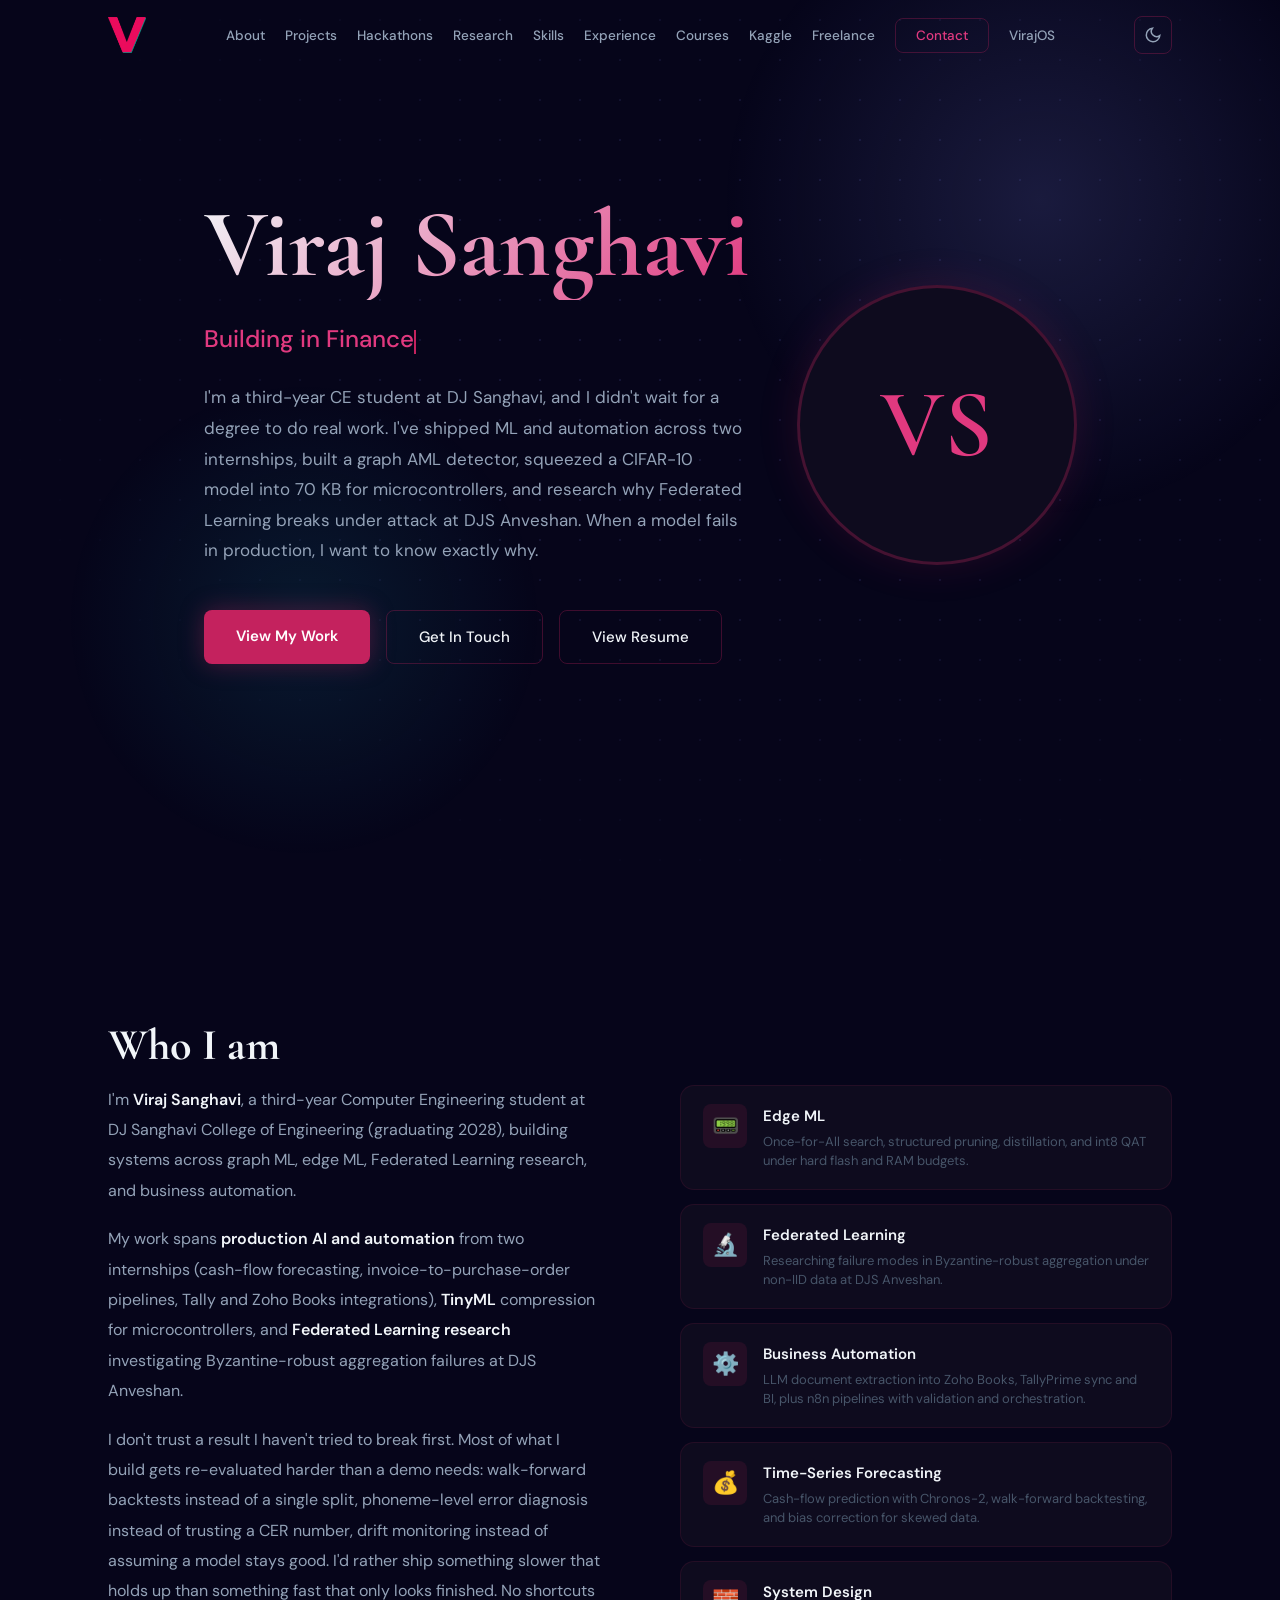
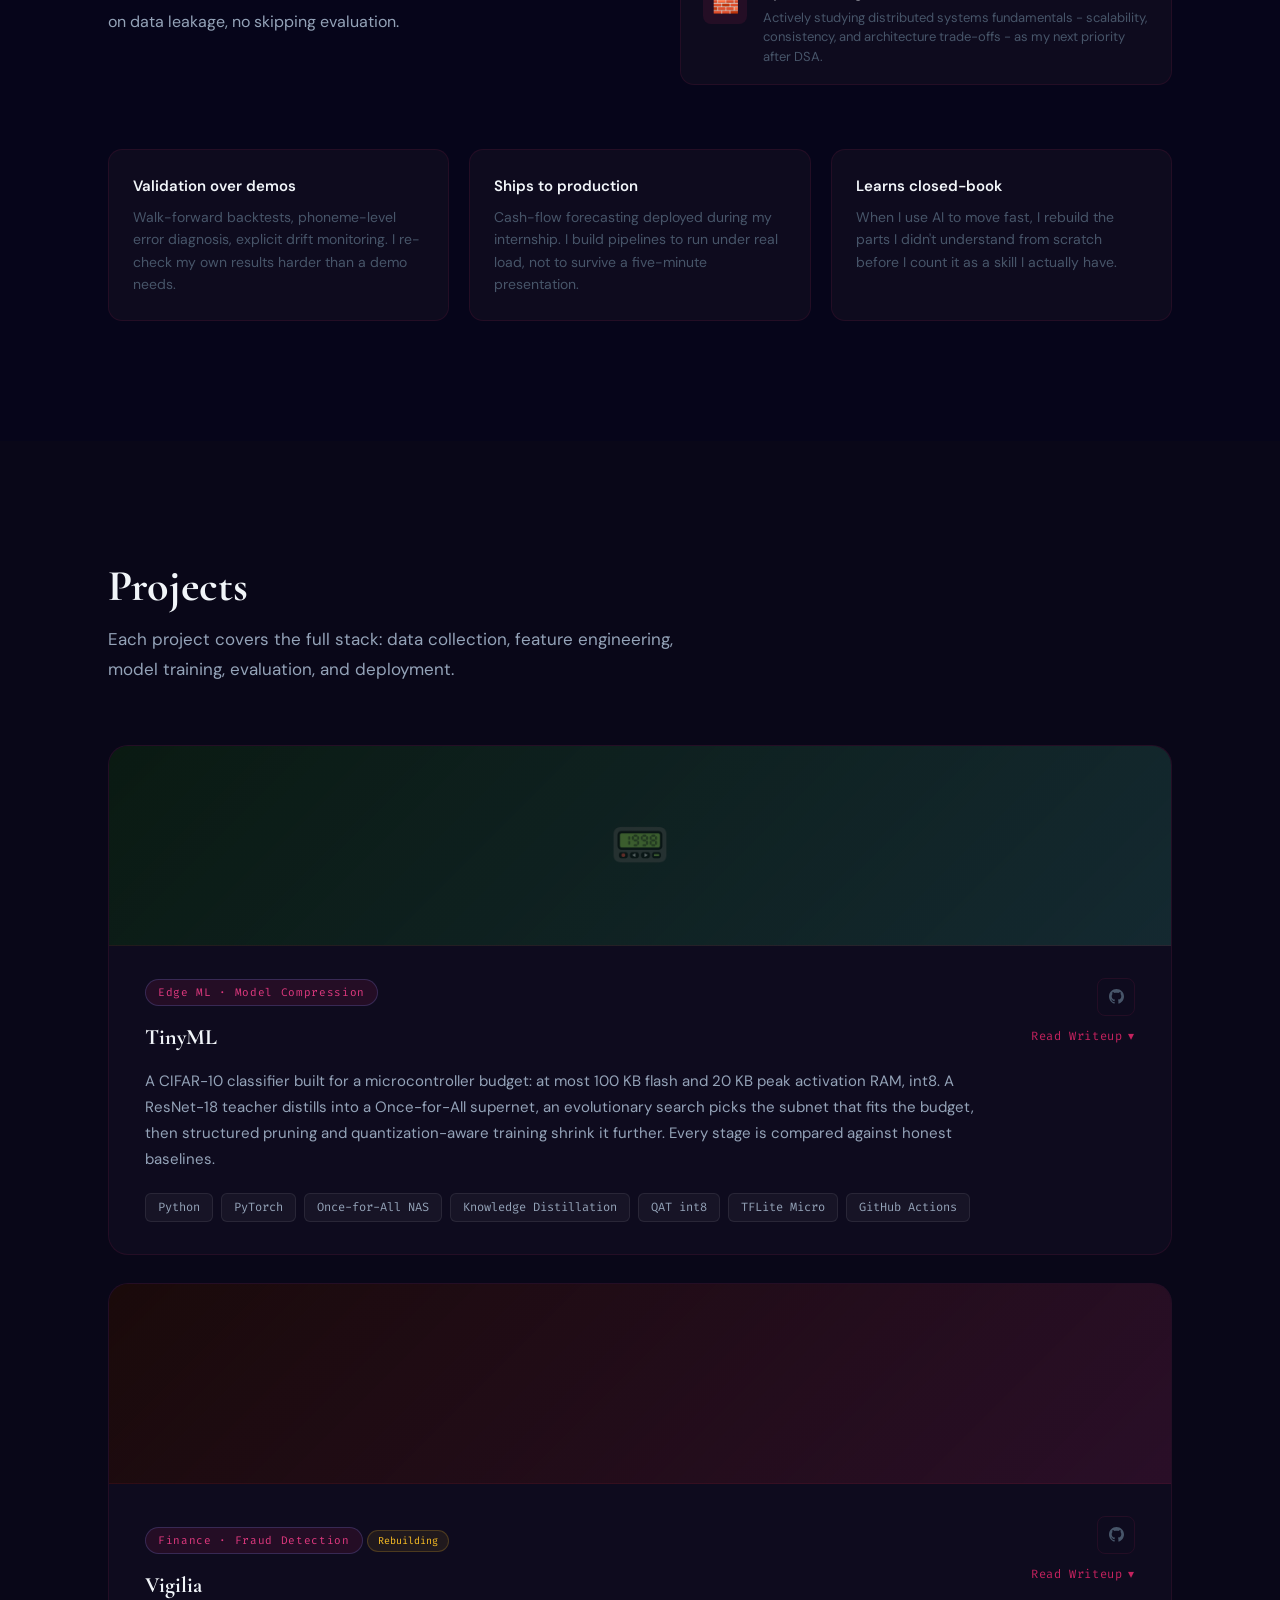
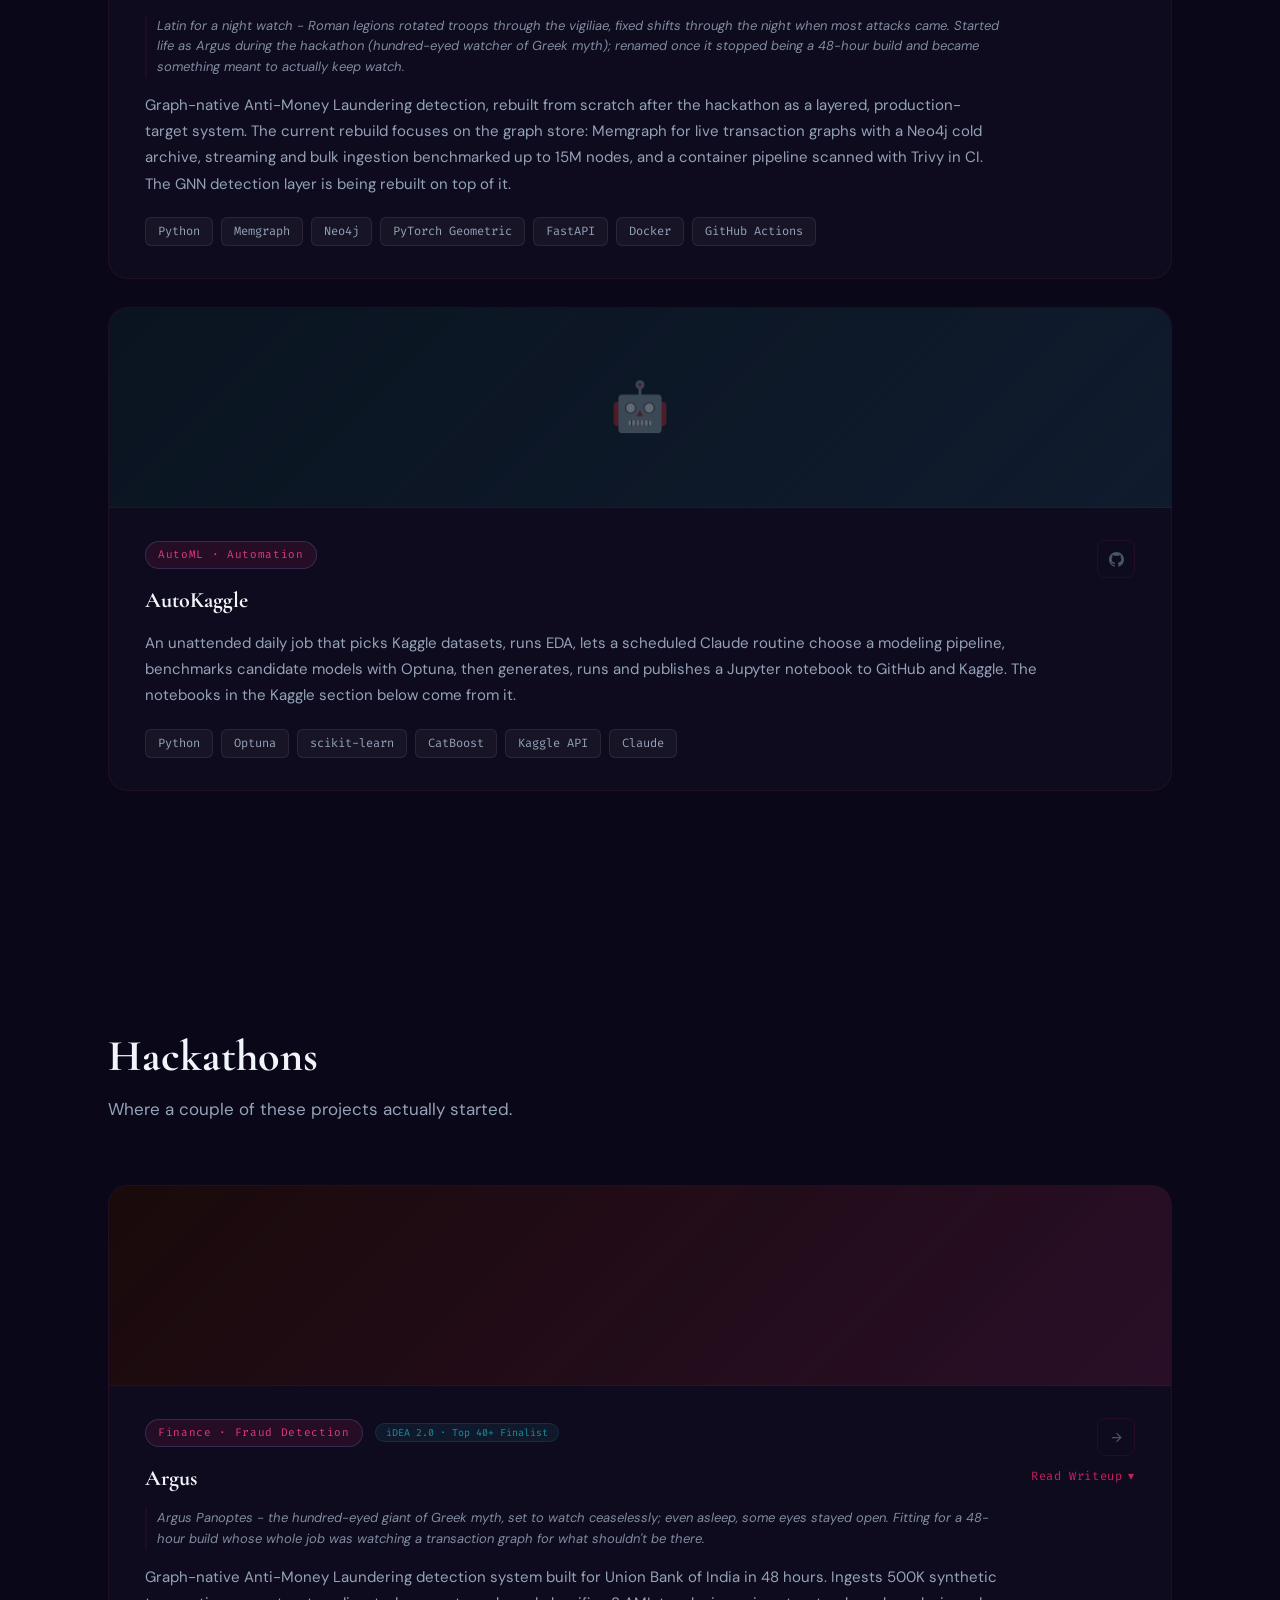
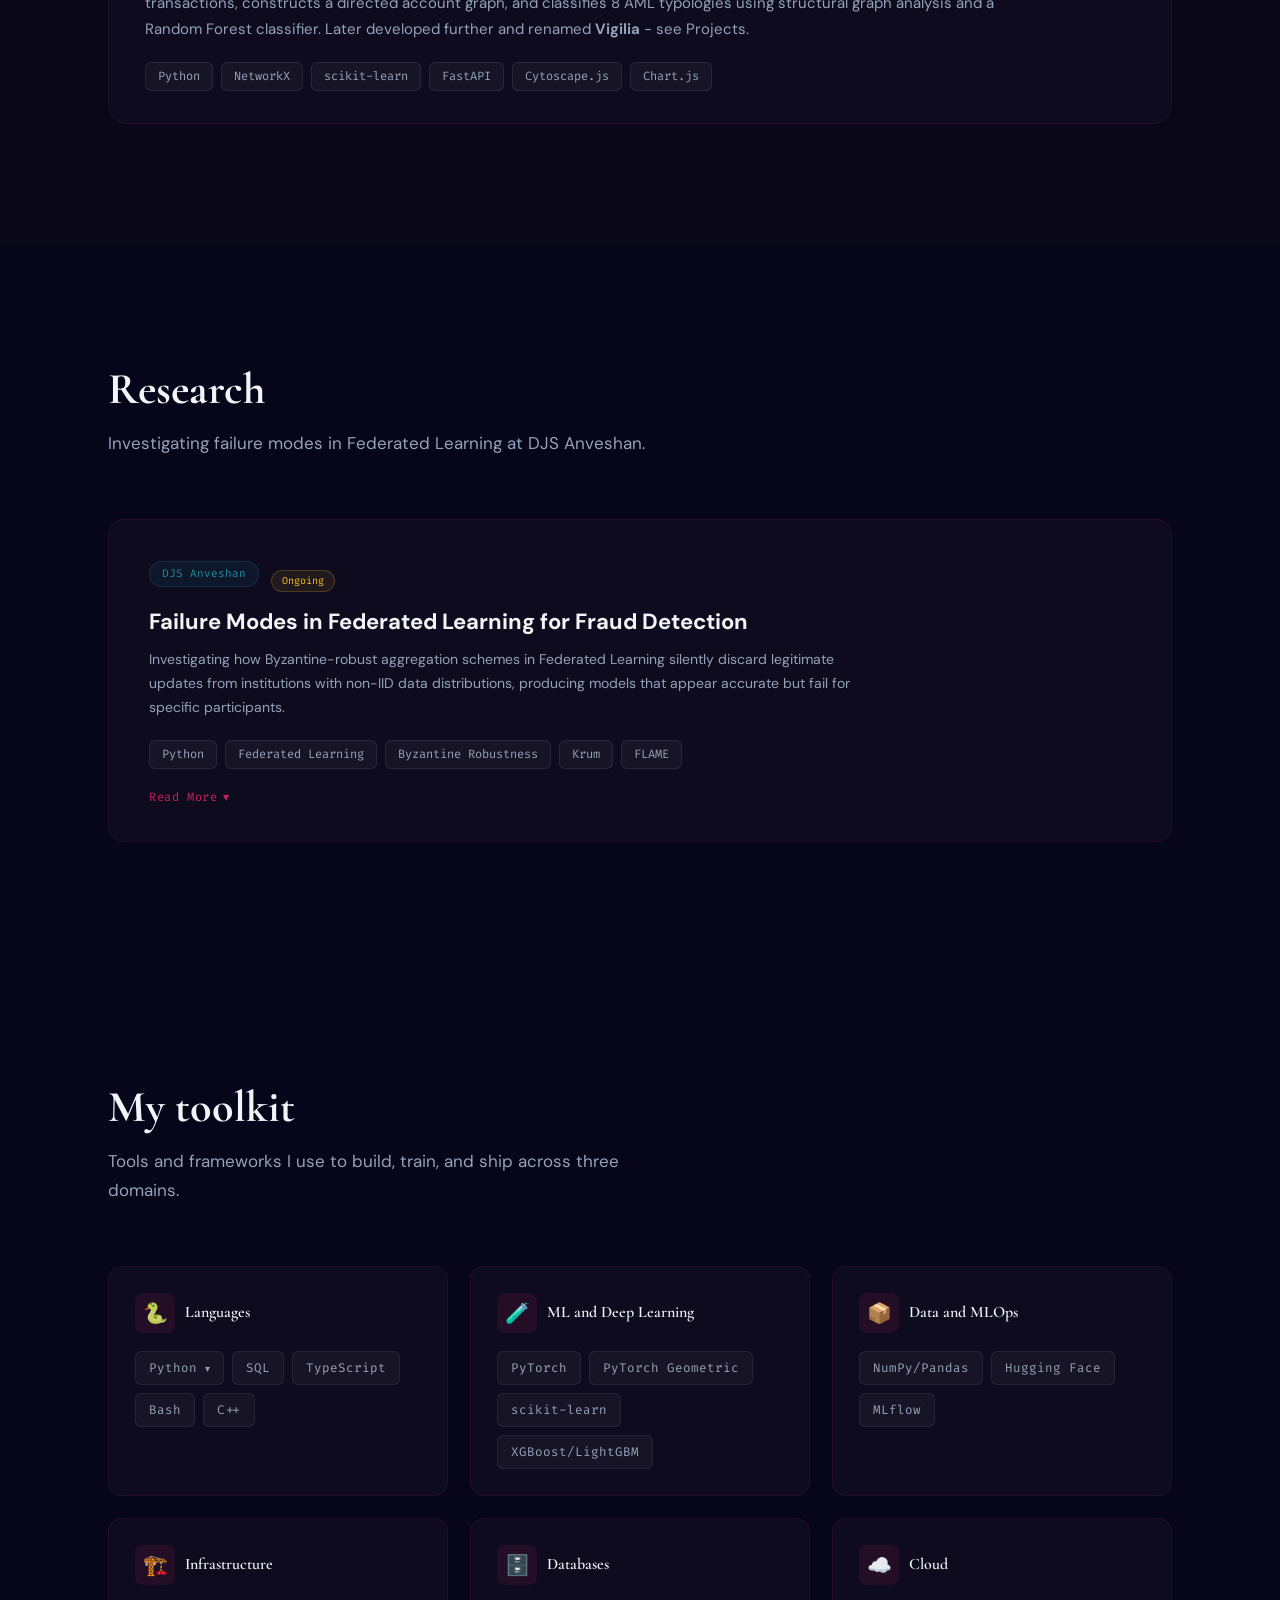
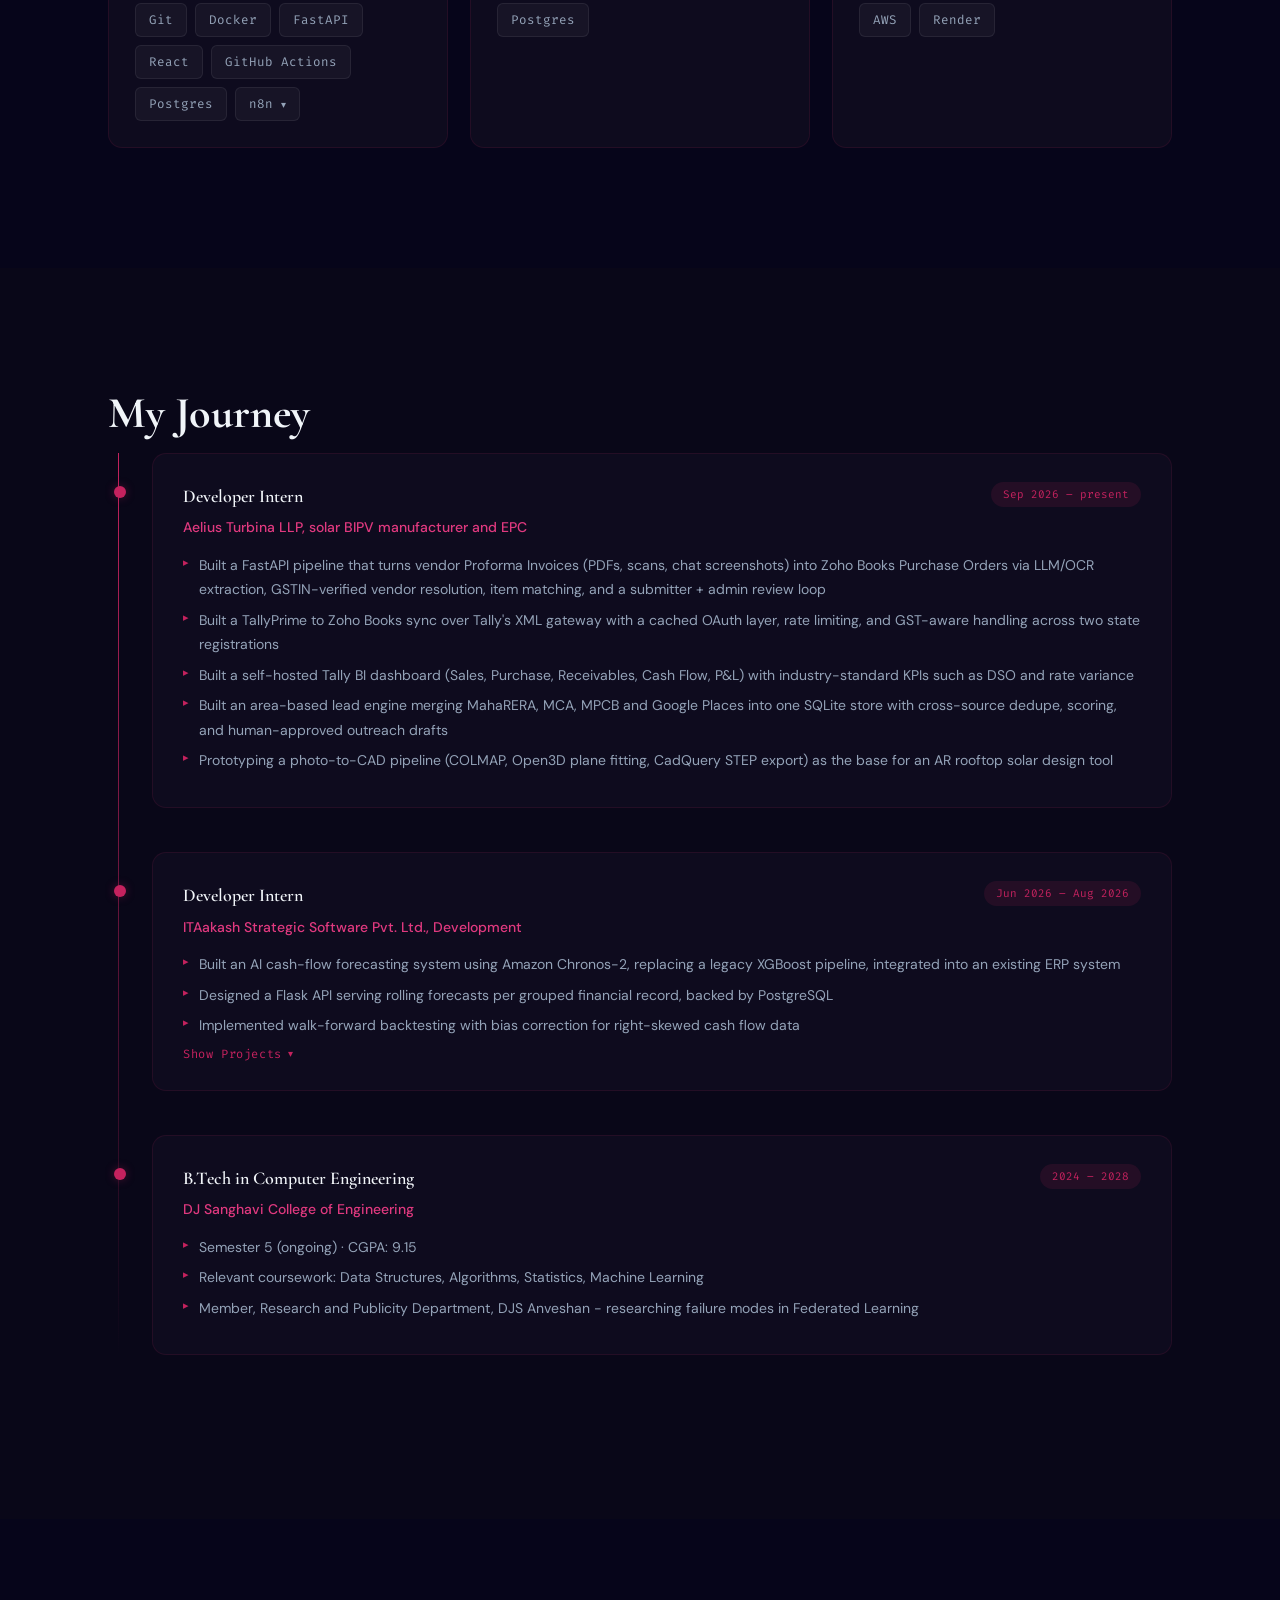
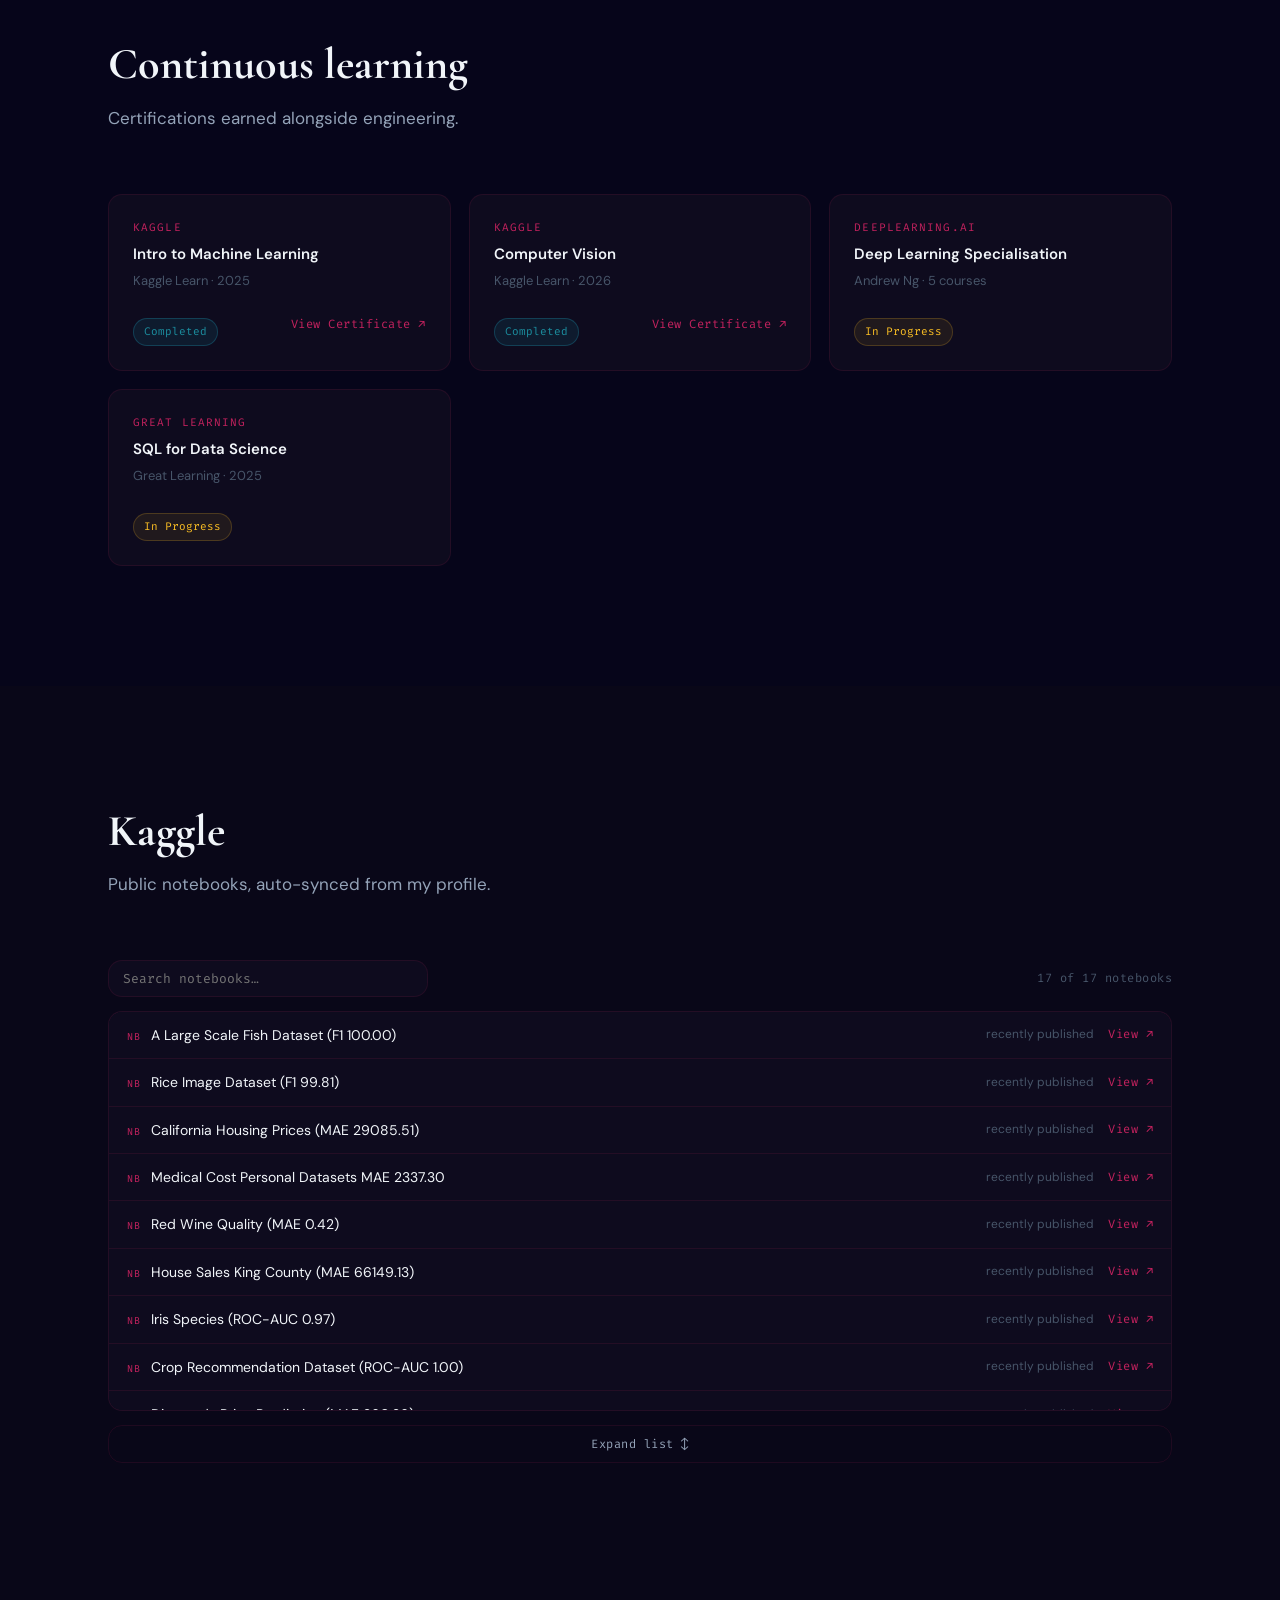
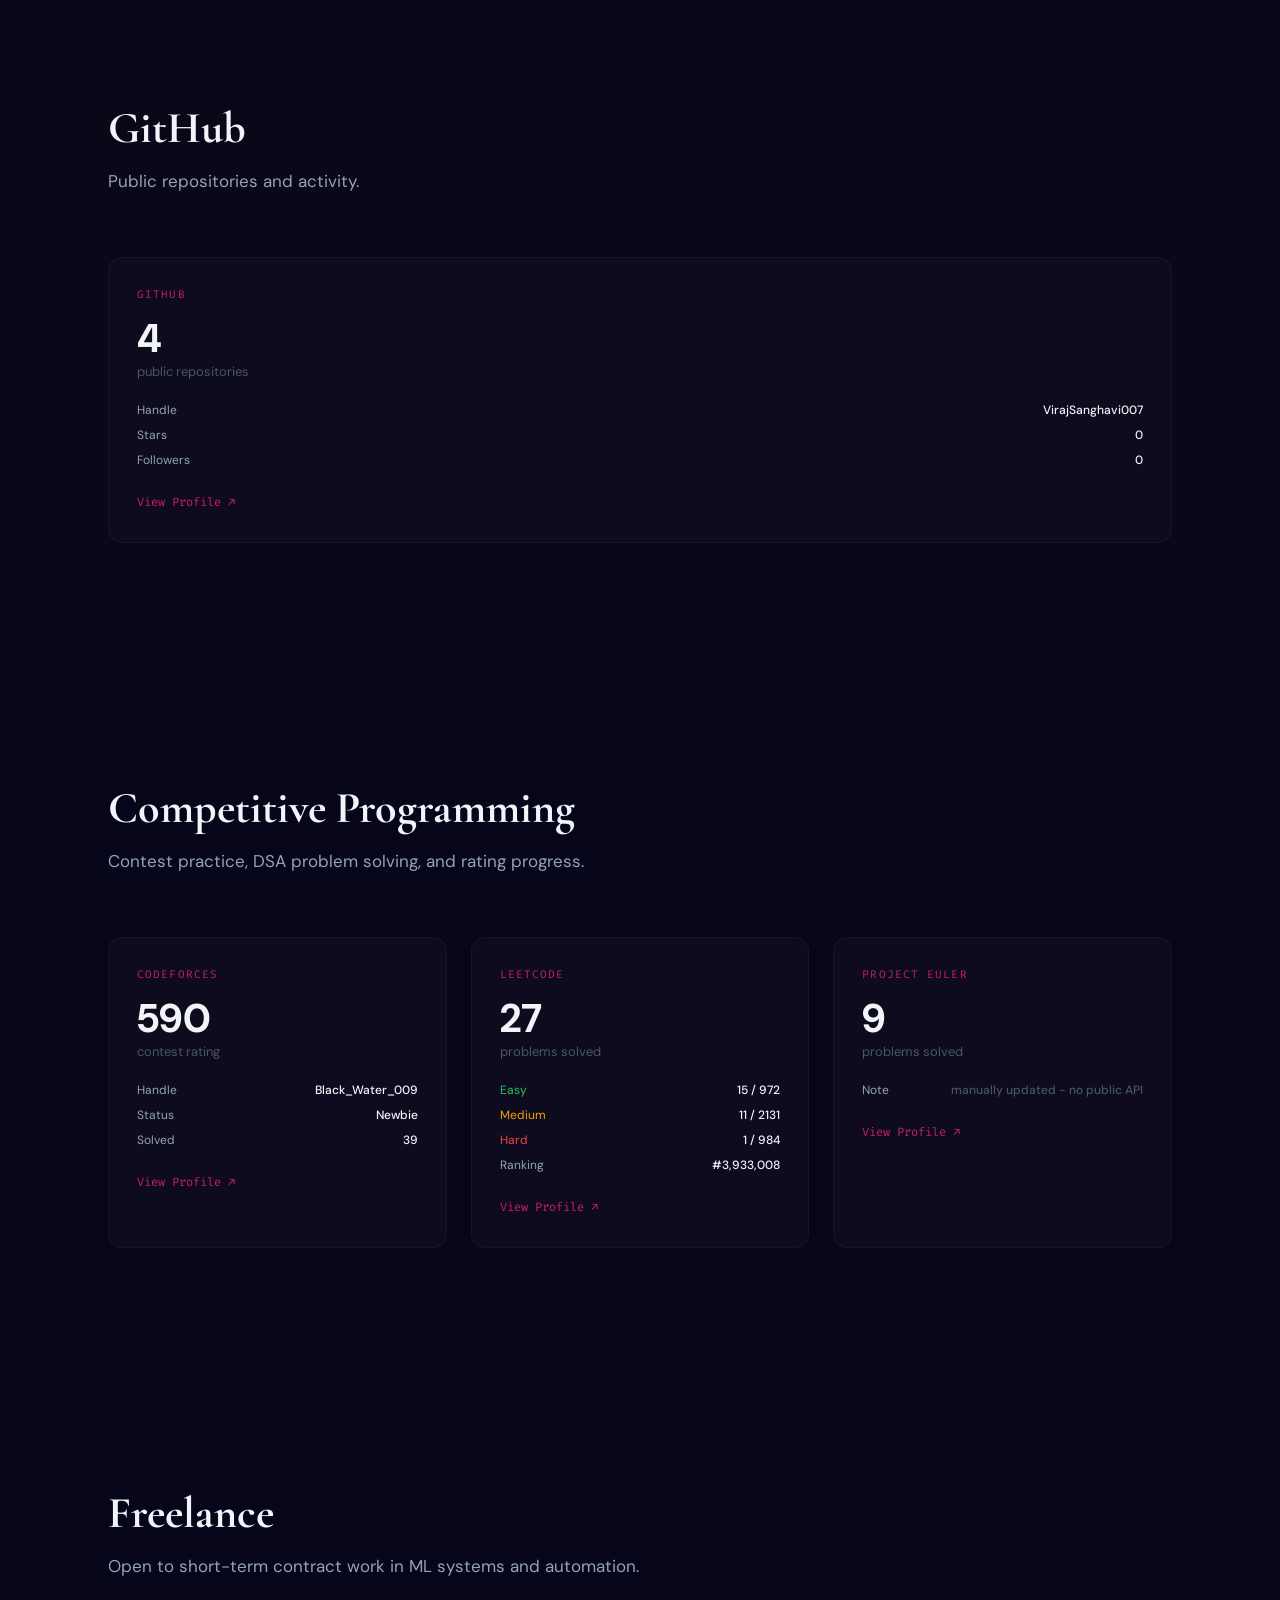
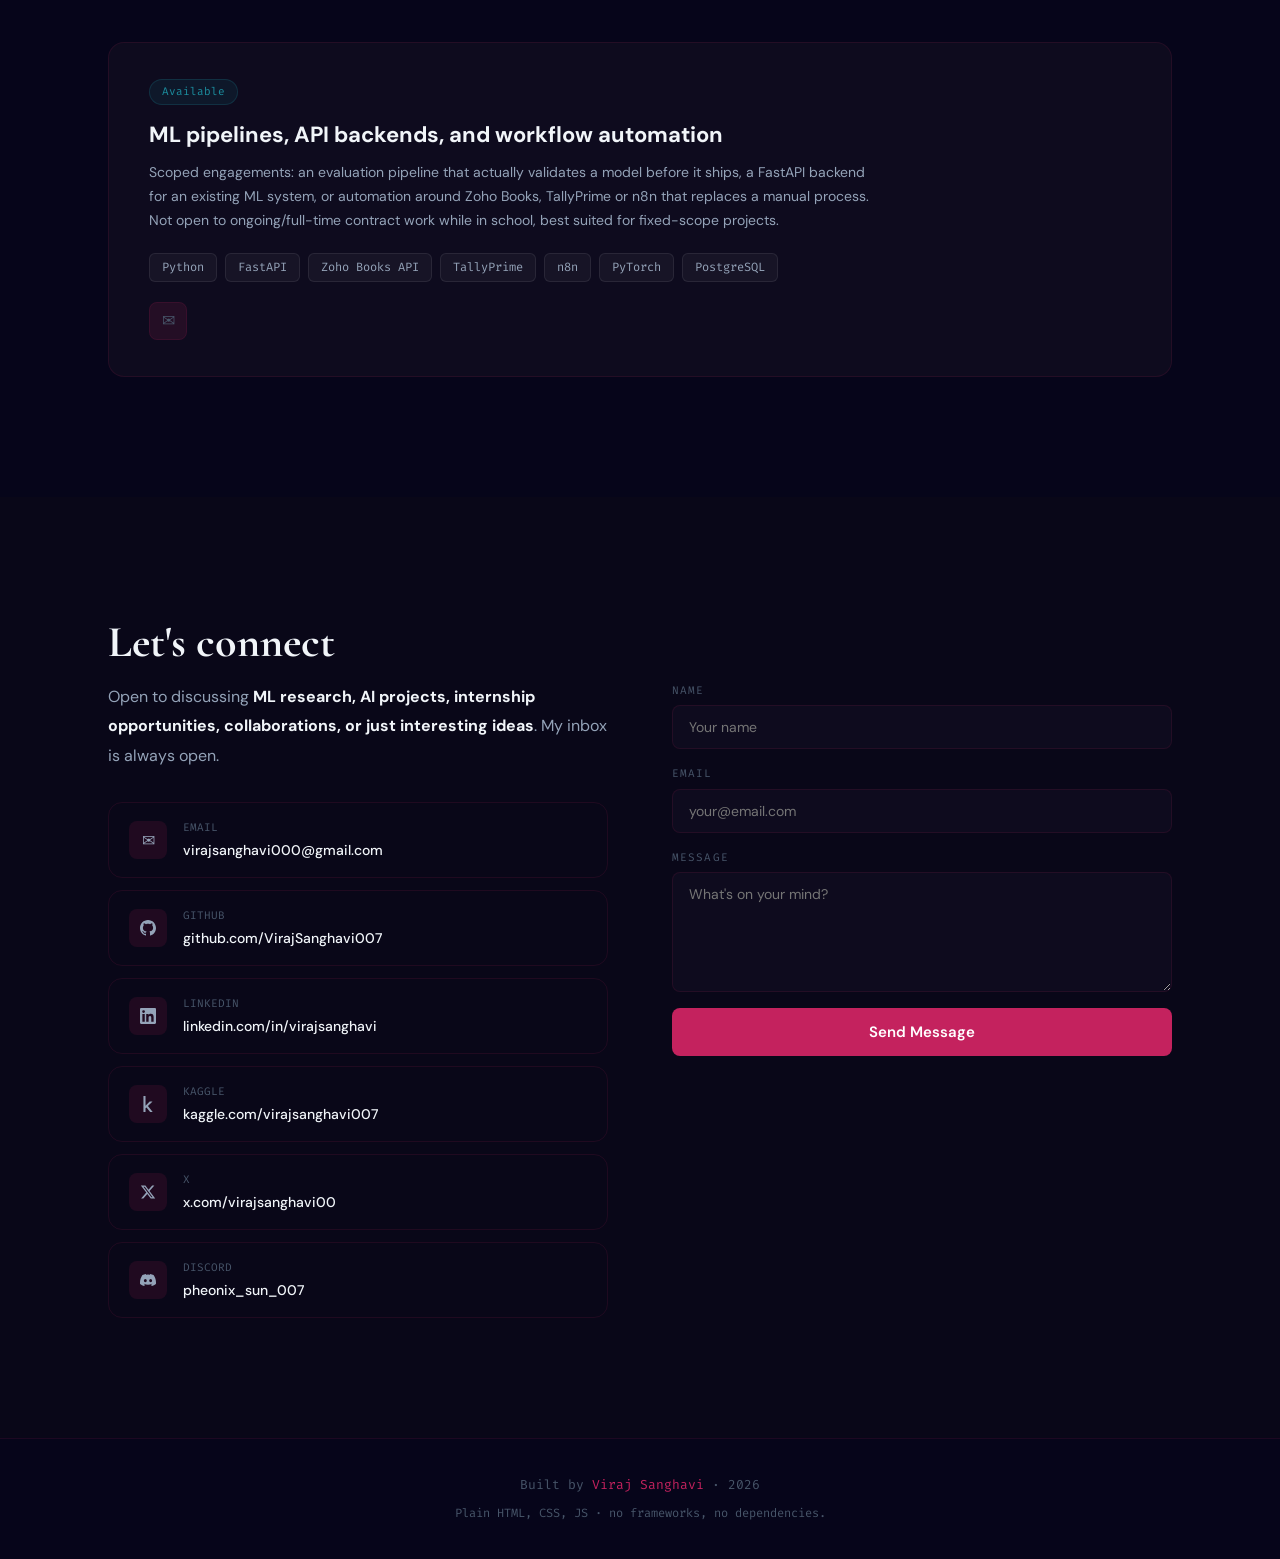
==== classic.html @ 39296502 "Make VirajOS the homepage and move the old site to classic.html The OS desktop (with the Arch boot s" ====
<!DOCTYPE html>
<html lang="en">
<head>
    <meta charset="UTF-8">
    <meta name="viewport" content="width=device-width, initial-scale=1.0">
    <title>Viraj Sanghavi | AI/ML Engineer</title>
    <meta name="description" content="Viraj Sanghavi - AI/ML engineer building fraud detection, edge ML, and business automation systems, and Federated Learning research. Third-year CE student at DJ Sanghavi College of Engineering.">

    <meta property="og:type" content="website">
    <meta property="og:title" content="Viraj Sanghavi | AI/ML Engineer">
    <meta property="og:description" content="AI/ML engineer building fraud detection, edge ML, and business automation systems, and Federated Learning research.">
    <meta property="og:image" content="https://viraj-sanghavi.onrender.com/Images/og-card.png">
    <meta property="og:image:width" content="1200">
    <meta property="og:image:height" content="630">
    <meta property="og:image:alt" content="Viraj Sanghavi: Graph ML, Edge ML, Federated Learning, Automation">
    <meta property="og:url" content="https://viraj-sanghavi.onrender.com">

    <meta name="twitter:card" content="summary_large_image">
    <meta name="twitter:title" content="Viraj Sanghavi | AI/ML Engineer">
    <meta name="twitter:description" content="AI/ML engineer building fraud detection, edge ML, and business automation systems, and Federated Learning research.">
    <meta name="twitter:image" content="https://viraj-sanghavi.onrender.com/Images/og-card.png">

    <!-- Replace Images/Favicon.png with your actual favicon file -->
    <link rel="icon" type="image/png" href="Images/Favicon.png">
    <link rel="shortcut icon" href="Images/Favicon.png">

    <link rel="preconnect" href="https://fonts.googleapis.com">
    <link rel="preconnect" href="https://fonts.gstatic.com" crossorigin>
    <link href="https://fonts.googleapis.com/css2?family=Cormorant+Garamond:ital,wght@0,400;0,500;0,600;0,700;1,400&family=DM+Sans:opsz,wght@9..40,300;9..40,400;9..40,500;9..40,600;9..40,700&family=Fira+Code:wght@400;500&display=swap" rel="stylesheet">

    <link rel="stylesheet" href="styles.css">
</head>
<body>

<!-- ===================== NAVBAR ===================== -->
<nav class="nav" id="navbar">
    <div class="container nav-inner">
        <div class="nav-logo">
            <!-- Drop your logo image into the Portofolio folder and update the src below -->
            <img src="Images/Favicon.png" alt="Viraj Sanghavi" style="height:38px;width:38px;object-fit:contain;">
        </div>
        <ul class="nav-links">
            <li><a href="#about">about</a></li>
            <li><a href="#projects">projects</a></li>
            <li><a href="#hackathons">hackathons</a></li>
            <li><a href="#research">research</a></li>
            <li><a href="#skills">skills</a></li>
            <li><a href="#experience">experience</a></li>
            <li><a href="#courses">courses</a></li>
            <li><a href="#kaggle">kaggle</a></li>
            <li><a href="#freelance">freelance</a></li>
            <li><a href="#contact" class="nav-cta">contact</a></li>
            <li><a href="/">virajOS</a></li>
        </ul>
        <button class="theme-toggle" id="themeToggle" aria-label="Toggle theme">
            <svg class="icon-moon" width="18" height="18" fill="none" stroke="currentColor" stroke-width="2" viewBox="0 0 24 24"><path d="M21 12.79A9 9 0 1111.21 3a7 7 0 009.79 9.79z"/></svg>
            <svg class="icon-sun" width="18" height="18" fill="none" stroke="currentColor" stroke-width="2" viewBox="0 0 24 24"><circle cx="12" cy="12" r="5"/><path d="M12 1v2M12 21v2M4.22 4.22l1.42 1.42M18.36 18.36l1.42 1.42M1 12h2M21 12h2M4.22 19.78l1.42-1.42M18.36 5.64l1.42-1.42"/></svg>
        </button>
        <button class="hamburger" id="hamburger" aria-label="Menu"><span></span><span></span><span></span></button>
    </div>
</nav>
<div class="menu-overlay" id="menuOverlay"></div>


<!-- ===================== HERO ===================== -->
<section class="hero" id="home">
    <div class="hero-orb hero-orb-1"></div>
    <div class="hero-orb hero-orb-2"></div>
    <div class="hero-dots"></div>

    <div class="container hero-content">
        <div class="hero-left">
            <h1 class="hero-name">Viraj Sanghavi</h1>
            <p class="hero-tagline"><span id="typed-text"></span><span class="cursor"></span></p>
            <p class="hero-bio">
                I'm a third-year CE student at DJ Sanghavi, and I didn't wait for a degree to
                do real work. I've shipped ML and automation across two internships, built a graph
                AML detector, squeezed a CIFAR-10 model into 70 KB for microcontrollers, and research
                why Federated Learning breaks under attack at DJS Anveshan. When a model fails in
                production, I want to know exactly why.
            </p>
            <div class="hero-actions">
                <a href="#projects" class="btn-primary">View My Work</a>
                <a href="#contact"  class="btn-ghost">Get In Touch</a>
                <a href="Resume/resume.pdf" target="_blank" class="btn-ghost">View Resume</a>
            </div>
        </div>
        <div class="hero-photo">
            <img src="Images/profile.jpg" alt="Viraj Sanghavi" onerror="this.parentElement.classList.add('no-photo')">
        </div>
    </div>

</section>



<!-- ===================== ABOUT ===================== -->
<section id="about">
    <div class="container">
        <div class="fade-in">
            <h2 class="section-title">Who I am</h2>
        </div>
        <div class="about-grid">
            <div class="about-text fade-in">
                <p>
                    I'm <strong>Viraj Sanghavi</strong>, a third-year Computer Engineering student at
                    DJ Sanghavi College of Engineering (graduating 2028), building systems
                    across graph ML, edge ML, Federated Learning research, and business automation.
                </p>
                <p>
                    My work spans <strong>production AI and automation</strong> from two internships (cash-flow forecasting,
                    invoice-to-purchase-order pipelines, Tally and Zoho Books integrations),
                    <strong>TinyML</strong> compression for microcontrollers,
                    and <strong>Federated Learning research</strong> investigating Byzantine-robust aggregation failures at DJS Anveshan.
                </p>
                <p>
                    I don't trust a result I haven't tried to break first. Most of what I build gets
                    re-evaluated harder than a demo needs: walk-forward backtests instead of a single
                    split, phoneme-level error diagnosis instead of trusting a CER number, drift
                    monitoring instead of assuming a model stays good. I'd rather ship something slower
                    that holds up than something fast that only looks finished. No shortcuts on data
                    leakage, no skipping evaluation.
                </p>
            </div>
            <div class="about-right fade-in">
                <div class="interest-card">
                    <div class="interest-icon">📟</div>
                    <div class="interest-content">
                        <h4>Edge ML</h4>
                        <p>Once-for-All search, structured pruning, distillation, and int8 QAT under hard flash and RAM budgets.</p>
                    </div>
                </div>
                <div class="interest-card">
                    <div class="interest-icon">🔬</div>
                    <div class="interest-content">
                        <h4>Federated Learning</h4>
                        <p>Researching failure modes in Byzantine-robust aggregation under non-IID data at DJS Anveshan.</p>
                    </div>
                </div>
                <div class="interest-card">
                    <div class="interest-icon">⚙️</div>
                    <div class="interest-content">
                        <h4>Business Automation</h4>
                        <p>LLM document extraction into Zoho Books, TallyPrime sync and BI, plus n8n pipelines with validation and orchestration.</p>
                    </div>
                </div>
                <div class="interest-card">
                    <div class="interest-icon">💰</div>
                    <div class="interest-content">
                        <h4>Time-Series Forecasting</h4>
                        <p>Cash-flow prediction with Chronos-2, walk-forward backtesting, and bias correction for skewed data.</p>
                    </div>
                </div>
                <div class="interest-card">
                    <div class="interest-icon">🧱</div>
                    <div class="interest-content">
                        <h4>System Design</h4>
                        <p>Actively studying distributed systems fundamentals - scalability, consistency, and architecture trade-offs - as my next priority after DSA.</p>
                    </div>
                </div>
            </div>
        </div>

        <div class="strengths fade-in">
            <div class="strength-card">
                <h4>Validation over demos</h4>
                <p>Walk-forward backtests, phoneme-level error diagnosis, explicit drift
                   monitoring. I re-check my own results harder than a demo needs.</p>
            </div>
            <div class="strength-card">
                <h4>Ships to production</h4>
                <p>Cash-flow forecasting deployed during my internship. I build pipelines to
                   run under real load, not to survive a five-minute presentation.</p>
            </div>
            <div class="strength-card">
                <h4>Learns closed-book</h4>
                <p>When I use AI to move fast, I rebuild the parts I didn't understand from
                   scratch before I count it as a skill I actually have.</p>
            </div>
        </div>
    </div>
</section>


<!-- ===================== PROJECTS ===================== -->
<section id="projects" style="background:var(--bg-surface)">
    <div class="container">
        <div class="fade-in">
            <h2 class="section-title">Projects</h2>
            <p class="section-subtitle">
                Each project covers the full stack: data collection, feature engineering,
                model training, evaluation, and deployment.
            </p>
        </div>

        <div class="projects-grid">

            <!-- PROJECT: TinyML -->
            <div class="project-card fade-in">
                <div class="project-visual" style="background:linear-gradient(135deg,#0a1a12,rgba(52,211,153,0.15))">
                    <span class="project-visual-icon">📟</span>
                </div>
                <div class="project-header">
                    <div>
                        <span class="project-tag">Edge ML · Model Compression</span>
                        <h3 class="project-title">TinyML</h3>
                        <p class="project-desc">
                            A CIFAR-10 classifier built for a microcontroller budget: at most 100 KB flash and 20 KB peak
                            activation RAM, int8. A ResNet-18 teacher distills into a Once-for-All supernet, an evolutionary
                            search picks the subnet that fits the budget, then structured pruning and quantization-aware
                            training shrink it further. Every stage is compared against honest baselines.
                        </p>
                        <div class="project-stack">
                            <span class="tech-tag">Python</span>
                            <span class="tech-tag">PyTorch</span>
                            <span class="tech-tag">Once-for-All NAS</span>
                            <span class="tech-tag">Knowledge Distillation</span>
                            <span class="tech-tag">QAT int8</span>
                            <span class="tech-tag">TFLite Micro</span>
                            <span class="tech-tag">GitHub Actions</span>
                        </div>
                    </div>
                    <div class="project-actions">
                        <div class="project-links">
                            <a href="https://github.com/VirajSanghavi007/TinyML" target="_blank" class="project-link" title="GitHub">
                                <svg width="15" height="15" fill="currentColor" viewBox="0 0 24 24"><path d="M12 0c-6.626 0-12 5.373-12 12 0 5.302 3.438 9.8 8.207 11.387.599.111.793-.261.793-.577v-2.234c-3.338.726-4.033-1.416-4.033-1.416-.546-1.387-1.333-1.756-1.333-1.756-1.089-.745.083-.729.083-.729 1.205.084 1.839 1.237 1.839 1.237 1.07 1.834 2.807 1.304 3.492.997.107-.775.418-1.305.762-1.604-2.665-.305-5.467-1.334-5.467-5.931 0-1.311.469-2.381 1.236-3.221-.124-.303-.535-1.524.117-3.176 0 0 1.008-.322 3.301 1.23.957-.266 1.983-.399 3.003-.404 1.02.005 2.047.138 3.006.404 2.291-1.552 3.297-1.23 3.297-1.23.653 1.653.242 2.874.118 3.176.77.84 1.235 1.911 1.235 3.221 0 4.609-2.807 5.624-5.479 5.921.43.372.823 1.102.823 2.222v3.293c0 .319.192.694.801.576 4.765-1.589 8.199-6.086 8.199-11.386 0-6.627-5.373-12-12-12z"/></svg>
                            </a>
                        </div>
                        <button class="writeup-toggle" onclick="toggleWriteup(this)">read writeup <span class="writeup-arrow">▾</span></button>
                    </div>
                </div>
                <div class="project-writeup">
                    <div class="writeup-content">
                        <h4>Problem</h4>
                        <p>Microcontrollers have kilobytes, not gigabytes. A useful image classifier has to fit in about 100 KB of flash and 20 KB of working RAM, in int8, without falling apart in accuracy.</p>
                        <h4>Pipeline</h4>
                        <ul>
                            <li>Teacher: ResNet-18 in fp32 (93.3% test accuracy).</li>
                            <li>Once-for-All supernet (MobileNetV2-style, elastic width, depth, kernel, expand) trained with the sandwich rule and distillation from the teacher.</li>
                            <li>Evolutionary search under the flash and RAM budget, scored on validation accuracy after BN recalibration.</li>
                            <li>Structured pruning of 30% of hidden and head channels, then a distillation fine-tune.</li>
                            <li>Quantization-aware training last: int8 per-channel weights, per-tensor activations, BN folded.</li>
                            <li>Every stage resumes from its checkpoint; unit, smoke and integration tests run in CI.</li>
                        </ul>
                        <h4>Results</h4>
                        <div class="writeup-metrics">
                            <div class="metric-box"><div class="val">84.8%</div><div class="key">int8 Test Acc</div></div>
                            <div class="metric-box"><div class="val">70.6 KB</div><div class="key">Flash</div></div>
                            <div class="metric-box"><div class="val">16 KB</div><div class="key">Peak RAM</div></div>
                        </div>
                        <h4>What I Learned</h4>
                        <p>Distillation carried most of the weight: the pruned model fine-tuned with KD scored 85.0% against 83.1% with plain cross-entropy, and the final int8 model has about 170x fewer parameters than the teacher while losing about 8.5 points.</p>
                    </div>
                </div>
            </div>

            <!-- PROJECT 4: Vigilia -->
            <div class="project-card fade-in">
                <div class="project-visual" style="background:linear-gradient(135deg,#1a0a0a,rgba(196,34,94,0.15))">
                    <video class="project-demo" autoplay loop muted playsinline>
                        <source src="Videos/aml-demo.mp4" type="video/mp4">
                    </video>
                    <span class="project-visual-icon">🔍</span>
                </div>
                <div class="project-header">
                    <div>
                        <span class="project-tag">Finance · Fraud Detection</span>
                        <span class="course-badge wip" style="font-size:10px;padding:2px 10px;margin-bottom:6px;display:inline-block;">Rebuilding</span>
                        <h3 class="project-title">Vigilia</h3>
                        <p class="project-name-story">Latin for a night watch - Roman legions rotated troops through the <em>vigiliae</em>, fixed shifts through the night when most attacks came. Started life as Argus during the hackathon (hundred-eyed watcher of Greek myth); renamed once it stopped being a 48-hour build and became something meant to actually keep watch.</p>
                        <p class="project-desc">
                            Graph-native Anti-Money Laundering detection, rebuilt from scratch after the hackathon as a layered,
                            production-target system. The current rebuild focuses on the graph store: Memgraph for live transaction
                            graphs with a Neo4j cold archive, streaming and bulk ingestion benchmarked up to 15M nodes, and a
                            container pipeline scanned with Trivy in CI. The GNN detection layer is being rebuilt on top of it.
                        </p>
                        <div class="project-stack">
                            <span class="tech-tag">Python</span>
                            <span class="tech-tag">Memgraph</span>
                            <span class="tech-tag">Neo4j</span>
                            <span class="tech-tag">PyTorch Geometric</span>
                            <span class="tech-tag">FastAPI</span>
                            <span class="tech-tag">Docker</span>
                            <span class="tech-tag">GitHub Actions</span>
                        </div>
                    </div>
                    <div class="project-actions">
                        <div class="project-links">
                            <a href="https://github.com/VirajSanghavi007/Vigilia" target="_blank" class="project-link" title="GitHub">
                                <svg width="15" height="15" fill="currentColor" viewBox="0 0 24 24"><path d="M12 0c-6.626 0-12 5.373-12 12 0 5.302 3.438 9.8 8.207 11.387.599.111.793-.261.793-.577v-2.234c-3.338.726-4.033-1.416-4.033-1.416-.546-1.387-1.333-1.756-1.333-1.756-1.089-.745.083-.729.083-.729 1.205.084 1.839 1.237 1.839 1.237 1.07 1.834 2.807 1.304 3.492.997.107-.775.418-1.305.762-1.604-2.665-.305-5.467-1.334-5.467-5.931 0-1.311.469-2.381 1.236-3.221-.124-.303-.535-1.524.117-3.176 0 0 1.008-.322 3.301 1.23.957-.266 1.983-.399 3.003-.404 1.02.005 2.047.138 3.006.404 2.291-1.552 3.297-1.23 3.297-1.23.653 1.653.242 2.874.118 3.176.77.84 1.235 1.911 1.235 3.221 0 4.609-2.807 5.624-5.479 5.921.43.372.823 1.102.823 2.222v3.293c0 .319.192.694.801.576 4.765-1.589 8.199-6.086 8.199-11.386 0-6.627-5.373-12-12-12z"/></svg>
                            </a>
                        </div>
                        <button class="writeup-toggle" onclick="toggleWriteup(this)">read writeup <span class="writeup-arrow">▾</span></button>
                    </div>
                </div>
                <div class="project-writeup">
                    <div class="writeup-content">
                        <h4>Problem</h4>
                        <p>Union Bank's fraud investigators manually reconstruct transaction trails, taking 3 to 5 days per case. Coordinated laundering schemes (circular routing, layering, smurfing) escape detection before funds exit.</p>
                        <h4>Since the Hackathon</h4>
                        <p>The 48-hour build, then called Argus, was a Random Forest on graph features (F1 0.67), enough to place Top 40+ at iDEA 2.0 but not enough to trust in production. A first follow-up added Postgres and a Multi-GNN, but the code grew tangled, so I wiped it and restarted from a layered architecture, rebuilding each layer deliberately instead of patching the old one.</p>
                        <h4>Rebuild so far</h4>
                        <ul>
                            <li>Graph store on Memgraph, with a Memgraph-to-Neo4j hot/cold archive for older transactions</li>
                            <li>Bulk load of the Elliptic dataset (204K nodes, 234K edges) cut from 17 minutes to 1.6 seconds by switching from concurrent UNWIND to sharded LOAD CSV</li>
                            <li>Found and fixed a missing-index MERGE bottleneck that made streaming-ingestion throughput decay over time</li>
                            <li>Model registry, Docker image scanned with Trivy, CI on GitHub Actions</li>
                        </ul>
                        <h4>Results</h4>
                        <div class="writeup-metrics">
                            <div class="metric-box"><div class="val">1.6s</div><div class="key">Elliptic Bulk Load</div></div>
                            <div class="metric-box"><div class="val">1.17M</div><div class="key">Node Rows/s</div></div>
                            <div class="metric-box"><div class="val">15M</div><div class="key">Nodes Benchmarked</div></div>
                        </div>
                    </div>
                </div>
            </div>

            <!-- PROJECT: AutoKaggle -->
            <div class="project-card fade-in">
                <div class="project-visual" style="background:linear-gradient(135deg,#0a1420,rgba(28,143,160,0.12))">
                    <span class="project-visual-icon">🤖</span>
                </div>
                <div class="project-header">
                    <div>
                        <span class="project-tag">AutoML · Automation</span>
                        <h3 class="project-title">AutoKaggle</h3>
                        <p class="project-desc">
                            An unattended daily job that picks Kaggle datasets, runs EDA, lets a scheduled Claude routine choose a
                            modeling pipeline, benchmarks candidate models with Optuna, then generates, runs and publishes a Jupyter
                            notebook to GitHub and Kaggle. The notebooks in the Kaggle section below come from it.
                        </p>
                        <div class="project-stack">
                            <span class="tech-tag">Python</span>
                            <span class="tech-tag">Optuna</span>
                            <span class="tech-tag">scikit-learn</span>
                            <span class="tech-tag">CatBoost</span>
                            <span class="tech-tag">Kaggle API</span>
                            <span class="tech-tag">Claude</span>
                        </div>
                    </div>
                    <div class="project-actions">
                        <div class="project-links">
                            <a href="https://github.com/VirajSanghavi007/AutoKaggle" target="_blank" class="project-link" title="GitHub">
                                <svg width="15" height="15" fill="currentColor" viewBox="0 0 24 24"><path d="M12 0c-6.626 0-12 5.373-12 12 0 5.302 3.438 9.8 8.207 11.387.599.111.793-.261.793-.577v-2.234c-3.338.726-4.033-1.416-4.033-1.416-.546-1.387-1.333-1.756-1.333-1.756-1.089-.745.083-.729.083-.729 1.205.084 1.839 1.237 1.839 1.237 1.07 1.834 2.807 1.304 3.492.997.107-.775.418-1.305.762-1.604-2.665-.305-5.467-1.334-5.467-5.931 0-1.311.469-2.381 1.236-3.221-.124-.303-.535-1.524.117-3.176 0 0 1.008-.322 3.301 1.23.957-.266 1.983-.399 3.003-.404 1.02.005 2.047.138 3.006.404 2.291-1.552 3.297-1.23 3.297-1.23.653 1.653.242 2.874.118 3.176.77.84 1.235 1.911 1.235 3.221 0 4.609-2.807 5.624-5.479 5.921.43.372.823 1.102.823 2.222v3.293c0 .319.192.694.801.576 4.765-1.589 8.199-6.086 8.199-11.386 0-6.627-5.373-12-12-12z"/></svg>
                            </a>
                        </div>
                    </div>
                </div>
            </div>

        </div>
    </div>
</section>



<!-- ===================== HACKATHONS ===================== -->
<section id="hackathons" style="background:var(--bg-surface)">
    <div class="container">
        <div class="fade-in">
            <h2 class="section-title">Hackathons</h2>
            <p class="section-subtitle">Where a couple of these projects actually started.</p>
        </div>
        <div class="projects-grid">

            <!-- Argus @ iDEA 2.0 -->
            <div class="project-card fade-in">
                <div class="project-visual" style="background:linear-gradient(135deg,#1a0a0a,rgba(196,34,94,0.15))">
                    <video class="project-demo" autoplay loop muted playsinline>
                        <source src="Videos/aml-demo.mp4" type="video/mp4">
                    </video>
                    <span class="project-visual-icon">🔍</span>
                </div>
                <div class="project-header">
                    <div>
                        <span class="project-tag">Finance · Fraud Detection</span>
                        <span style="font-family:var(--font-mono);font-size:10px;color:var(--cyan);background:var(--cyan-dim);border:1px solid rgba(28,143,160,0.2);padding:2px 10px;border-radius:20px;margin-left:8px;">iDEA 2.0 · Top 40+ Finalist</span>
                        <h3 class="project-title">Argus</h3>
                        <p class="project-name-story">Argus Panoptes - the hundred-eyed giant of Greek myth, set to watch ceaselessly; even asleep, some eyes stayed open. Fitting for a 48-hour build whose whole job was watching a transaction graph for what shouldn't be there.</p>
                        <p class="project-desc">
                            Graph-native Anti-Money Laundering detection system built for Union Bank of India in 48 hours. Ingests 500K synthetic transactions, constructs a directed account graph, and classifies 8 AML typologies using structural graph analysis and a Random Forest classifier. Later developed further and renamed <strong>Vigilia</strong> - see Projects.
                        </p>
                        <div class="project-stack">
                            <span class="tech-tag">Python</span>
                            <span class="tech-tag">NetworkX</span>
                            <span class="tech-tag">scikit-learn</span>
                            <span class="tech-tag">FastAPI</span>
                            <span class="tech-tag">Cytoscape.js</span>
                            <span class="tech-tag">Chart.js</span>
                        </div>
                    </div>
                    <div class="project-actions">
                        <div class="project-links">
                            <a href="#projects" class="project-link" title="See Vigilia in Projects">
                                <svg width="15" height="15" fill="none" stroke="currentColor" stroke-width="2" viewBox="0 0 24 24"><path d="M5 12h14M12 5l7 7-7 7"/></svg>
                            </a>
                        </div>
                        <button class="writeup-toggle" onclick="toggleWriteup(this)">read writeup <span class="writeup-arrow">▾</span></button>
                    </div>
                </div>
                <div class="project-writeup">
                    <div class="writeup-content">
                        <h4>Problem</h4>
                        <p>Union Bank's fraud investigators manually reconstruct transaction trails, taking 3 to 5 days per case. Coordinated laundering schemes (circular routing, layering, smurfing) escape detection before funds exit.</p>
                        <h4>Detection Pipeline (as built at the hackathon)</h4>
                        <ul>
                            <li>8 AML typologies: Cycle, Fan-Out, Fan-In, Scatter-Gather, Gather-Scatter, Bipartite, Stack, Random Chain</li>
                            <li>7 behavioural signals: rapid fan-out, round-trip, structuring below $10K, layering velocity, dormant activation, currency mismatch, smurfing</li>
                            <li>Random Forest (200 trees, 16 graph features): F1 0.67, Precision 0.83, Accuracy 0.86</li>
                        </ul>
                        <h4>Results</h4>
                        <div class="writeup-metrics">
                            <div class="metric-box"><div class="val">0.67</div><div class="key">F1 Score</div></div>
                            <div class="metric-box"><div class="val">0.83</div><div class="key">Precision</div></div>
                            <div class="metric-box"><div class="val">0.86</div><div class="key">Accuracy</div></div>
                        </div>
                        <h4>What Happened After</h4>
                        <p>The Random Forest baseline above is exactly what shipped in 48 hours - kept here unedited as the hackathon record. Everything built since (Multi-GNN, Postgres persistence, migrations, audit trail, tests) lives under the new name, Vigilia, in the Projects section above.</p>
                    </div>
                </div>
            </div>

        </div>
    </div>
</section>




<!-- ===================== RESEARCH ===================== -->
<section id="research">
    <div class="container">
        <div class="fade-in">
            <h2 class="section-title">Research</h2>
            <p class="section-subtitle">Investigating failure modes in Federated Learning at DJS Anveshan.</p>
        </div>

        <div class="research-card fade-in">
            <div class="research-card-header">
                <div class="research-card-badge">DJS Anveshan</div>
                <span class="course-badge wip" style="font-size:10px;padding:2px 10px;">Ongoing</span>
            </div>
            <h3 class="research-card-title">Failure Modes in Federated Learning for Fraud Detection</h3>
            <p class="research-card-desc">
                Investigating how Byzantine-robust aggregation schemes in Federated Learning
                silently discard legitimate updates from institutions with non-IID data distributions,
                producing models that appear accurate but fail for specific participants.
            </p>
            <div class="project-stack" style="margin:20px 0;">
                <span class="tech-tag">Python</span>
                <span class="tech-tag">Federated Learning</span>
                <span class="tech-tag">Byzantine Robustness</span>
                <span class="tech-tag">Krum</span>
                <span class="tech-tag">FLAME</span>
            </div>

            <button class="writeup-toggle" onclick="toggleWriteup(this)">
                read more <span class="writeup-arrow">▾</span>
            </button>
            <div class="project-writeup">
                <div class="writeup-content">
                    <h4>Problem</h4>
                    <p>
                        Cross-institutional fraud detection systems using Federated Learning rely on robust
                        aggregation schemes (Krum, FLAME) to filter malicious updates. But these filters
                        cannot distinguish between a malicious update and a legitimate update from a bank
                        with a different but valid data distribution. The result: a model that reports high accuracy
                        while silently failing for specific participants.
                    </p>

                    <h4>Why It Matters</h4>
                    <p>
                        A fraud detection model that works for 90% of banks but fails for the remaining 10%
                        creates an exploit window. Fraudsters who identify these blind spots can operate
                        undetected. What makes this dangerous is the reported accuracy - the central server
                        has no mechanism to flag that its metrics conceal local failure.
                    </p>

                    <h4>Example</h4>
                    <p>
                        Three banks train a joint fraud model via FL. Banks A and B are international with
                        similar profiles, but Bank C is regional with different customers. The aggregation
                        filter sees Bank C's updates as outliers, discards them, and the converged model
                        shows high accuracy - but fails to catch fraud patterns specific to Bank C's population.
                    </p>

                    <h4>Research Context</h4>
                    <ul>
                        <li>Studying FLAME and Krum aggregation schemes and their behaviour under non-IID conditions</li>
                        <li>Li et al. (IEEE 2024): Byzantine-robust schemes fail even without Byzantine clients when data is non-IID</li>
                        <li>FL adoption accelerating due to GDPR, India's DPDP Act - more deployments mean more severe non-IID conditions</li>
                        <li>No standardized pre-deployment verification protocol exists for FL systems to catch this failure class</li>
                    </ul>
                </div>
            </div>
        </div>
    </div>
</section>


<!-- ===================== SKILLS ===================== -->
<section id="skills">
    <div class="container">
        <div class="fade-in">
            <h2 class="section-title">My toolkit</h2>
            <p class="section-subtitle">Tools and frameworks I use to build, train, and ship across three domains.</p>
        </div>
        <div class="skills-grid">
            <div class="skill-category fade-in">
                <div class="skill-cat-header">
                    <div class="skill-cat-icon">🐍</div>
                    <div class="skill-cat-name">Languages</div>
                </div>
                <div class="skill-tags">
                    <span class="skill-tag skill-tag-clickable" id="pythonTag" onclick="togglePythonProjects()">Python <span class="n8n-arrow">▾</span></span>
                    <span class="skill-tag">SQL</span>
                    <span class="skill-tag">TypeScript</span>
                    <span class="skill-tag">Bash</span>
                    <span class="skill-tag">C++</span>
                </div>
            </div>
            <div class="skill-category fade-in">
                <div class="skill-cat-header">
                    <div class="skill-cat-icon">🧪</div>
                    <div class="skill-cat-name">ML and Deep Learning</div>
                </div>
                <div class="skill-tags">
                    <span class="skill-tag">PyTorch</span>
                    <span class="skill-tag">PyTorch Geometric</span>
                    <span class="skill-tag">scikit-learn</span>
                    <span class="skill-tag">XGBoost/LightGBM</span>
                </div>
            </div>
            <div class="skill-category fade-in">
                <div class="skill-cat-header">
                    <div class="skill-cat-icon">📦</div>
                    <div class="skill-cat-name">Data and MLOps</div>
                </div>
                <div class="skill-tags">
                    <span class="skill-tag">NumPy/Pandas</span>
                    <span class="skill-tag">Hugging Face</span>
                    <span class="skill-tag">MLflow</span>
                </div>
            </div>
            <div class="skill-category fade-in">
                <div class="skill-cat-header">
                    <div class="skill-cat-icon">🏗️</div>
                    <div class="skill-cat-name">Infrastructure</div>
                </div>
                <div class="skill-tags">
                    <span class="skill-tag">Git</span>
                    <span class="skill-tag">Docker</span>
                    <span class="skill-tag">FastAPI</span>
                    <span class="skill-tag">React</span>
                    <span class="skill-tag">GitHub Actions</span>
                    <span class="skill-tag">Postgres</span>
                    <span class="skill-tag skill-tag-clickable" id="n8nTag" onclick="toggleN8nProjects()">n8n <span class="n8n-arrow">▾</span></span>
                </div>
            </div>
            <div class="skill-category fade-in">
                <div class="skill-cat-header">
                    <div class="skill-cat-icon">🗄️</div>
                    <div class="skill-cat-name">Databases</div>
                </div>
                <div class="skill-tags">
                    <span class="skill-tag">Postgres</span>
                </div>
            </div>
            <div class="skill-category fade-in">
                <div class="skill-cat-header">
                    <div class="skill-cat-icon">☁️</div>
                    <div class="skill-cat-name">Cloud</div>
                </div>
                <div class="skill-tags">
                    <span class="skill-tag">AWS</span>
                    <span class="skill-tag">Render</span>
                </div>
            </div>
        </div>

        <!-- Python projects expandable panel -->
        <div class="n8n-projects" id="pythonProjects">
            <div class="n8n-projects-inner" style="grid-template-columns:1fr;">
                <div class="n8n-project-card" style="flex-direction:column;">
                    <div style="display:flex;gap:12px;">
                        <div class="n8n-project-icon">🕷️</div>
                        <div>
                            <h4 class="n8n-project-title">E-Commerce Product Scraper → n8n</h4>
                            <p class="n8n-project-desc">A general-purpose scraper that searches <strong>Amazon India</strong> and <strong>Flipkart</strong> for any term and extracts each product's name, price, URL, and description. All results are batched into a single HTTP POST to an <strong>n8n</strong> webhook, which splits them out, appends a row per product to a Google Sheet, and generates a standalone styled HTML page per product saved to Google Drive. The Python scraper and n8n workflow are fully decoupled - both site scrapers emit the same JSON shape, so everything downstream is identical regardless of source.</p>
                            <div class="project-stack" style="margin-top:8px;">
                                <span class="tech-tag">Python</span>
                                <span class="tech-tag">Requests</span>
                                <span class="tech-tag">BeautifulSoup</span>
                                <span class="tech-tag">n8n</span>
                                <span class="tech-tag">Google Sheets</span>
                                <span class="tech-tag">Google Drive</span>
                            </div>
                        </div>
                    </div>
                    <figure class="scraper-figure">
                        <img src="Images/scraper-workflow.png" alt="n8n Scraper Workflow: Webhook → Split Out → Edit Fields → Append row in sheet → Code in JavaScript → Create file from text">
                        <figcaption>The n8n workflow: Webhook → Split Out → Edit Fields → Append row in sheet → Code (JS) → Create file in Drive.</figcaption>
                    </figure>
                </div>
            </div>
        </div>

        <!-- n8n projects expandable panel -->
        <div class="n8n-projects" id="n8nProjects">
            <div class="n8n-projects-inner">
                <div class="n8n-project-card">
                    <div class="n8n-project-icon">⚙️</div>
                    <div>
                        <h4 class="n8n-project-title">Employee Onboarding Pipeline</h4>
                        <p class="n8n-project-desc">Automated HR pipeline - webhook auth, field validation, duplicate detection, department routing via sub-workflows, audit logging, and error alerting.</p>
                        <div class="project-stack" style="margin-top:8px;">
                            <span class="tech-tag">n8n</span>
                            <span class="tech-tag">Google Sheets</span>
                            <span class="tech-tag">Gmail</span>
                            <span class="tech-tag">Webhooks</span>
                        </div>
                    </div>
                </div>
                <div class="n8n-project-card">
                    <div class="n8n-project-icon">📊</div>
                    <div>
                        <h4 class="n8n-project-title">Automated Sales Report Pipeline</h4>
                        <p class="n8n-project-desc">Weekly scheduled pipeline - merges multi-source sales data, calculates KPIs, detects performance anomalies (>20% drop), delivers HTML executive summary via email.</p>
                        <div class="project-stack" style="margin-top:8px;">
                            <span class="tech-tag">n8n</span>
                            <span class="tech-tag">Google Sheets</span>
                            <span class="tech-tag">Gmail</span>
                        </div>
                    </div>
                </div>
            </div>
        </div>
    </div>
</section>


<!-- ===================== EXPERIENCE AND EDUCATION ===================== -->
<section id="experience" style="background:var(--bg-surface)">
    <div class="container">
        <div class="fade-in">
            <h2 class="section-title">My Journey</h2>
        </div>
        <div class="timeline">

            <div class="timeline-item fade-in">
                <div class="timeline-item-header">
                    <div class="timeline-role">Developer Intern</div>
                    <div class="timeline-period">Sep 2026 – present</div>
                </div>
                <div class="timeline-org">Aelius Turbina LLP, solar BIPV manufacturer and EPC</div>
                <ul class="timeline-points">
                    <li>Built a FastAPI pipeline that turns vendor Proforma Invoices (PDFs, scans, chat screenshots) into Zoho Books Purchase Orders via LLM/OCR extraction, GSTIN-verified vendor resolution, item matching, and a submitter + admin review loop</li>
                    <li>Built a TallyPrime to Zoho Books sync over Tally's XML gateway with a cached OAuth layer, rate limiting, and GST-aware handling across two state registrations</li>
                    <li>Built a self-hosted Tally BI dashboard (Sales, Purchase, Receivables, Cash Flow, P&amp;L) with industry-standard KPIs such as DSO and rate variance</li>
                    <li>Built an area-based lead engine merging MahaRERA, MCA, MPCB and Google Places into one SQLite store with cross-source dedupe, scoring, and human-approved outreach drafts</li>
                    <li>Prototyping a photo-to-CAD pipeline (COLMAP, Open3D plane fitting, CadQuery STEP export) as the base for an AR rooftop solar design tool</li>
                </ul>
            </div>

            <div class="timeline-item fade-in">
                <div class="timeline-item-header">
                    <div class="timeline-role">Developer Intern</div>
                    <div class="timeline-period">Jun 2026 – Aug 2026</div>
                </div>
                <div class="timeline-org">ITAakash Strategic Software Pvt. Ltd., Development</div>
                <ul class="timeline-points">
                    <li>Built an AI cash-flow forecasting system using Amazon Chronos-2, replacing a legacy XGBoost pipeline, integrated into an existing ERP system</li>
                    <li>Designed a Flask API serving rolling forecasts per grouped financial record, backed by PostgreSQL</li>
                    <li>Implemented walk-forward backtesting with bias correction for right-skewed cash flow data</li>
                </ul>
                <button class="writeup-toggle" onclick="toggleInternshipProjects()" style="margin-top:8px;">
                    Show Projects <span class="internship-arrow">▾</span>
                </button>
                <div class="intern-panel" id="internPanel">
                    <div class="n8n-projects-inner" style="margin-top:16px;">
                        <div class="n8n-project-card">
                            <div class="n8n-project-icon">💰</div>
                            <div>
                                <h4 class="n8n-project-title">AI Cash-Flow Forecasting</h4>
                                <p class="n8n-project-desc">Production system predicting daily net cash flow across thousands of grouped financial records. Chronos-2 zero-shot transformer behind a Flask API, feeding PostgreSQL for an ERP balance sheet view.</p>
                                <div class="project-stack" style="margin-top:8px;">
                                    <span class="tech-tag">Python</span>
                                    <span class="tech-tag">Chronos-2</span>
                                    <span class="tech-tag">Flask</span>
                                    <span class="tech-tag">PostgreSQL</span>
                                </div>
                            </div>
                        </div>

                        <div class="n8n-project-card">
                            <div class="n8n-project-icon">📊</div>
                            <div>
                                <h4 class="n8n-project-title">AI Feature Adoption Analysis</h4>
                                <p class="n8n-project-desc">Diagnosed why customers weren't recharging coins for the company's AI features. Built a cleaning + analysis pipeline over raw coin-ledger data (credit buckets, JSON transaction history) spanning 8+ AI modules — Chanakya Bot, OCR Pro, CV Analysis, Chanakya Vaani, CRM Bot, ML Predictions, BOQ/AutoCAD, Site Vision AI — surfacing funnel drop-off, feature adoption, churn, and cohort retention in a self-contained HTML report.</p>
                                <div class="project-stack" style="margin-top:8px;">
                                    <span class="tech-tag">Python</span>
                                    <span class="tech-tag">Pandas</span>
                                    <span class="tech-tag">NumPy</span>
                                </div>
                            </div>
                        </div>

                        <div class="n8n-project-card">
                            <div class="n8n-project-icon">🎙️</div>
                            <div>
                                <h4 class="n8n-project-title">Centiloquy — Call Analysis Workflow</h4>
                                <p class="n8n-project-desc">Automated workflow that turns a call transcript or audio recording into a structured analysis - FAQ topics, agent performance, resolution status, sentiment/coaching, topic clusters, escalation flags, CSAT estimate, and talk-time balance. Handles doc uploads, raw text, and direct audio (Whisper) synchronously, plus long recordings via a batch transcription pipeline (Sarvam AI) with polling and retry logic.</p>
                                <div class="project-stack" style="margin-top:8px;">
                                    <span class="tech-tag">n8n</span>
                                    <span class="tech-tag">OpenAI Whisper</span>
                                    <span class="tech-tag">Sarvam AI</span>
                                    <span class="tech-tag">Webhooks</span>
                                </div>
                            </div>
                        </div>
                    </div>
                </div>
            </div>

            <div class="timeline-item fade-in">
                <div class="timeline-item-header">
                    <div class="timeline-role">B.Tech in Computer Engineering</div>
                    <div class="timeline-period">2024 – 2028</div>
                </div>
                <div class="timeline-org">DJ Sanghavi College of Engineering</div>
                <ul class="timeline-points">
                    <li>Semester 5 (ongoing) · CGPA: 9.15</li>
                    <li>Relevant coursework: Data Structures, Algorithms, Statistics, Machine Learning</li>
                    <li>Member, Research and Publicity Department, DJS Anveshan - researching failure modes in Federated Learning</li>
                </ul>
            </div>

        </div>
    </div>
</section>


<!-- ===================== COURSES ===================== -->
<section id="courses">
    <div class="container">
        <div class="fade-in">
            <h2 class="section-title">Continuous learning</h2>
            <p class="section-subtitle">Certifications earned alongside engineering.</p>
        </div>
        <div class="courses-grid fade-in">

            <div class="course-card">
                <div class="course-provider">Kaggle</div>
                <div class="course-name">Intro to Machine Learning</div>
                <div class="course-meta">Kaggle Learn · 2025</div>
                <div style="display:flex;align-items:center;justify-content:space-between;margin-top:12px;">
                    <div class="course-badge done">Completed</div>
                    <a href="Certificate/Viraj Sanghavi - Intro to Machine Learning.png" target="_blank" style="font-size:12px;color:var(--accent);text-decoration:none;font-family:var(--font-mono);letter-spacing:0.04em;">View Certificate ↗</a>
                </div>
            </div>

            <div class="course-card">
                <div class="course-provider">Kaggle</div>
                <div class="course-name">Computer Vision</div>
                <div class="course-meta">Kaggle Learn · 2026</div>
                <div style="display:flex;align-items:center;justify-content:space-between;margin-top:12px;">
                    <div class="course-badge done">Completed</div>
                    <a href="Certificate/Viraj Sanghavi007 - Computer Vision.png" target="_blank" style="font-size:12px;color:var(--accent);text-decoration:none;font-family:var(--font-mono);letter-spacing:0.04em;">View Certificate ↗</a>
                </div>
            </div>

            <div class="course-card">
                <div class="course-provider">DeepLearning.ai</div>
                <div class="course-name">Deep Learning Specialisation</div>
                <div class="course-meta">Andrew Ng · 5 courses</div>
                <div style="margin-top:12px;">
                    <div class="course-badge wip">In Progress</div>
                </div>
            </div>

            <div class="course-card">
                <div class="course-provider">Great Learning</div>
                <div class="course-name">SQL for Data Science</div>
                <div class="course-meta">Great Learning · 2025</div>
                <div style="margin-top:12px;">
                    <div class="course-badge wip">In Progress</div>
                </div>
            </div>

        </div>
    </div>
</section>


<!-- ===================== KAGGLE ===================== -->
<section id="kaggle" style="background:var(--bg-surface)">
    <div class="container">
        <div class="fade-in">
            <h2 class="section-title">Kaggle</h2>
            <p class="section-subtitle">Public notebooks, auto-synced from my profile.</p>
        </div>
        <div class="fade-in">
            <div class="kaggle-toolbar">
                <input type="text" class="kaggle-search" id="kaggleSearch" placeholder="Search notebooks…" oninput="filterKaggle()">
                <span class="kaggle-count" id="kaggleCount"></span>
            </div>
            <div class="kaggle-list" id="kaggleGrid">                <div class="kaggle-row" data-name="a large scale fish dataset (f1 100.00)">
                    <div class="kaggle-row-main">
                        <span class="kaggle-row-kind">NB</span>
                        <span class="kaggle-row-name">A Large Scale Fish Dataset (F1 100.00)</span>
                    </div>
                    <div class="kaggle-row-right">
                        <span class="kaggle-row-meta">recently published</span>
                        <a class="kaggle-row-link" href="https://www.kaggle.com/code/virajsanghavi007/a-large-scale-fish-dataset-f1-100-00" target="_blank">View ↗</a>
                    </div>
                </div>

                <div class="kaggle-row" data-name="rice image dataset f1 99.81">
                    <div class="kaggle-row-main">
                        <span class="kaggle-row-kind">NB</span>
                        <span class="kaggle-row-name">Rice Image Dataset (F1 99.81)</span>
                    </div>
                    <div class="kaggle-row-right">
                        <span class="kaggle-row-meta">recently published</span>
                        <a class="kaggle-row-link" href="https://www.kaggle.com/code/virajsanghavi007/rice-image-dataset-f1-99-81" target="_blank">View ↗</a>
                    </div>
                </div>
                <div class="kaggle-row" data-name="california housing prices mae 29085.51">
                    <div class="kaggle-row-main">
                        <span class="kaggle-row-kind">NB</span>
                        <span class="kaggle-row-name">California Housing Prices (MAE 29085.51)</span>
                    </div>
                    <div class="kaggle-row-right">
                        <span class="kaggle-row-meta">recently published</span>
                        <a class="kaggle-row-link" href="https://www.kaggle.com/code/virajsanghavi007/california-housing-prices-mae-29085-51" target="_blank">View ↗</a>
                    </div>
                </div>
                <div class="kaggle-row" data-name="medical cost personal datasets mae 2337.30">
                    <div class="kaggle-row-main">
                        <span class="kaggle-row-kind">NB</span>
                        <span class="kaggle-row-name">Medical Cost Personal Datasets MAE 2337.30</span>
                    </div>
                    <div class="kaggle-row-right">
                        <span class="kaggle-row-meta">recently published</span>
                        <a class="kaggle-row-link" href="https://www.kaggle.com/code/virajsanghavi007/medical-cost-personal-datasets-mae-2337-30" target="_blank">View ↗</a>
                    </div>
                </div>
                <div class="kaggle-row" data-name="red wine quality mae 0.42">
                    <div class="kaggle-row-main">
                        <span class="kaggle-row-kind">NB</span>
                        <span class="kaggle-row-name">Red Wine Quality (MAE 0.42)</span>
                    </div>
                    <div class="kaggle-row-right">
                        <span class="kaggle-row-meta">recently published</span>
                        <a class="kaggle-row-link" href="https://www.kaggle.com/code/virajsanghavi007/red-wine-quality-mae-0-42" target="_blank">View ↗</a>
                    </div>
                </div>
                <div class="kaggle-row" data-name="house sales king county mae 66149.13">
                    <div class="kaggle-row-main">
                        <span class="kaggle-row-kind">NB</span>
                        <span class="kaggle-row-name">House Sales King County (MAE 66149.13)</span>
                    </div>
                    <div class="kaggle-row-right">
                        <span class="kaggle-row-meta">recently published</span>
                        <a class="kaggle-row-link" href="https://www.kaggle.com/code/virajsanghavi007/house-sales-king-county-mae-66149-13" target="_blank">View ↗</a>
                    </div>
                </div>
                <div class="kaggle-row" data-name="iris species roc-auc 0.97">
                    <div class="kaggle-row-main">
                        <span class="kaggle-row-kind">NB</span>
                        <span class="kaggle-row-name">Iris Species (ROC-AUC 0.97)</span>
                    </div>
                    <div class="kaggle-row-right">
                        <span class="kaggle-row-meta">recently published</span>
                        <a class="kaggle-row-link" href="https://www.kaggle.com/code/virajsanghavi007/iris-species-roc-auc-0-97" target="_blank">View ↗</a>
                    </div>
                </div>
                <div class="kaggle-row" data-name="crop recommendation dataset roc-auc 1.00">
                    <div class="kaggle-row-main">
                        <span class="kaggle-row-kind">NB</span>
                        <span class="kaggle-row-name">Crop Recommendation Dataset (ROC-AUC 1.00)</span>
                    </div>
                    <div class="kaggle-row-right">
                        <span class="kaggle-row-meta">recently published</span>
                        <a class="kaggle-row-link" href="https://www.kaggle.com/code/virajsanghavi007/crop-recommendation-dataset-roc-auc-1-00" target="_blank">View ↗</a>
                    </div>
                </div>
                <div class="kaggle-row" data-name="diamonds price prediction mae 260.26">
                    <div class="kaggle-row-main">
                        <span class="kaggle-row-kind">NB</span>
                        <span class="kaggle-row-name">Diamonds Price Prediction (MAE 260.26)</span>
                    </div>
                    <div class="kaggle-row-right">
                        <span class="kaggle-row-meta">recently published</span>
                        <a class="kaggle-row-link" href="https://www.kaggle.com/code/virajsanghavi007/diamonds-price-prediction-mae-260-26" target="_blank">View ↗</a>
                    </div>
                </div>
                <div class="kaggle-row" data-name="diabetes prediction dataset roc-auc 0.98">
                    <div class="kaggle-row-main">
                        <span class="kaggle-row-kind">NB</span>
                        <span class="kaggle-row-name">Diabetes Prediction Dataset (ROC-AUC 0.98)</span>
                    </div>
                    <div class="kaggle-row-right">
                        <span class="kaggle-row-meta">recently published</span>
                        <a class="kaggle-row-link" href="https://www.kaggle.com/code/virajsanghavi007/diabetes-prediction-dataset-roc-auc-0-98" target="_blank">View ↗</a>
                    </div>
                </div>
                <div class="kaggle-row" data-name="indian liver patient dataset auc-pr 0.896">
                    <div class="kaggle-row-main">
                        <span class="kaggle-row-kind">NB</span>
                        <span class="kaggle-row-name">Indian Liver Patient Dataset (AUC-PR 0.896)</span>
                    </div>
                    <div class="kaggle-row-right">
                        <span class="kaggle-row-meta">recently published</span>
                        <a class="kaggle-row-link" href="https://www.kaggle.com/code/virajsanghavi007/indian-liver-patient-dataset-auc-pr-0-896" target="_blank">View ↗</a>
                    </div>
                </div>
                <div class="kaggle-row" data-name="used cars price prediction mae 1,587">
                    <div class="kaggle-row-main">
                        <span class="kaggle-row-kind">NB</span>
                        <span class="kaggle-row-name">Used Cars Price Prediction (MAE 1,587)</span>
                    </div>
                    <div class="kaggle-row-right">
                        <span class="kaggle-row-meta">recently published</span>
                        <a class="kaggle-row-link" href="https://www.kaggle.com/code/virajsanghavi007/used-cars-price-prediction-mae-1-587" target="_blank">View ↗</a>
                    </div>
                </div>
                <div class="kaggle-row" data-name="olympic classification time series auc-roc 0.91">
                    <div class="kaggle-row-main">
                        <span class="kaggle-row-kind">NB</span>
                        <span class="kaggle-row-name">Olympic Classification Time Series (AUC-ROC: 0.91)</span>
                    </div>
                    <div class="kaggle-row-right">
                        <span class="kaggle-row-meta">recently published</span>
                        <a class="kaggle-row-link" href="https://www.kaggle.com/code/virajsanghavi007/olympic-classification-time-series-auc-roc-0-91" target="_blank">View ↗</a>
                    </div>
                </div>
                <div class="kaggle-row" data-name="chest x-ray images pneumonia auc 0.9576">
                    <div class="kaggle-row-main">
                        <span class="kaggle-row-kind">NB</span>
                        <span class="kaggle-row-name">Chest X-Ray Images (Pneumonia) (AUC 0.9576)</span>
                    </div>
                    <div class="kaggle-row-right">
                        <span class="kaggle-row-meta">recently published</span>
                        <a class="kaggle-row-link" href="https://www.kaggle.com/code/virajsanghavi007/chest-x-ray-images-pneumonia-auc-0-9576" target="_blank">View ↗</a>
                    </div>
                </div>
                <div class="kaggle-row" data-name="mushroom classification with nn 99.9% acc">
                    <div class="kaggle-row-main">
                        <span class="kaggle-row-kind">NB</span>
                        <span class="kaggle-row-name">Mushroom Classification with NN (99.9% Acc)</span>
                    </div>
                    <div class="kaggle-row-right">
                        <span class="kaggle-row-meta">2026-08-27</span>
                        <a class="kaggle-row-link" href="https://www.kaggle.com/code/virajsanghavi007/mushroom-classification-with-nn-99-9-acc" target="_blank">View ↗</a>
                    </div>
                </div>
                <div class="kaggle-row" data-name="student performance using rf mae 3.0150">
                    <div class="kaggle-row-main">
                        <span class="kaggle-row-kind">NB</span>
                        <span class="kaggle-row-name">Student Performance using RF (MAE 3.0150)</span>
                    </div>
                    <div class="kaggle-row-right">
                        <span class="kaggle-row-meta">2026-08-28</span>
                        <a class="kaggle-row-link" href="https://www.kaggle.com/code/virajsanghavi007/student-performance-using-rf-with-mae-3-0150" target="_blank">View ↗</a>
                    </div>
                </div>
                <div class="kaggle-row" data-name="human activity recognition accuracy 96.2%">
                    <div class="kaggle-row-main">
                        <span class="kaggle-row-kind">NB</span>
                        <span class="kaggle-row-name">Human Activity Recognition (Accuracy 96.2%)</span>
                    </div>
                    <div class="kaggle-row-right">
                        <span class="kaggle-row-meta">2026-09-10</span>
                        <a class="kaggle-row-link" href="https://www.kaggle.com/code/virajsanghavi007/human-activity-recognition-accuracy-96-2" target="_blank">View ↗</a>
                    </div>
                </div>
            </div>
            <button class="kaggle-toggle" id="kaggleToggle" onclick="toggleKaggle()">Expand list ↕</button>
        </div>
    </div>
</section>
<script>
function toggleKaggle() {
    var list = document.getElementById('kaggleGrid');
    var btn = document.getElementById('kaggleToggle');
    list.classList.toggle('expanded');
    btn.textContent = list.classList.contains('expanded') ? 'Collapse list ↕' : 'Expand list ↕';
}
function filterKaggle() {
    var q = document.getElementById('kaggleSearch').value.trim().toLowerCase();
    var rows = document.querySelectorAll('#kaggleGrid .kaggle-row');
    var visible = 0;
    rows.forEach(function(row) {
        var match = row.dataset.name.indexOf(q) !== -1;
        row.hidden = !match;
        if (match) visible++;
    });
    document.getElementById('kaggleCount').textContent = visible + ' of ' + rows.length + ' notebooks';
}
document.addEventListener('DOMContentLoaded', filterKaggle);
</script>


<!-- ===================== GITHUB ===================== -->
<section id="github" style="background:var(--bg-surface)">
    <div class="container">
        <div class="fade-in">
            <h2 class="section-title">GitHub</h2>
            <p class="section-subtitle">Public repositories and activity.</p>
        </div>
        <div class="activity-grid fade-in" style="grid-template-columns:1fr;">
            <div class="activity-card">
                <div class="activity-platform">GitHub</div>
                <div class="activity-stat-big" id="ghRepos" data-target="4">0</div>
                <div class="activity-stat-sub">public repositories</div>
                <div class="activity-breakdown">
                    <div class="activity-row">
                        <span>Handle</span>
                        <span>VirajSanghavi007</span>
                    </div>
                    <div class="activity-row">
                        <span>Stars</span>
                        <span id="ghStars">0</span>
                    </div>
                    <div class="activity-row">
                        <span>Followers</span>
                        <span id="ghFollowers">0</span>
                    </div>
                </div>
                <a href="https://github.com/VirajSanghavi007" target="_blank" class="activity-link">View Profile ↗</a>
            </div>
        </div>
    </div>
</section>


<!-- ===================== COMPETITIVE PROGRAMMING ===================== -->
<section id="activity">
    <div class="container">
        <div class="fade-in">
            <h2 class="section-title">Competitive Programming</h2>
            <p class="section-subtitle">Contest practice, DSA problem solving, and rating progress.</p>
        </div>
        <div class="activity-grid fade-in">
            <!-- CODEFORCES -->
            <div class="activity-card">
                <div class="activity-platform">Codeforces</div>
                <div class="activity-stat-big" id="cfRating" data-target="590">0</div>
                <div class="activity-stat-sub">contest rating</div>
                <div class="activity-breakdown">
                    <div class="activity-row">
                        <span>Handle</span>
                        <span>Black_Water_009</span>
                    </div>
                    <div class="activity-row">
                        <span>Status</span>
                        <span id="cfRank">Newbie</span>
                    </div>
                    <div class="activity-row">
                        <span>Solved</span>
                        <span id="cfSolved">39</span>
                    </div>
                </div>
                <a href="https://codeforces.com/profile/Black_Water_009" target="_blank" class="activity-link">View Profile ↗</a>
            </div>

            <!-- LEETCODE -->
            <div class="activity-card">
                <div class="activity-platform">LeetCode</div>
                <div class="activity-stat-big" id="lcTotal" data-target="27">0</div>
                <div class="activity-stat-sub">problems solved</div>
                <div class="activity-breakdown">
                    <div class="activity-row">
                        <span class="easy-color">Easy</span>
                        <span id="lcEasy">15 / 972</span>
                    </div>
                    <div class="activity-row">
                        <span class="med-color">Medium</span>
                        <span id="lcMedium">11 / 2131</span>
                    </div>
                    <div class="activity-row">
                        <span class="hard-color">Hard</span>
                        <span id="lcHard">1 / 984</span>
                    </div>
                    <div class="activity-row">
                        <span>Ranking</span>
                        <span id="lcRanking">#3,933,008</span>
                    </div>
                </div>
                <a href="https://leetcode.com/u/Viraj_Sanghavi/" target="_blank" class="activity-link">View Profile ↗</a>
            </div>

            <!-- PROJECT EULER -->
            <div class="activity-card">
                <div class="activity-platform">Project Euler</div>
                <div class="activity-stat-big" id="peSolved" data-target="9">0</div>
                <div class="activity-stat-sub">problems solved</div>
                <div class="activity-breakdown">
                    <div class="activity-row">
                        <span>Note</span>
                        <span style="font-size:12px;color:var(--text-muted);">manually updated - no public API</span>
                    </div>
                </div>
                <a href="https://projecteuler.net/progress" target="_blank" class="activity-link">View Profile ↗</a>
            </div>

        </div>
    </div>
</section>



<!-- ===================== FREELANCE ===================== -->
<section id="freelance">
    <div class="container">
        <div class="fade-in">
            <h2 class="section-title">Freelance</h2>
            <p class="section-subtitle">Open to short-term contract work in ML systems and automation.</p>
        </div>

        <div class="research-card fade-in">
            <div class="research-card-header">
                <div class="research-card-badge">Available</div>
            </div>
            <h3 class="research-card-title">ML pipelines, API backends, and workflow automation</h3>
            <p class="research-card-desc">
                Scoped engagements: an evaluation pipeline that actually validates a model before it ships,
                a FastAPI backend for an existing ML system, or automation around Zoho Books, TallyPrime or n8n that replaces a manual process.
                Not open to ongoing/full-time contract work while in school, best suited for fixed-scope projects.
            </p>
            <div class="project-stack" style="margin:20px 0;">
                <span class="tech-tag">Python</span>
                <span class="tech-tag">FastAPI</span>
                <span class="tech-tag">Zoho Books API</span>
                <span class="tech-tag">TallyPrime</span>
                <span class="tech-tag">n8n</span>
                <span class="tech-tag">PyTorch</span>
                <span class="tech-tag">PostgreSQL</span>
            </div>
            <!-- Add real profile links once set up: Contra, Internshala, Upwork -->
            <div class="project-links">
                <a href="mailto:virajsanghavi000@gmail.com" class="project-link" title="Email">
                    <div class="contact-link-icon">✉</div>
                </a>
            </div>
        </div>
    </div>
</section>


<!-- ===================== CONTACT ===================== -->
<section id="contact" style="background:var(--bg-surface)">
    <div class="container">
        <div class="fade-in">
            <h2 class="section-title">Let's connect</h2>
        </div>
        <div class="contact-wrapper">
            <div class="contact-left fade-in">
                <p>
                    Open to discussing <strong>ML research, AI projects, internship opportunities,
                    collaborations, or just interesting ideas</strong>. My inbox is always open.
                </p>
                <div class="contact-links">
                    <a href="mailto:virajsanghavi000@gmail.com" class="contact-link-item">
                        <div class="contact-link-icon">✉</div>
                        <div class="contact-link-text">
                            <div class="contact-link-label">EMAIL</div>
                            <div class="contact-link-value">virajsanghavi000@gmail.com</div>
                        </div>
                    </a>
                    <a href="https://github.com/VirajSanghavi007" target="_blank" class="contact-link-item">
                        <div class="contact-link-icon">
                            <svg width="16" height="16" fill="currentColor" viewBox="0 0 24 24"><path d="M12 0c-6.626 0-12 5.373-12 12 0 5.302 3.438 9.8 8.207 11.387.599.111.793-.261.793-.577v-2.234c-3.338.726-4.033-1.416-4.033-1.416-.546-1.387-1.333-1.756-1.333-1.756-1.089-.745.083-.729.083-.729 1.205.084 1.839 1.237 1.839 1.237 1.07 1.834 2.807 1.304 3.492.997.107-.775.418-1.305.762-1.604-2.665-.305-5.467-1.334-5.467-5.931 0-1.311.469-2.381 1.236-3.221-.124-.303-.535-1.524.117-3.176 0 0 1.008-.322 3.301 1.23.957-.266 1.983-.399 3.003-.404 1.02.005 2.047.138 3.006.404 2.291-1.552 3.297-1.23 3.297-1.23.653 1.653.242 2.874.118 3.176.77.84 1.235 1.911 1.235 3.221 0 4.609-2.807 5.624-5.479 5.921.43.372.823 1.102.823 2.222v3.293c0 .319.192.694.801.576 4.765-1.589 8.199-6.086 8.199-11.386 0-6.627-5.373-12-12-12z"/></svg>
                        </div>
                        <div class="contact-link-text">
                            <div class="contact-link-label">GITHUB</div>
                            <div class="contact-link-value">github.com/VirajSanghavi007</div>
                        </div>
                    </a>
                    <a href="https://linkedin.com/in/virajsanghavi" target="_blank" class="contact-link-item">
                        <div class="contact-link-icon">
                            <svg width="16" height="16" fill="currentColor" viewBox="0 0 24 24"><path d="M20.447 20.452h-3.554v-5.569c0-1.328-.027-3.037-1.852-3.037-1.853 0-2.136 1.445-2.136 2.939v5.667H9.351V9h3.414v1.561h.046c.477-.9 1.637-1.85 3.37-1.85 3.601 0 4.267 2.37 4.267 5.455v6.286zM5.337 7.433a2.062 2.062 0 01-2.063-2.065 2.064 2.064 0 112.063 2.065zm1.782 13.019H3.555V9h3.564v11.452zM22.225 0H1.771C.792 0 0 .774 0 1.729v20.542C0 23.227.792 24 1.771 24h20.451C23.2 24 24 23.227 24 22.271V1.729C24 .774 23.2 0 22.222 0h.003z"/></svg>
                        </div>
                        <div class="contact-link-text">
                            <div class="contact-link-label">LINKEDIN</div>
                            <div class="contact-link-value">linkedin.com/in/virajsanghavi</div>
                        </div>
                    </a>
                    <a href="https://www.kaggle.com/virajsanghavi007" target="_blank" class="contact-link-item">
                        <div class="contact-link-icon">
                            <svg width="16" height="16" fill="currentColor" viewBox="0 0 24 24"><path d="M18.825 23.859c-.022.092-.117.141-.281.141h-3.139c-.187 0-.351-.082-.492-.248l-5.178-6.589-1.448 1.374v5.111c0 .235-.117.352-.351.352H5.505c-.236 0-.354-.117-.354-.352V.353c0-.233.118-.353.354-.353h2.431c.234 0 .351.12.351.353v14.343l6.203-6.272c.165-.165.33-.246.495-.246h3.239c.144 0 .236.06.285.18.046.149.034.255-.036.315l-6.555 6.344 6.836 8.507c.095.104.117.208.07.334z"/></svg>
                        </div>
                        <div class="contact-link-text">
                            <div class="contact-link-label">KAGGLE</div>
                            <div class="contact-link-value">kaggle.com/virajsanghavi007</div>
                        </div>
                    </a>
                    <a href="https://x.com/virajsanghavi00" target="_blank" class="contact-link-item">
                        <div class="contact-link-icon">
                            <svg width="16" height="16" fill="currentColor" viewBox="0 0 24 24"><path d="M18.244 2.25h3.308l-7.227 8.26 8.502 11.24H16.17l-5.214-6.817L4.99 21.75H1.68l7.73-8.835L1.254 2.25H8.08l4.713 6.231zm-1.161 17.52h1.833L7.084 4.126H5.117z"/></svg>
                        </div>
                        <div class="contact-link-text">
                            <div class="contact-link-label">X</div>
                            <div class="contact-link-value">x.com/virajsanghavi00</div>
                        </div>
                    </a>
                    <div class="contact-link-item" style="cursor:default;">
                        <div class="contact-link-icon">
                            <svg width="16" height="16" fill="currentColor" viewBox="0 0 24 24"><path d="M20.317 4.37a19.79 19.79 0 00-4.885-1.515.074.074 0 00-.079.037c-.211.375-.444.865-.608 1.25a18.27 18.27 0 00-5.487 0 12.64 12.64 0 00-.617-1.25.077.077 0 00-.079-.037A19.736 19.736 0 003.677 4.37a.07.07 0 00-.032.027C.533 9.046-.32 13.58.099 18.057a.082.082 0 00.031.057 19.9 19.9 0 005.993 3.03.078.078 0 00.084-.028 14.09 14.09 0 001.226-1.994.076.076 0 00-.041-.106 13.107 13.107 0 01-1.872-.892.077.077 0 01-.008-.128 10.2 10.2 0 00.372-.292.074.074 0 01.077-.01c3.928 1.793 8.18 1.793 12.062 0a.074.074 0 01.078.01c.12.098.246.198.373.292a.077.077 0 01-.006.127 12.3 12.3 0 01-1.873.892.076.076 0 00-.041.107c.36.698.772 1.362 1.225 1.993a.076.076 0 00.084.028 19.84 19.84 0 006.002-3.03.077.077 0 00.032-.054c.5-5.177-.838-9.674-3.549-13.66a.061.061 0 00-.031-.028zM8.02 15.33c-1.183 0-2.157-1.085-2.157-2.419 0-1.333.955-2.419 2.157-2.419 1.21 0 2.176 1.096 2.157 2.42 0 1.333-.955 2.418-2.157 2.418zm7.975 0c-1.183 0-2.157-1.085-2.157-2.419 0-1.333.955-2.419 2.157-2.419 1.21 0 2.176 1.096 2.157 2.42 0 1.333-.946 2.418-2.157 2.418z"/></svg>
                        </div>
                        <div class="contact-link-text">
                            <div class="contact-link-label">DISCORD</div>
                            <div class="contact-link-value">pheonix_sun_007</div>
                        </div>
                    </div>
                </div>
            </div>

            <form class="contact-form fade-in" onsubmit="handleFormSubmit(event)">
                <div class="form-group">
                    <label for="fname">NAME</label>
                    <input type="text" id="fname" placeholder="Your name" required>
                </div>
                <div class="form-group">
                    <label for="femail">EMAIL</label>
                    <input type="email" id="femail" placeholder="your@email.com" required>
                </div>
                <div class="form-group">
                    <label for="fmessage">MESSAGE</label>
                    <textarea id="fmessage" placeholder="What's on your mind?" required></textarea>
                </div>
                <button type="submit" class="form-submit">Send Message</button>
            </form>
        </div>
    </div>
</section>


<!-- ===================== FOOTER ===================== -->
<footer>
    <div class="container">
        <p>Built by <span>Viraj Sanghavi</span> · 2026</p>
        <p style="margin-top:8px; font-size:12px">Plain HTML, CSS, JS · no frameworks, no dependencies.</p>
    </div>
</footer>


<!-- ===================== JAVASCRIPT ===================== -->
<script src="script.js"></script>

<!-- EmailJS SDK,must load before contact.js -->
<script src="https://cdn.jsdelivr.net/npm/@emailjs/browser@4/dist/email.min.js"></script>
<script src="contact.js"></script>

</body>
</html>
---- styles.css ----
/* =====================================================
   CSS CUSTOM PROPERTIES
   Change these to retheme the entire site.
   Each variable is named for its purpose, not its color.
   ===================================================== */
:root {
    /* Backgrounds,layered from darkest to lightest surface */
    --bg-base:        #06051a;
    --bg-surface:     #090718;
    --bg-card:        #0e0b1e;
    --bg-card-hover:  #140f28;

    /* Primary accent,bold pink from Bold Hues palette */
    --accent:         #c4225e;
    --accent-bright:  #e0397f;
    --accent-dim:     rgba(196,34,94,0.12);
    --accent-glow:    rgba(196,34,94,0.35);

    /* Secondary accent,teal from Bold Hues palette */
    --cyan:           #1c8fa0;
    --cyan-dim:       rgba(28,143,160,0.10);

    /* Text hierarchy */
    --text-primary:   #f1f5f9;
    --text-secondary: #94a3b8;
    --text-muted:     #475569;

    /* Borders */
    --border:         rgba(196,34,94,0.12);
    --border-bright:  rgba(196,34,94,0.30);

    /* Border radius scale */
    --radius-sm: 8px;
    --radius-md: 14px;
    --radius-lg: 20px;

    /* Layout */
    --nav-height:    70px;
    --section-gap:  120px;
    --container-max: 1120px;

    /* Typography */
    --font-sans:    'DM Sans', sans-serif;
    --font-display: 'Cormorant Garamond', serif;
    --font-mono:    'Fira Code', monospace;

    /* Motion */
    --transition:      0.22s ease;
    --transition-slow: 0.5s ease;
}

/* Light theme overrides */
[data-theme="light"] {
    --bg-base:        #f5f6fa;
    --bg-surface:     #ffffff;
    --bg-card:        #f0f1f6;
    --bg-card-hover:  #e6e7ee;
    --text-primary:   #1a1a2e;
    --text-secondary: #4a5568;
    --text-muted:     #718096;
    --border:         rgba(196,34,94,0.10);
    --border-bright:  rgba(196,34,94,0.25);
    --accent-dim:     rgba(196,34,94,0.08);
    --accent-glow:    rgba(196,34,94,0.20);
    --cyan-dim:       rgba(28,143,160,0.08);
}
[data-theme="light"] .nav.scrolled {
    background: rgba(245,246,250,0.88);
}
[data-theme="light"] .hero-orb-1 {
    background: radial-gradient(circle, rgba(129,140,248,0.08) 0%, transparent 70%);
}
[data-theme="light"] .hero-orb-2 {
    background: radial-gradient(circle, rgba(34,211,238,0.06) 0%, transparent 70%);
}
[data-theme="light"] .hero-dots {
    background-image: radial-gradient(circle, rgba(129,140,248,0.06) 1px, transparent 1px);
}
[data-theme="light"] ::-webkit-scrollbar-track { background: var(--bg-surface); }

/* =====================================================
   RESET AND BASE
   ===================================================== */
*, *::before, *::after { margin:0; padding:0; box-sizing:border-box; }

html {
    scroll-behavior: smooth;
    scroll-padding-top: var(--nav-height);
}

body {
    font-family: var(--font-sans);
    background: var(--bg-base);
    color: var(--text-primary);
    line-height: 1.6;
    overflow-x: hidden;
}

::selection { background: var(--accent-dim); color: var(--accent-bright); }

img { max-width:100%; display:block; }
a   { text-decoration:none; color:inherit; }
ul  { list-style:none; }

/* Custom scrollbar */
::-webkit-scrollbar            { width: 5px; }
::-webkit-scrollbar-track      { background: var(--bg-base); }
::-webkit-scrollbar-thumb      { background: var(--accent-dim); border-radius:3px; }
::-webkit-scrollbar-thumb:hover{ background: var(--accent); }

/* =====================================================
   LAYOUT UTILITIES
   ===================================================== */
.container {
    max-width: var(--container-max);
    margin: 0 auto;
    padding: 0 28px;
}

section { padding: var(--section-gap) 0; }

/* Section label chip,removed per design decision */
.section-label {
    display: none;
    font-family: var(--font-mono);
    font-size: 12px;
    color: var(--accent);
    letter-spacing: 0.14em;
    text-transform: uppercase;
    margin-bottom: 14px;
    display: flex;
    align-items: center;
    gap: 12px;
}
.section-label::before {
    content:'';
    width: 28px; height: 1px;
    background: var(--accent);
    flex-shrink: 0;
}

.section-title {
    font-family: var(--font-display);
    font-size: clamp(28px, 4vw, 44px);
    font-weight: 700;
    line-height: 1.15;
    margin-bottom: 14px;
}

.section-subtitle {
    font-size: 17px;
    color: var(--text-secondary);
    max-width: 580px;
    margin-bottom: 60px;
    line-height: 1.75;
}

/* =====================================================
   SCROLL FADE-IN ANIMATION
   Elements get this class added by IntersectionObserver
   ===================================================== */
.fade-in {
    opacity: 0;
    transform: translateY(28px);
    transition: opacity 0.65s ease, transform 0.65s ease;
}
.fade-in.visible { opacity:1; transform:translateY(0); }

/* Staggered delay for grid children */
.fade-in:nth-child(2) { transition-delay: 0.08s; }
.fade-in:nth-child(3) { transition-delay: 0.16s; }
.fade-in:nth-child(4) { transition-delay: 0.24s; }
.fade-in:nth-child(5) { transition-delay: 0.32s; }
.fade-in:nth-child(6) { transition-delay: 0.40s; }

/* =====================================================
   NAVBAR
   ===================================================== */
.nav {
    position: fixed;
    top: 0; left: 0; right: 0;
    z-index: 100;
    height: var(--nav-height);
    display: flex;
    align-items: center;
    transition: background var(--transition), border-color var(--transition);
}
.nav.scrolled {
    background: rgba(5,5,26,0.82);
    backdrop-filter: blur(20px);
    -webkit-backdrop-filter: blur(20px);
    border-bottom: 1px solid var(--border);
}

.nav-inner {
    display: flex;
    align-items: center;
    justify-content: space-between;
    gap: 20px;
    width: 100%;
}

.nav-logo {
    flex-shrink: 0;
}
.nav-logo img {
    height: 36px;
    width: auto;
    display: block;
}

.nav-links {
    display: flex;
    align-items: center;
    gap: 20px;
    flex-wrap: nowrap;
}
.nav-links a {
    font-size: 13.5px;
    color: var(--text-secondary);
    font-weight: 500;
    text-transform: capitalize;
    transition: color var(--transition);
    position: relative;
}
.nav-links a::after {
    content:'';
    position:absolute;
    bottom:-4px; left:0;
    width:0; height:1px;
    background: var(--accent);
    transition: width var(--transition);
}
.nav-links a:hover { color: var(--text-primary); }
.nav-links a:hover::after { width:100%; }

.nav-cta {
    padding: 8px 20px;
    border: 1px solid var(--border-bright);
    border-radius: var(--radius-sm);
    color: var(--accent-bright) !important;
    transition: background var(--transition) !important;
}
.nav-cta:hover { background: var(--accent-dim) !important; }
.nav-cta::after { display:none !important; }

.theme-toggle {
    width: 38px; height: 38px;
    border: 1px solid var(--border-bright);
    border-radius: var(--radius-sm);
    background: transparent;
    color: var(--text-secondary);
    cursor: pointer;
    display: flex; align-items: center; justify-content: center;
    transition: all var(--transition);
    flex-shrink: 0;
}
.theme-toggle:hover { border-color: var(--accent); color: var(--accent-bright); background: var(--accent-dim); }
.theme-toggle .icon-sun  { display: none; }
.theme-toggle .icon-moon { display: block; }
[data-theme="light"] .theme-toggle .icon-sun  { display: block; }
[data-theme="light"] .theme-toggle .icon-moon { display: none; }

/* Hamburger button - hidden on desktop */
.hamburger {
    display: none;
    width: 38px; height: 38px;
    border: 1px solid var(--border-bright);
    border-radius: var(--radius-sm);
    background: transparent;
    cursor: pointer;
    flex-direction: column;
    align-items: center;
    justify-content: center;
    gap: 5px;
    flex-shrink: 0;
}
.hamburger span {
    display: block;
    width: 18px; height: 2px;
    background: var(--text-secondary);
    border-radius: 2px;
    transition: all 0.3s ease;
}
.hamburger.open span:nth-child(1) { transform: translateY(7px) rotate(45deg); }
.hamburger.open span:nth-child(2) { opacity: 0; }
.hamburger.open span:nth-child(3) { transform: translateY(-7px) rotate(-45deg); }

.menu-overlay {
    display: none;
    position: fixed;
    inset: 0;
    background: rgba(0,0,0,0.5);
    z-index: 99;
}
.menu-overlay.open { display: block; }

/* =====================================================
   HERO SECTION
   ===================================================== */
.hero {
    min-height: 100vh;
    display: flex;
    align-items: center;
    position: relative;
    overflow: hidden;
    padding-top: var(--nav-height);
}

/* Ambient glow orbs in the background */
.hero-orb {
    position: absolute;
    border-radius: 50%;
    pointer-events: none;
    z-index: 0;
    will-change: transform;
    transition: transform 0.15s ease-out;
}
.hero-orb-1 {
    width: 640px; height: 640px;
    background: radial-gradient(circle, rgba(129,140,248,0.16) 0%, transparent 70%);
    top: -120px; right: -80px;
    animation: orb-drift 9s ease-in-out infinite;
}
.hero-orb-2 {
    width: 480px; height: 480px;
    background: radial-gradient(circle, rgba(34,211,238,0.10) 0%, transparent 70%);
    bottom: 40px; left: 5%;
    animation: orb-drift 12s ease-in-out infinite reverse;
}
@keyframes orb-drift {
    0%,100% { transform: translate(0,0) scale(1); }
    40%     { transform: translate(24px,-24px) scale(1.08); }
    70%     { transform: translate(-12px,16px) scale(0.94); }
}

/* Dot grid overlay */
.hero-dots {
    position: absolute;
    inset: 0;
    will-change: transform;
    transition: transform 0.15s ease-out;
    background-image: radial-gradient(circle, rgba(129,140,248,0.11) 1px, transparent 1px);
    background-size: 40px 40px;
    mask-image: radial-gradient(ellipse at 60% 40%, black 30%, transparent 75%);
    -webkit-mask-image: radial-gradient(ellipse at 60% 40%, black 30%, transparent 75%);
    z-index: 0;
}

@keyframes hero-enter {
    from { opacity: 0; transform: translateY(24px); }
    to   { opacity: 1; transform: translateY(0); }
}

.hero-content { position:relative; z-index:1; display:flex; align-items:center; gap:48px; }
.hero-left { flex:1; }
.hero-photo {
    flex-shrink:0; width:280px; height:280px; border-radius:50%;
    overflow:hidden; border:3px solid var(--border-bright);
    opacity:0; animation: hero-enter 0.7s ease 0.5s forwards;
    box-shadow:0 0 40px rgba(196,34,94,0.15);
}
.hero-photo img { width:100%; height:100%; object-fit:cover; }
/* Fallback when profile.jpg fails to load: show initials instead of alt text */
.hero-photo.no-photo { display:flex; align-items:center; justify-content:center; background:var(--bg-card); }
.hero-photo.no-photo img { display:none; }
.hero-photo.no-photo::after {
    content:"VS"; font-family:'Cormorant Garamond', serif; font-size:96px; font-weight:600;
    color:var(--accent-bright);
}
@media(max-width:768px) {
    .hero-content { flex-direction:column-reverse; text-align:center; }
    .hero-photo { width:180px; height:180px; margin:0 auto; }
    .hero-actions { justify-content:center; }
}
.hero-name    { opacity:0; animation: hero-enter 0.7s ease forwards; }
.hero-tagline { opacity:0; animation: hero-enter 0.7s ease 0.2s forwards; }
.hero-bio     { opacity:0; animation: hero-enter 0.7s ease 0.4s forwards; }
.hero-actions { opacity:0; animation: hero-enter 0.7s ease 0.6s forwards; }

.hero-eyebrow {
    font-family: var(--font-mono);
    font-size: 13px;
    color: var(--cyan);
    letter-spacing: 0.12em;
    margin-bottom: 22px;
    display: flex;
    align-items: center;
    gap: 12px;
}
.hero-eyebrow::before { content:''; width:36px; height:1px; background:var(--cyan); }

/* Large gradient name */
.hero-name {
    font-family: var(--font-display);
    font-size: clamp(52px, 9vw, 96px);
    font-weight: 700;
    line-height: 1.15;
    padding-top: 4px;
    margin-bottom: 20px;
    background: linear-gradient(130deg, var(--text-primary) 0%, var(--accent-bright) 100%);
    -webkit-background-clip: text;
    -webkit-text-fill-color: transparent;
    background-clip: text;
}

.hero-tagline {
    font-size: clamp(17px, 2.5vw, 24px);
    color: var(--text-secondary);
    margin-bottom: 28px;
    height: 34px;
}
.hero-tagline #typed-text { color: var(--accent-bright); font-weight:500; }

/* Blinking cursor after typed text */
.cursor {
    display: inline-block;
    width: 2px; height: 1em;
    background: var(--accent);
    vertical-align: text-bottom;
    animation: blink 1s step-end infinite;
}
@keyframes blink { 0%,100%{opacity:1} 50%{opacity:0} }

.hero-bio {
    font-size: 17px;
    color: var(--text-secondary);
    max-width: 540px;
    margin-bottom: 44px;
    line-height: 1.8;
}

.hero-actions { display:flex; gap:16px; flex-wrap:wrap; }

/* Primary CTA button */
.btn-primary {
    padding: 14px 32px;
    background: var(--accent);
    color: #fff;
    border-radius: var(--radius-sm);
    font-weight: 600;
    font-size: 15px;
    box-shadow: 0 0 24px var(--accent-glow);
    transition: transform var(--transition), box-shadow var(--transition), background var(--transition);
}
.btn-primary:hover {
    transform: translateY(-2px);
    box-shadow: 0 0 40px var(--accent-glow);
    background: var(--accent-bright);
}

/* Ghost/outline button */
.btn-ghost {
    padding: 14px 32px;
    border: 1px solid var(--border-bright);
    color: var(--text-primary);
    border-radius: var(--radius-sm);
    font-weight: 500;
    font-size: 15px;
    transition: background var(--transition), border-color var(--transition);
}
.btn-ghost:hover { background: var(--accent-dim); border-color: var(--accent); }

/* Animated scroll indicator */
.hero-scroll {
    position: absolute;
    bottom: 36px; left:50%;
    transform: translateX(-50%);
    display: flex; flex-direction:column; align-items:center; gap:8px;
    color: var(--text-muted);
    font-size: 11px;
    font-family: var(--font-mono);
    letter-spacing: 0.1em;
    animation: nudge 3s ease-in-out infinite;
}
.scroll-line { width:1px; height:48px; background:linear-gradient(to bottom,transparent,var(--accent)); }
@keyframes nudge {
    0%,100%{ transform:translateX(-50%) translateY(0); }
    50%    { transform:translateX(-50%) translateY(8px); }
}

/* =====================================================
   STATS BAR
   ===================================================== */
.stats-bar {
    border-top: 1px solid var(--border);
    border-bottom: 1px solid var(--border);
    background: var(--bg-surface);
    padding: 40px 0;
}
.stats-grid {
    display: grid;
    grid-template-columns: repeat(4,1fr);
    gap: 16px;
    text-align: center;
}
.stat-item { padding: 20px; }
.stat-number {
    font-family: var(--font-display);
    font-size: 38px;
    font-weight: 700;
    color: var(--accent-bright);
    display: block;
}
.stat-label {
    font-family: var(--font-mono);
    font-size: 12px;
    color: var(--text-muted);
    letter-spacing: 0.08em;
    margin-top: 4px;
}

/* =====================================================
   ABOUT SECTION
   ===================================================== */
.about-grid {
    display: grid;
    grid-template-columns: 1fr 1fr;
    gap: 80px;
    align-items: start;
}

.about-photo {
    width: 120px; height: 120px;
    border-radius: 50%;
    background: linear-gradient(135deg, var(--accent), var(--cyan));
    display: flex; align-items: center; justify-content: center;
    font-family: var(--font-display);
    font-size: 42px; font-weight: 700; color: #fff;
    margin-bottom: 24px;
    flex-shrink: 0;
    border: 3px solid var(--border-bright);
}
.about-photo img { width:100%; height:100%; object-fit:cover; border-radius:50%; }

.about-text p {
    color: var(--text-secondary);
    line-height: 1.9;
    margin-bottom: 18px;
    font-size: 16px;
}
.about-text strong { color: var(--text-primary); font-weight:600; }

.about-links { display:flex; gap:12px; flex-wrap:wrap; margin-top:32px; }

.icon-link {
    display: flex;
    align-items: center;
    gap: 8px;
    padding: 10px 18px;
    border: 1px solid var(--border);
    border-radius: var(--radius-sm);
    color: var(--text-secondary);
    font-size: 14px;
    font-weight: 500;
    transition: all var(--transition);
}
.icon-link:hover { border-color:var(--accent); color:var(--accent-bright); background:var(--accent-dim); }

.about-right { display:flex; flex-direction:column; gap:14px; }

/* Interest cards on the right side of About */
.interest-card {
    padding: 18px 22px;
    border: 1px solid var(--border);
    border-radius: var(--radius-md);
    background: var(--bg-card);
    display: flex;
    gap: 16px;
    align-items: flex-start;
    transition: border-color var(--transition), transform var(--transition);
}
.interest-card:hover { border-color:var(--accent); transform:translateX(4px); }

.interest-icon {
    font-size: 22px;
    width: 44px; height: 44px;
    display: flex; align-items:center; justify-content:center;
    background: var(--accent-dim);
    border-radius: var(--radius-sm);
    flex-shrink: 0;
}
.interest-content h4 { font-size:15px; font-weight:600; color:var(--text-primary); margin-bottom:4px; }
.interest-content p  { font-size:13px; color:var(--text-muted); line-height:1.5; }

/* Strengths band below the About grid */
.strengths {
    margin-top: 64px;
    display: grid;
    grid-template-columns: repeat(3, 1fr);
    gap: 20px;
}
.strength-card {
    padding: 24px;
    border: 1px solid var(--border);
    border-radius: var(--radius-md);
    background: var(--bg-card);
    transition: border-color var(--transition), transform var(--transition);
}
.strength-card:hover { border-color: var(--accent); transform: translateY(-4px); }
.strength-card h4 { font-size:15px; font-weight:600; color:var(--text-primary); margin-bottom:8px; }
.strength-card p  { font-size:14px; color:var(--text-muted); line-height:1.6; }

/* =====================================================
   PROJECTS SECTION
   ===================================================== */
.projects-grid { display:grid; gap:28px; }

.project-card {
    background: var(--bg-card);
    border: 1px solid var(--border);
    border-radius: var(--radius-lg);
    overflow: hidden;
    transition: border-color var(--transition), transform var(--transition-slow);
}
.project-card:hover { border-color:var(--border-bright); transform:translateY(-3px); box-shadow: 0 12px 40px rgba(196,34,94,0.12); }

.project-visual {
    height: 200px;
    background: linear-gradient(135deg, var(--bg-card-hover), var(--accent-dim));
    display: flex; align-items: center; justify-content: center;
    border-bottom: 1px solid var(--border);
    position: relative; overflow: hidden;
    transition: filter var(--transition), transform var(--transition);
}
.project-visual-icon { font-size: 48px; opacity: 0.35; transition: opacity var(--transition); }
.project-card:hover .project-visual { filter: brightness(1.15); transform: scale(1.02); }
.project-card:hover .project-visual-icon { opacity: 0.55; }
.project-card:hover .project-title { color: var(--accent-bright); }
.project-visual img { width:100%; height:100%; object-fit:cover; }
.project-demo { position:absolute; top:0; left:0; width:100%; height:100%; object-fit:cover; z-index:1; }
.project-visual-icon { position:relative; z-index:2; }
.project-visual .project-demo + .project-visual-icon { opacity:0; }
.project-visual .project-demo[error] + .project-visual-icon { opacity:0.35; }

.project-header {
    padding: 32px 36px;
    display: grid;
    grid-template-columns: 1fr auto;
    gap: 28px;
    align-items: start;
}

/* Domain/type badge on each project */
.project-tag {
    display: inline-block;
    padding: 4px 12px;
    background: var(--accent-dim);
    border: 1px solid rgba(129,140,248,0.22);
    border-radius: 100px;
    font-size: 11px;
    font-family: var(--font-mono);
    color: var(--accent-bright);
    margin-bottom: 14px;
    letter-spacing: 0.06em;
}
.project-title {
    font-family: var(--font-display);
    font-size: 22px;
    font-weight: 700;
    color: var(--text-primary);
    margin-bottom: 12px;
    transition: color var(--transition);
}
.project-name-story {
    font-size: 13px;
    font-style: italic;
    color: var(--text-tertiary, var(--text-secondary));
    line-height: 1.6;
    margin-bottom: 14px;
    padding-left: 10px;
    border-left: 2px solid var(--accent-dim);
    opacity: 0.85;
}
.project-desc {
    font-size: 15px;
    color: var(--text-secondary);
    line-height: 1.75;
    margin-bottom: 20px;
}
.project-stack { display:flex; flex-wrap:wrap; gap:8px; }

/* Tech tags in the stack row */
.tech-tag {
    padding: 4px 12px;
    background: rgba(255,255,255,0.04);
    border: 1px solid rgba(255,255,255,0.08);
    border-radius: 6px;
    font-size: 12px;
    font-family: var(--font-mono);
    color: var(--text-secondary);
}

.project-actions {
    display: flex;
    flex-direction: column;
    gap: 12px;
    align-items: flex-end;
}
.project-links { display:flex; gap:10px; }

.project-link {
    width: 38px; height: 38px;
    border: 1px solid var(--border);
    border-radius: var(--radius-sm);
    display: flex; align-items:center; justify-content:center;
    color: var(--text-muted);
    transition: all var(--transition);
}
.project-link:hover { border-color:var(--accent); color:var(--accent-bright); background:var(--accent-dim); }

/* Button to expand technical writeup */
.writeup-toggle {
    font-size: 12px;
    font-family: var(--font-mono);
    text-transform: capitalize;
    color: var(--accent);
    cursor: pointer;
    border: none;
    background: none;
    display: flex;
    align-items: center;
    gap: 6px;
    transition: color var(--transition);
    padding: 0;
    white-space: nowrap;
    letter-spacing: 0.05em;
}
.writeup-toggle:hover { color: var(--accent-bright); }
.writeup-arrow { transition: transform var(--transition); display:inline-block; }
.writeup-toggle.open .writeup-arrow { transform: rotate(180deg); }

/* Expandable writeup panel */
.project-writeup {
    max-height: 0;
    overflow: hidden;
    transition: max-height 0.55s ease;
    border-top: 0px solid var(--border);
}
.project-writeup.open {
    max-height: 1600px;
    border-top-width: 1px;
}

.writeup-content {
    padding: 32px 36px;
    background: rgba(0,0,0,0.18);
}
.writeup-content h4 {
    font-family: var(--font-display);
    font-size: 15px;
    font-weight: 600;
    color: var(--accent-bright);
    margin-bottom: 10px;
    margin-top: 28px;
}
.writeup-content h4:first-child { margin-top:0; }
.writeup-content p {
    font-size: 14px;
    color: var(--text-secondary);
    line-height: 1.85;
    margin-bottom: 10px;
}
.writeup-content ul { list-style:disc; padding-left:20px; }
.writeup-content li {
    font-size: 14px;
    color: var(--text-secondary);
    line-height: 1.75;
    margin-bottom: 6px;
}

/* Metric boxes inside writeup */
.writeup-metrics {
    display: grid;
    grid-template-columns: repeat(3,1fr);
    gap: 14px;
    margin: 20px 0;
}
.metric-box {
    padding: 16px;
    background: var(--accent-dim);
    border: 1px solid rgba(129,140,248,0.18);
    border-radius: var(--radius-sm);
    text-align: center;
}
.metric-box .val {
    font-family: var(--font-display);
    font-size: 26px;
    font-weight: 700;
    color: var(--accent-bright);
}
.metric-box .key {
    font-size: 11px;
    font-family: var(--font-mono);
    color: var(--text-muted);
    margin-top: 3px;
}

/* =====================================================
   SKILLS SECTION
   ===================================================== */
.skills-grid {
    display: grid;
    grid-template-columns: repeat(6,1fr);
    gap: 22px;
}
.skill-category {
    grid-column: span 2;
    background: var(--bg-card);
    border: 1px solid var(--border);
    border-radius: var(--radius-md);
    padding: 26px;
    transition: border-color var(--transition), transform var(--transition);
}
.skill-category:hover { border-color:var(--border-bright); transform:translateY(-2px); }

.skill-cat-header {
    display: flex;
    align-items: center;
    gap: 10px;
    margin-bottom: 18px;
}
.skill-cat-icon {
    font-size: 20px;
    width:40px; height:40px;
    display:flex; align-items:center; justify-content:center;
    background: var(--accent-dim);
    border-radius: var(--radius-sm);
}
.skill-cat-name { font-family:var(--font-display); font-weight:600; font-size:16px; }

.skill-tags { display:flex; flex-wrap:wrap; gap:8px; }
.skill-tag {
    padding: 6px 13px;
    background: rgba(255,255,255,0.04);
    border: 1px solid rgba(255,255,255,0.07);
    border-radius: 6px;
    font-size: 12.5px;
    font-family: var(--font-mono);
    color: var(--text-secondary);
    transition: all var(--transition);
    cursor: default;
}
.skill-tag:hover { background:var(--accent-dim); border-color:rgba(129,140,248,0.28); color:var(--accent-bright); }

.skill-tag-clickable { cursor:pointer; position:relative; }
.skill-tag-clickable.active { background:var(--accent-dim); border-color:var(--accent); color:var(--accent-bright); }
.n8n-arrow { font-size:10px; transition:transform 0.3s ease; display:inline-block; }
.skill-tag-clickable.active .n8n-arrow { transform:rotate(180deg); }

.n8n-projects { max-height:0; overflow:hidden; transition:max-height 0.4s ease, margin 0.4s ease; margin-top:0; }
.n8n-projects.open { max-height:600px; margin-top:32px; }
#pythonProjects.open { max-height:1200px; }
.scraper-figure { margin:18px 0 0; }
.scraper-figure img {
    width:100%; display:block; border-radius:10px;
    border:1px solid var(--border); background:var(--bg-surface);
}
.scraper-figure figcaption {
    font-size:12px; color:var(--text-secondary);
    margin-top:8px; text-align:center; font-style:italic;
}
.intern-panel { max-height:0; overflow:hidden; transition:max-height 0.4s ease; }
.internship-arrow { font-size:10px; transition:transform 0.3s ease; display:inline-block; }
.n8n-projects-inner { display:grid; grid-template-columns:repeat(2,1fr); gap:20px; }
.n8n-project-card {
    display:flex; gap:16px; padding:24px; border-radius:12px;
    background:var(--bg-card); border:1px solid var(--border);
    transition:border-color var(--transition), transform var(--transition);
}
.n8n-project-card:hover { border-color:var(--accent); transform:translateY(-2px); }
.n8n-project-icon { font-size:28px; flex-shrink:0; margin-top:2px; }
.n8n-project-title { font-family:var(--font-heading); font-size:16px; color:var(--text-primary); margin-bottom:6px; }
.n8n-project-desc { font-size:13px; color:var(--text-secondary); line-height:1.6; }

@media(max-width:768px) {
    .n8n-projects-inner { grid-template-columns:1fr; }
}

/* =====================================================
   RESEARCH
   ===================================================== */
.research-card {
    background:var(--bg-card);
    border:1px solid var(--border);
    border-radius:16px;
    padding:36px 40px;
    transition:border-color var(--transition), transform var(--transition);
}
.research-card:hover { border-color:var(--accent); transform:translateY(-2px); }
.research-card-header { display:flex; align-items:center; gap:12px; margin-bottom:16px; }
.research-card-badge {
    font-family:var(--font-mono); font-size:11px; color:var(--cyan);
    background:var(--cyan-dim); border:1px solid rgba(28,143,160,0.2);
    padding:3px 12px; border-radius:20px;
}
.research-card-title {
    font-family:var(--font-heading); font-size:22px; color:var(--text-primary);
    margin-bottom:12px; line-height:1.3;
}
.research-card-desc {
    font-size:14px; color:var(--text-secondary); line-height:1.7; max-width:720px;
}
@media(max-width:768px) {
    .research-card { padding:24px 20px; }
    .research-card-title { font-size:18px; }
}

/* =====================================================
   TIMELINE (Experience and Education)
   ===================================================== */
.timeline { position:relative; padding-left:44px; }
.timeline::before {
    content:'';
    position:absolute;
    left:10px; top:0; bottom:0;
    width:1px;
    background: linear-gradient(to bottom, var(--accent), transparent);
}

.timeline-item {
    position:relative;
    margin-bottom: 44px;
    padding: 28px 30px;
    background: var(--bg-card);
    border: 1px solid var(--border);
    border-radius: var(--radius-md);
    transition: border-color var(--transition);
}
.timeline-item:hover { border-color:var(--border-bright); }

/* Glowing dot on the timeline line */
.timeline-item::before {
    content:'';
    position:absolute;
    left: -39px; top: 32px;
    width: 12px; height: 12px;
    border-radius: 50%;
    background: var(--accent);
    box-shadow: 0 0 10px var(--accent-glow);
}

.timeline-item-header {
    display:flex;
    justify-content:space-between;
    align-items:flex-start;
    flex-wrap:wrap;
    gap:12px;
    margin-bottom:6px;
}
.timeline-role { font-family:var(--font-display); font-weight:600; font-size:18px; }
.timeline-period {
    font-family:var(--font-mono);
    font-size:11px;
    color:var(--accent);
    background:var(--accent-dim);
    padding:4px 12px;
    border-radius:100px;
}
.timeline-org { font-size:14px; color:var(--accent-bright); font-weight:500; margin-bottom:14px; }

.timeline-points li {
    font-size:14px;
    color:var(--text-secondary);
    line-height:1.75;
    padding-left:16px;
    position:relative;
    margin-bottom:6px;
}
.timeline-points li::before {
    content:'\25B8';
    position:absolute;
    left:0;
    color:var(--accent);
    font-size:11px;
}

/* =====================================================
   COURSES SECTION
   ===================================================== */
.courses-grid {
    display: grid;
    grid-template-columns: repeat(3,1fr);
    gap: 18px;
}
.course-card {
    padding: 24px;
    background: var(--bg-card);
    border: 1px solid var(--border);
    border-radius: var(--radius-md);
    position:relative;
    overflow:hidden;
    transition: border-color var(--transition), transform var(--transition);
}
/* Accent line that slides in on hover */
.course-card::before {
    content:'';
    position:absolute;
    top:0; left:0; right:0;
    height:2px;
    background: linear-gradient(90deg, var(--accent), var(--cyan));
    transform: scaleX(0);
    transform-origin: left;
    transition: transform var(--transition);
}
.course-card:hover { border-color:var(--border-bright); transform:translateY(-3px); }
.course-card:hover::before { transform:scaleX(1); }

.course-provider {
    font-family:var(--font-mono);
    font-size:11px;
    color:var(--accent);
    letter-spacing:0.1em;
    text-transform:uppercase;
    margin-bottom:8px;
}
.course-name { font-weight:600; font-size:15px; color:var(--text-primary); margin-bottom:6px; line-height:1.4; }
.course-meta { font-size:13px; color:var(--text-muted); }
.course-badge {
    display:inline-flex;
    align-items:center;
    gap:5px;
    margin-top:14px;
    padding:4px 10px;
    border-radius:100px;
    font-size:11px;
    font-family:var(--font-mono);
}
.course-badge.done {
    background: rgba(34,211,238,0.08);
    border: 1px solid rgba(34,211,238,0.2);
    color: var(--cyan);
}
.course-badge.wip {
    background: rgba(251,191,36,0.08);
    border: 1px solid rgba(251,191,36,0.2);
    color: #fbbf24;
}
.course-badge.planned {
    background: rgba(148,163,184,0.08);
    border: 1px solid rgba(148,163,184,0.2);
    color: var(--text-secondary);
}
.courses-column-title {
    font-family: var(--font-mono);
    font-size: 12px;
    letter-spacing: 0.08em;
    text-transform: uppercase;
    color: var(--text-secondary);
    margin-bottom: 16px;
}
.courses-columns {
    display: grid;
    grid-template-columns: repeat(3, 1fr);
    gap: 40px;
}
.courses-column .course-card { margin-bottom: 16px; }
@media (max-width: 900px) {
    .courses-columns { grid-template-columns: 1fr; }
}

/* =====================================================
   KAGGLE COMPACT LIST (scales to hundreds of notebooks)
   ===================================================== */
.kaggle-toolbar {
    display: flex;
    align-items: center;
    justify-content: space-between;
    gap: 16px;
    margin-bottom: 14px;
    flex-wrap: wrap;
}
.kaggle-search {
    flex: 1;
    min-width: 200px;
    max-width: 320px;
    padding: 9px 14px;
    background: var(--bg-card);
    border: 1px solid var(--border);
    border-radius: var(--radius-md);
    color: var(--text-primary);
    font-family: var(--font-mono);
    font-size: 13px;
}
.kaggle-search:focus { outline: none; border-color: var(--border-bright); }
.kaggle-count {
    font-family: var(--font-mono);
    font-size: 12px;
    color: var(--text-muted);
    letter-spacing: 0.04em;
    white-space: nowrap;
}
.kaggle-list {
    max-height: 400px;
    overflow-y: auto;
    border: 1px solid var(--border);
    border-radius: var(--radius-md);
    background: var(--bg-card);
}
.kaggle-list.expanded { max-height: 640px; }
.kaggle-row {
    display: flex;
    align-items: center;
    justify-content: space-between;
    gap: 16px;
    padding: 12px 18px;
    border-bottom: 1px solid var(--border);
    transition: background var(--transition);
}
.kaggle-row:last-child { border-bottom: none; }
.kaggle-row:hover { background: rgba(255,255,255,0.02); }
.kaggle-row-main { display: flex; align-items: baseline; gap: 10px; min-width: 0; }
.kaggle-row-kind {
    font-family: var(--font-mono);
    font-size: 10px;
    color: var(--accent);
    letter-spacing: 0.08em;
    text-transform: uppercase;
    flex-shrink: 0;
}
.kaggle-row-name {
    font-size: 14px;
    color: var(--text-primary);
    white-space: nowrap;
    overflow: hidden;
    text-overflow: ellipsis;
}
.kaggle-row-meta {
    font-size: 12px;
    color: var(--text-muted);
    flex-shrink: 0;
}
.kaggle-row-right { display: flex; align-items: center; gap: 14px; flex-shrink: 0; }
.kaggle-row-link {
    font-size: 12px;
    color: var(--accent);
    text-decoration: none;
    font-family: var(--font-mono);
    letter-spacing: 0.04em;
    white-space: nowrap;
}
.kaggle-row[hidden] { display: none; }
.kaggle-toggle {
    display: block;
    width: 100%;
    margin-top: 14px;
    padding: 10px;
    background: transparent;
    border: 1px solid var(--border);
    border-radius: var(--radius-md);
    color: var(--text-secondary);
    font-family: var(--font-mono);
    font-size: 12px;
    letter-spacing: 0.04em;
    cursor: pointer;
    transition: border-color var(--transition), color var(--transition);
}
.kaggle-toggle:hover { border-color: var(--border-bright); color: var(--text-primary); }
@media (max-width: 640px) {
    .kaggle-row { flex-wrap: wrap; }
    .kaggle-row-meta { display: none; }
}

/* =====================================================
   ACTIVITY SECTION (LeetCode / Codeforces / Medium)
   ===================================================== */
.activity-grid {
    display: grid;
    grid-template-columns: repeat(3, 1fr);
    gap: 24px;
    margin-top: 40px;
}
.activity-card {
    background: var(--bg-card);
    border: 1px solid var(--border);
    border-radius: var(--radius-md);
    padding: 28px;
    transition: var(--transition);
    position: relative;
    overflow: hidden;
}
.activity-card::before {
    content: '';
    position: absolute;
    top: 0; left: 0; right: 0;
    height: 2px;
    background: var(--accent);
    transform: scaleX(0);
    transform-origin: left;
    transition: transform 0.3s ease;
}
.activity-card:hover { border-color: var(--border-bright); transform: translateY(-3px); }
.activity-card:hover::before { transform: scaleX(1); }
.activity-platform {
    font-family: var(--font-mono);
    font-size: 11px;
    color: var(--accent);
    letter-spacing: 0.1em;
    text-transform: uppercase;
    margin-bottom: 14px;
}
.activity-stat-big {
    font-family: var(--font-sans);
    font-size: 40px;
    font-weight: 700;
    color: var(--text-primary);
    line-height: 1;
    margin-bottom: 4px;
    letter-spacing: 0;
    font-variant-numeric: tabular-nums;
    font-feature-settings: "tnum" 1;
}
.activity-stat-sub {
    font-size: 13px;
    color: var(--text-muted);
    margin-bottom: 18px;
}
.activity-breakdown {
    display: flex;
    flex-direction: column;
    gap: 6px;
    margin-bottom: 18px;
}
.activity-row {
    display: flex;
    justify-content: space-between;
    font-size: 12px;
}
.activity-row span:first-child { color: var(--text-secondary); }
.activity-row span:last-child { color: var(--text-primary); font-weight: 500; }
.easy-color  { color: #22c55e !important; }
.med-color   { color: #f59e0b !important; }
.hard-color  { color: #ef4444 !important; }
.activity-link {
    display: inline-flex;
    align-items: center;
    gap: 6px;
    font-family: var(--font-mono);
    font-size: 12px;
    color: var(--accent);
    text-decoration: none;
    transition: var(--transition);
}
.activity-link:hover { color: var(--accent-bright); }
.activity-placeholder {
    font-size: 13px;
    color: var(--text-muted);
    font-style: italic;
    margin-bottom: 18px;
    line-height: 1.6;
}

/* =====================================================
   WRITING / ARTICLE CARDS
   ===================================================== */
.writing-grid {
    display: grid;
    grid-template-columns: repeat(3, 1fr);
    gap: 24px;
    margin-bottom: 32px;
}
.article-card {
    display: flex; flex-direction: column;
    padding: 28px;
    background: var(--bg-card);
    border: 1px solid var(--border);
    border-radius: var(--radius-md);
    transition: border-color var(--transition), transform var(--transition);
    position: relative; overflow: hidden;
}
.article-card::before {
    content:''; position:absolute; top:0; left:0; right:0; height:2px;
    background: linear-gradient(90deg, var(--accent), var(--cyan));
    transform: scaleX(0); transform-origin: left; transition: transform var(--transition);
}
.article-card:hover { border-color:var(--border-bright); transform:translateY(-3px); }
.article-card:hover::before { transform:scaleX(1); }
.article-date {
    font-family: var(--font-mono); font-size: 11px;
    color: var(--accent); letter-spacing: 0.1em; text-transform: uppercase; margin-bottom: 10px;
}
.article-title { font-weight:600; font-size:16px; color:var(--text-primary); margin-bottom:8px; line-height:1.4; }
.article-excerpt {
    font-size:14px; color:var(--text-secondary); line-height:1.7; margin-bottom:18px; flex:1;
    display:-webkit-box; -webkit-line-clamp:3; -webkit-box-orient:vertical; overflow:hidden;
}
.article-link {
    font-family:var(--font-mono); font-size:12px; color:var(--accent);
    transition: color var(--transition); margin-top:auto;
}
.article-card:hover .article-link { color:var(--accent-bright); }

/* =====================================================
   CONTACT SECTION
   ===================================================== */
.contact-wrapper {
    display:grid;
    grid-template-columns:1fr 1fr;
    gap:64px;
    align-items:start;
}
.contact-left p {
    font-size:16px;
    color:var(--text-secondary);
    line-height:1.85;
    margin-bottom:32px;
}
.contact-left strong { color:var(--text-primary); }

.contact-links { display:flex; flex-direction:column; gap:12px; }

.contact-link-item {
    display:flex;
    align-items:center;
    gap:16px;
    padding:16px 20px;
    border:1px solid var(--border);
    border-radius:var(--radius-md);
    color:var(--text-secondary);
    transition:all var(--transition);
}
.contact-link-item:hover {
    border-color:var(--accent);
    color:var(--accent-bright);
    background:var(--accent-dim);
    transform:translateX(4px);
}
.contact-link-icon {
    width:38px; height:38px;
    background:var(--accent-dim);
    border-radius:var(--radius-sm);
    display:flex; align-items:center; justify-content:center;
    font-size:16px;
    flex-shrink:0;
}
.contact-link-label { font-size:11px; font-family:var(--font-mono); color:var(--text-muted); }
.contact-link-value { font-size:14px; font-weight:500; color:var(--text-primary); margin-top:2px; }

/* Contact form */
.contact-form { display:flex; flex-direction:column; gap:16px; }
.form-group  { display:flex; flex-direction:column; gap:6px; }
.form-group label {
    font-size:11px;
    font-family:var(--font-mono);
    color:var(--text-muted);
    letter-spacing:0.1em;
    text-transform:uppercase;
}
.form-group input,
.form-group textarea {
    background: var(--bg-card);
    border: 1px solid var(--border);
    border-radius: var(--radius-sm);
    padding: 12px 16px;
    color: var(--text-primary);
    font-family: var(--font-sans);
    font-size: 14px;
    outline: none;
    transition: border-color var(--transition);
    resize: vertical;
}
.form-group input:focus,
.form-group textarea:focus { border-color:var(--accent); }
.form-group textarea { min-height:120px; }

.form-submit {
    padding:14px 28px;
    background:var(--accent);
    color:#fff;
    border:none;
    border-radius:var(--radius-sm);
    font-weight:600;
    font-size:15px;
    cursor:pointer;
    transition:all var(--transition);
    font-family:var(--font-sans);
}
.form-submit:hover {
    background:var(--accent-bright);
    transform:translateY(-2px);
    box-shadow:0 8px 24px var(--accent-glow);
}

/* =====================================================
   FOOTER
   ===================================================== */
footer {
    padding: 36px 0;
    border-top: 1px solid var(--border);
    text-align: center;
}
footer p { font-size:13px; color:var(--text-muted); font-family:var(--font-mono); }
footer span { color:var(--accent); }

/* =====================================================
   RESPONSIVE BREAKPOINTS
   ===================================================== */
@media (max-width: 900px) {
    :root { --section-gap: 80px; }
    .about-grid,
    .contact-wrapper { grid-template-columns:1fr; gap:44px; }
    .strengths { grid-template-columns:1fr; }
    .skills-grid,
    .courses-grid { grid-template-columns:repeat(2,1fr); }
    .skills-grid .skill-category { grid-column:auto; }
    .stats-grid    { grid-template-columns:repeat(2,1fr); }
    .activity-grid { grid-template-columns:1fr !important; }
    .writing-grid  { grid-template-columns:repeat(2,1fr); }
}
@media (max-width: 600px) {
    .hamburger { display: flex; }
    .nav-links {
        position: fixed;
        top: 0; right: 0; bottom: 0;
        width: 280px;
        flex-direction: column;
        background: var(--bg-surface);
        border-left: 1px solid var(--border);
        padding: 80px 32px 32px;
        transform: translateX(100%);
        transition: transform 0.3s ease;
        z-index: 200;
        gap: 8px;
    }
    .nav-links.open { transform: translateX(0); }
    .nav-links a { font-size: 17px; padding: 12px 0; }
    .nav-cta { text-align: center; margin-top: 8px; }
    .skills-grid,
    .courses-grid { grid-template-columns:1fr; }
    .project-header { grid-template-columns:1fr; }
    .project-actions { align-items:flex-start; flex-direction:row; flex-wrap:wrap; }
    .writeup-metrics { grid-template-columns:1fr; }
    .hero-name { font-size:48px; }
    .stats-grid { grid-template-columns:1fr; }
    .writing-grid { grid-template-columns:1fr; }
    .project-visual { height: 140px; }
    .project-header { padding: 24px 20px; }
    .about-photo { margin: 0 auto 24px; }
    .hero-bio { font-size: 15px; }
    .contact-link-value { word-break: break-all; }
}
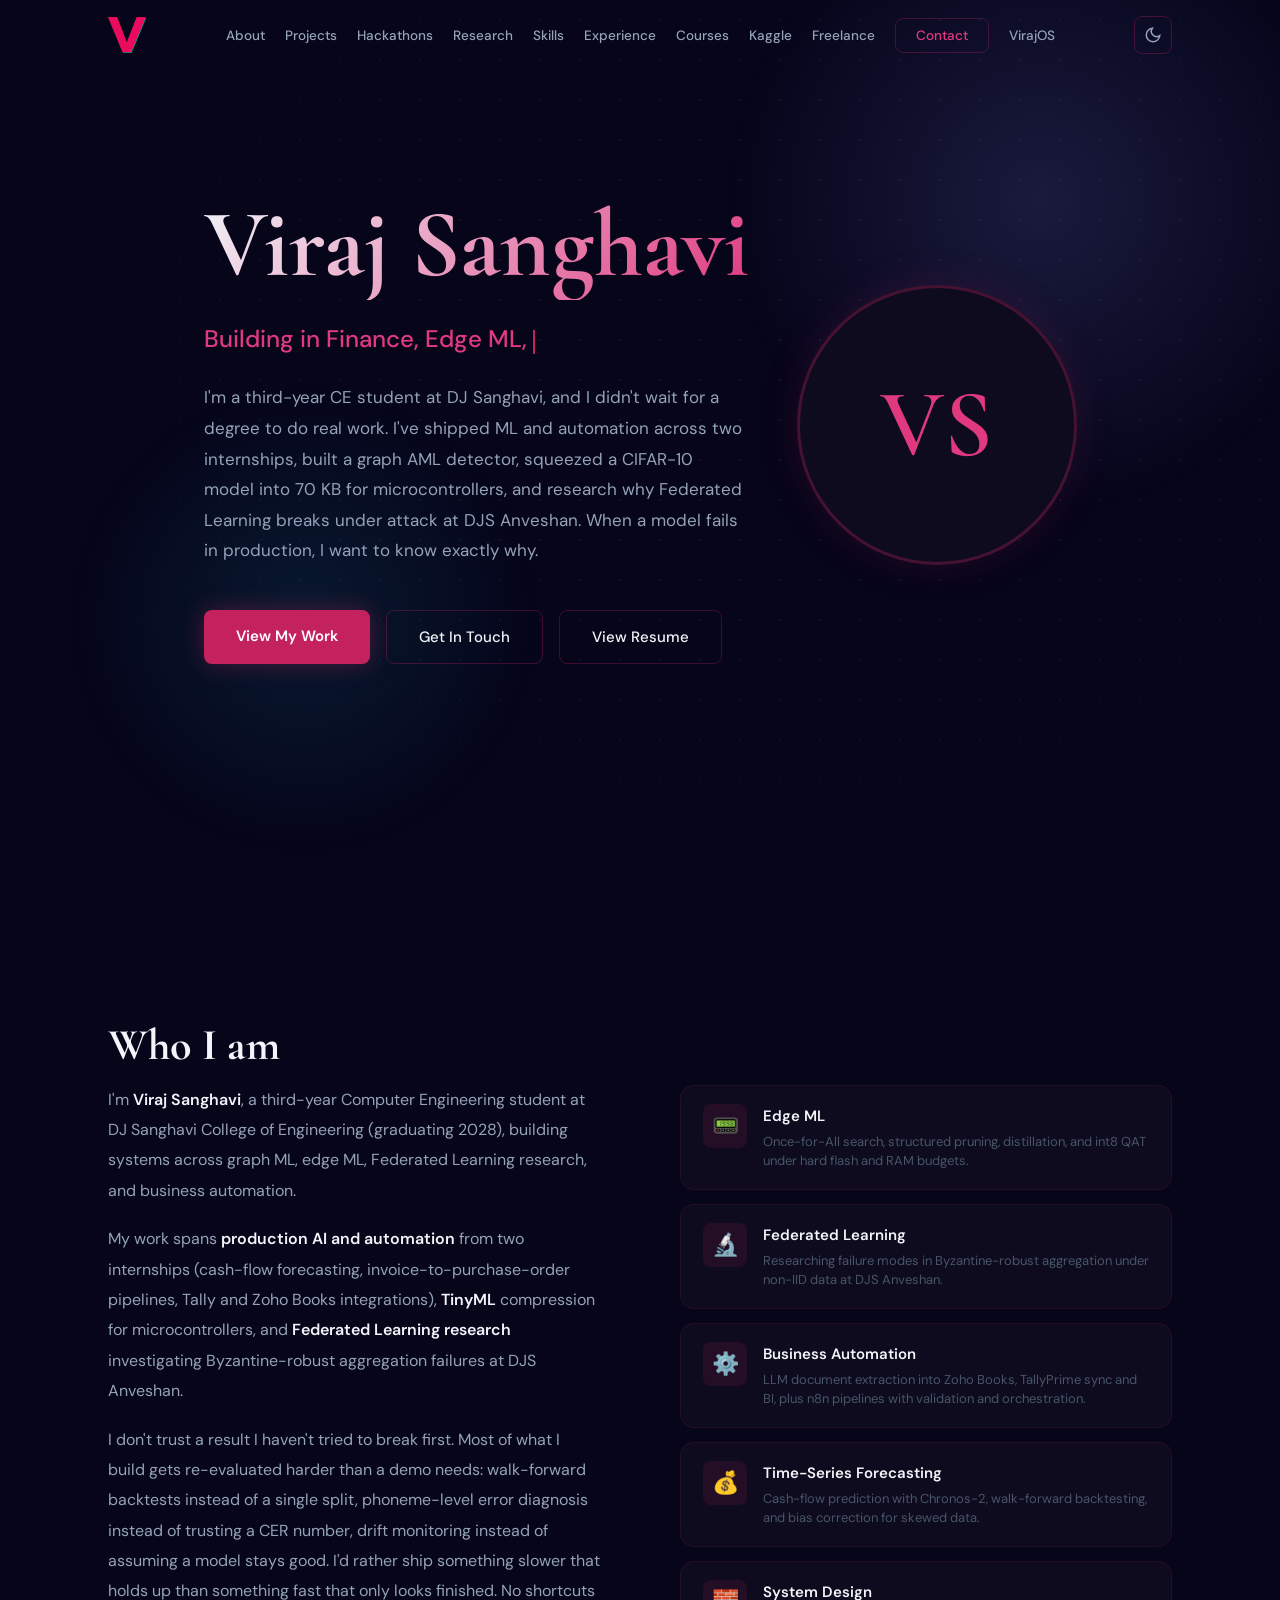
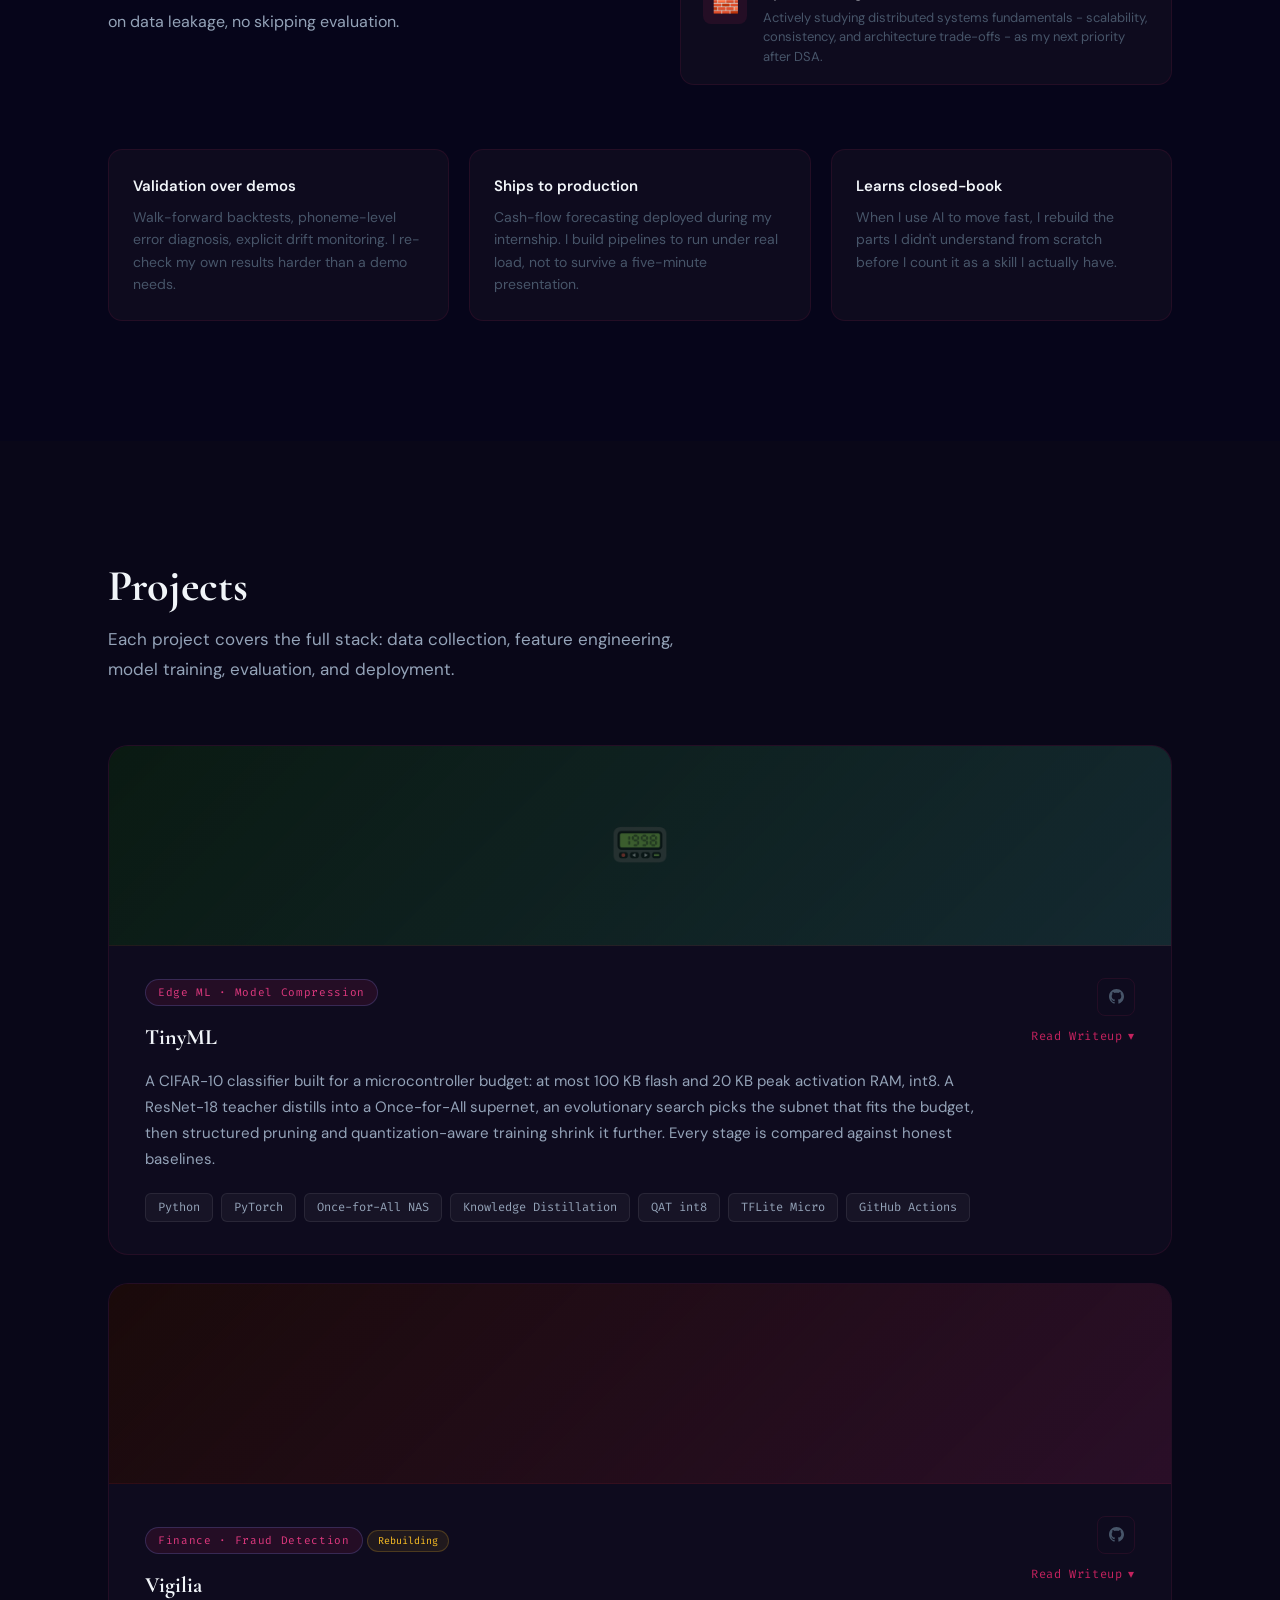
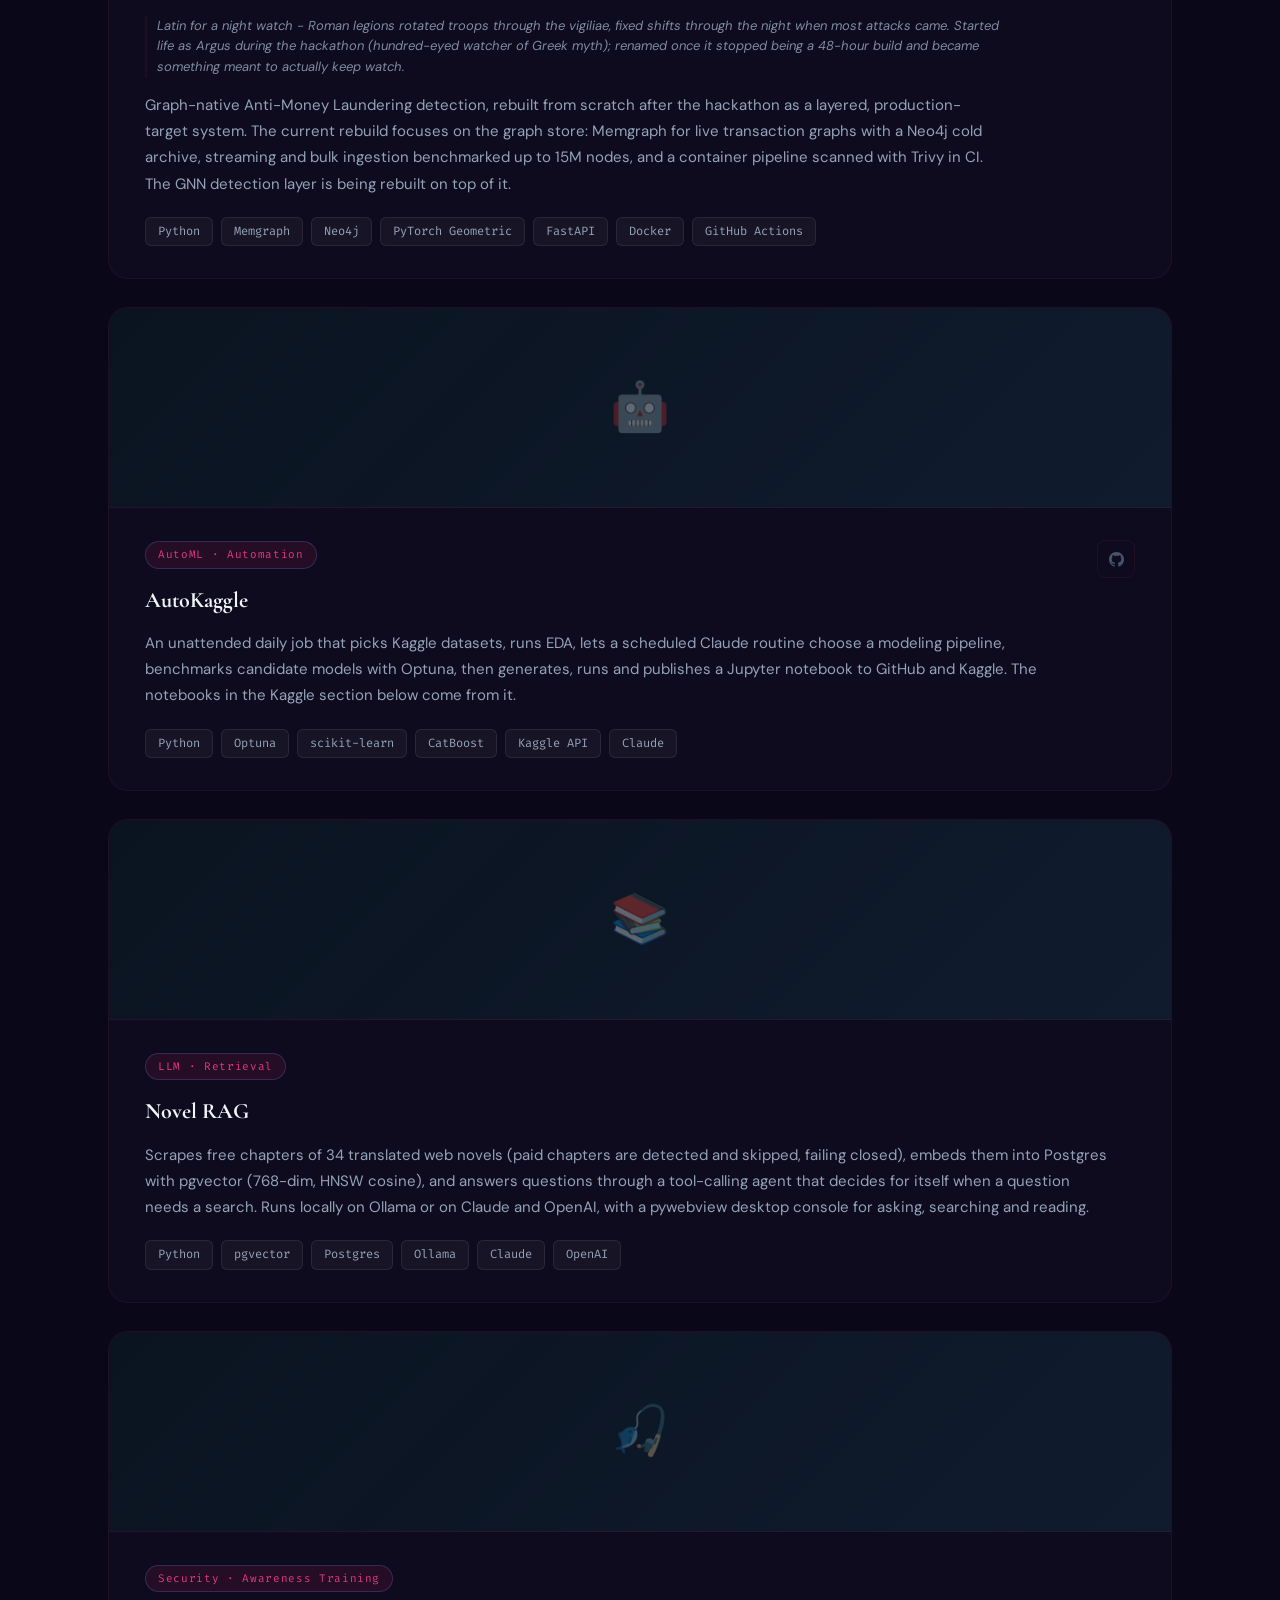
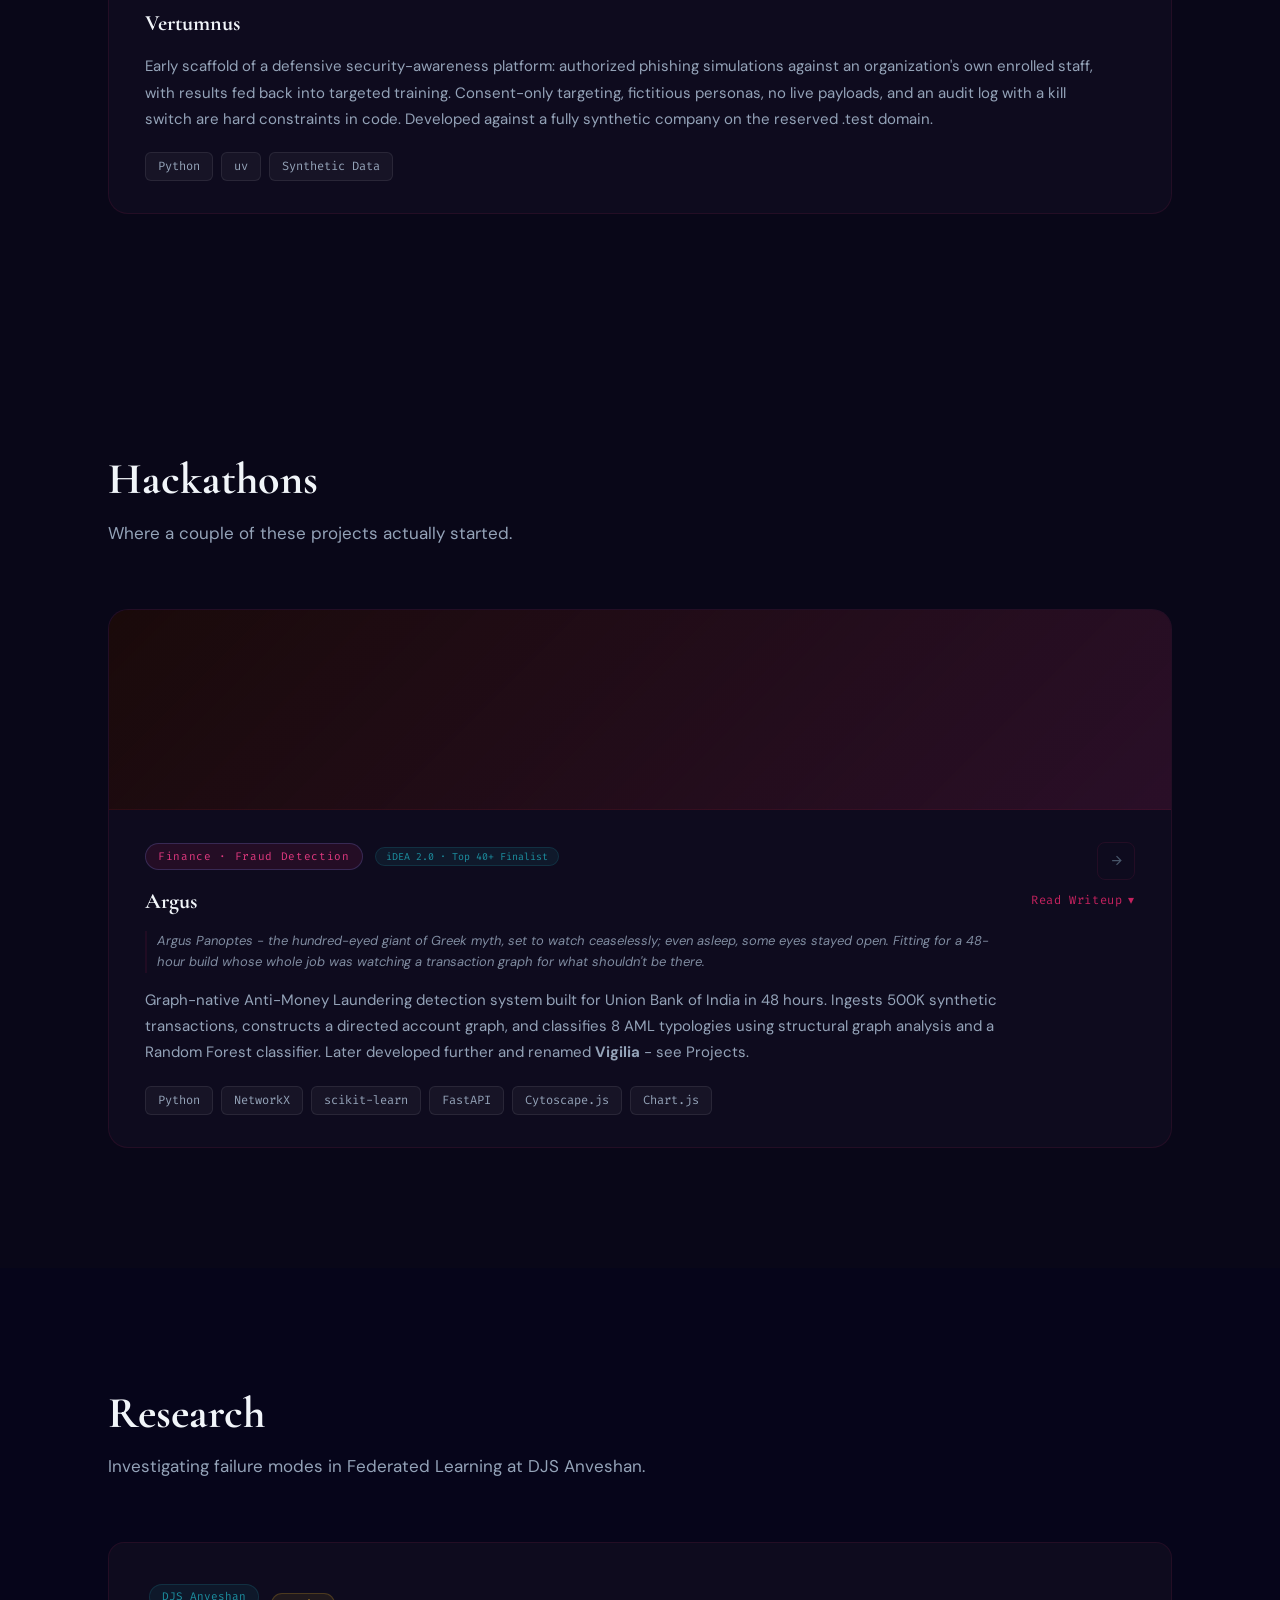
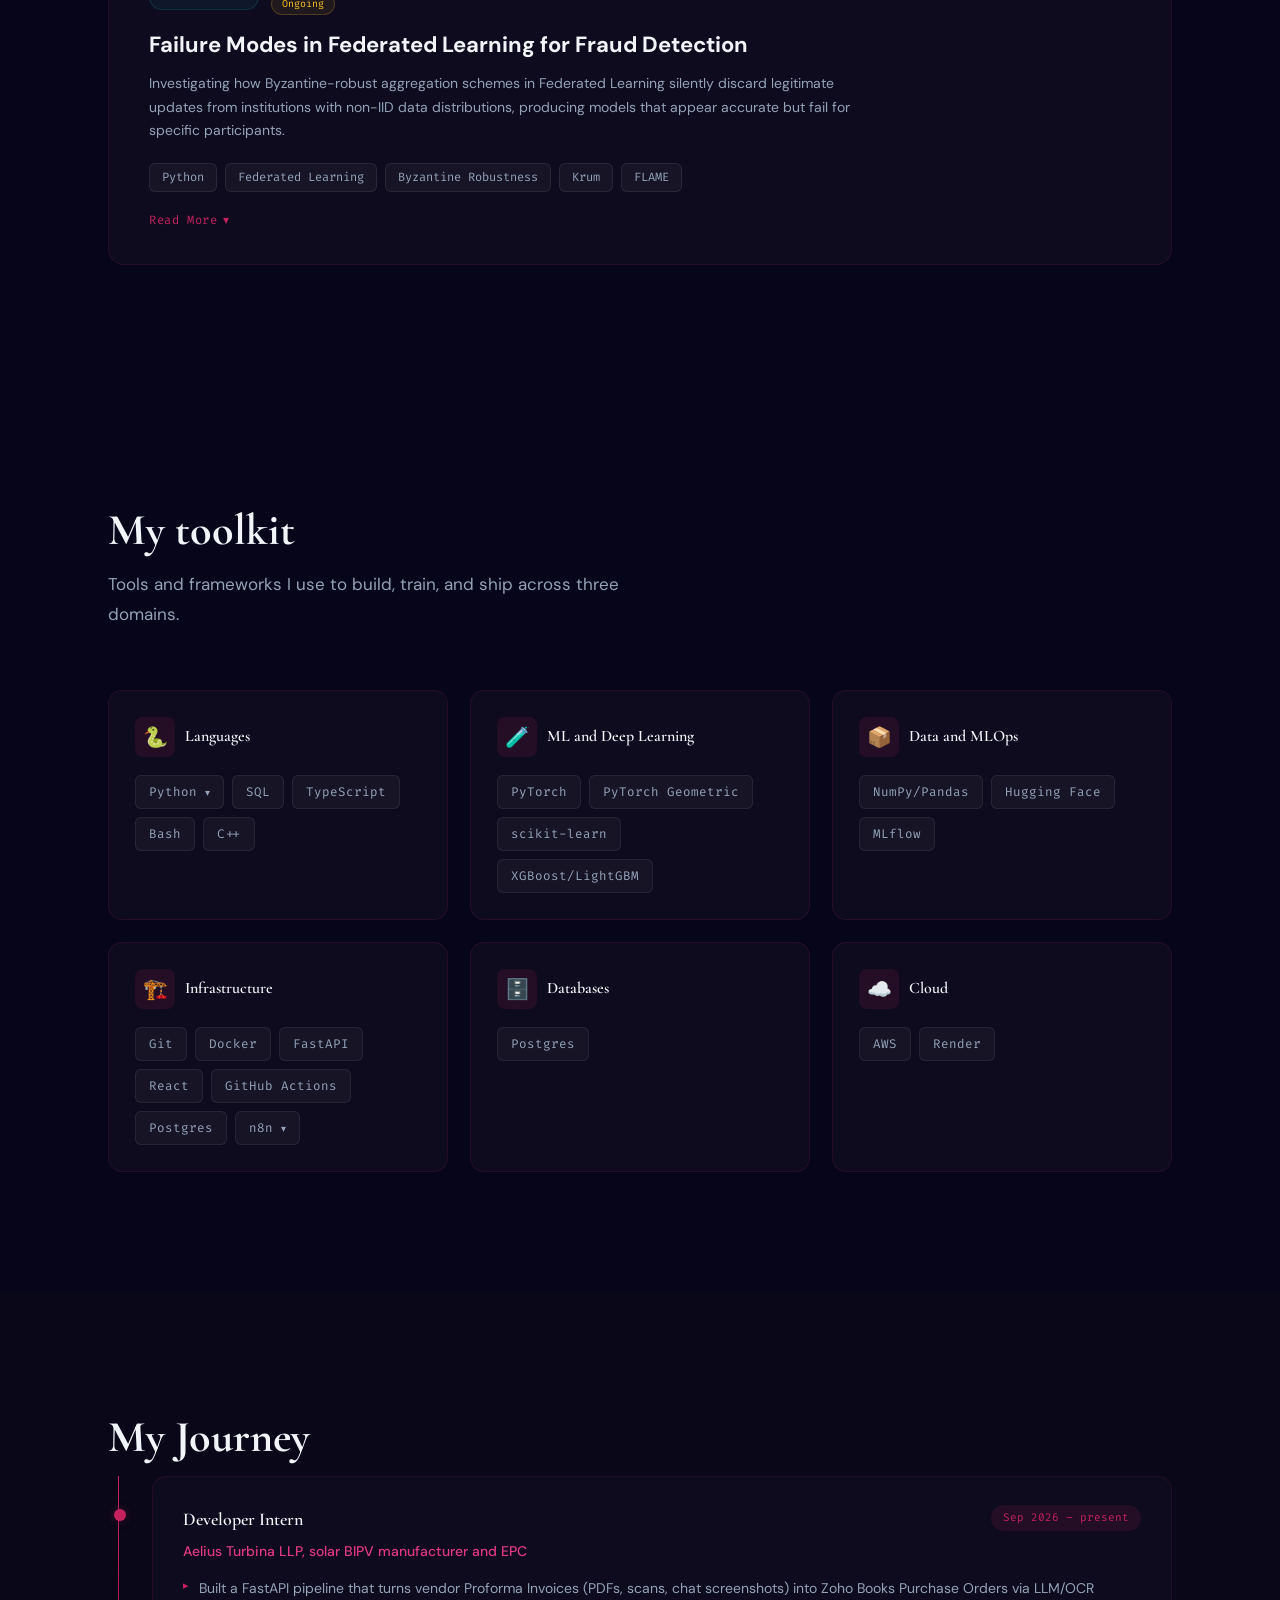
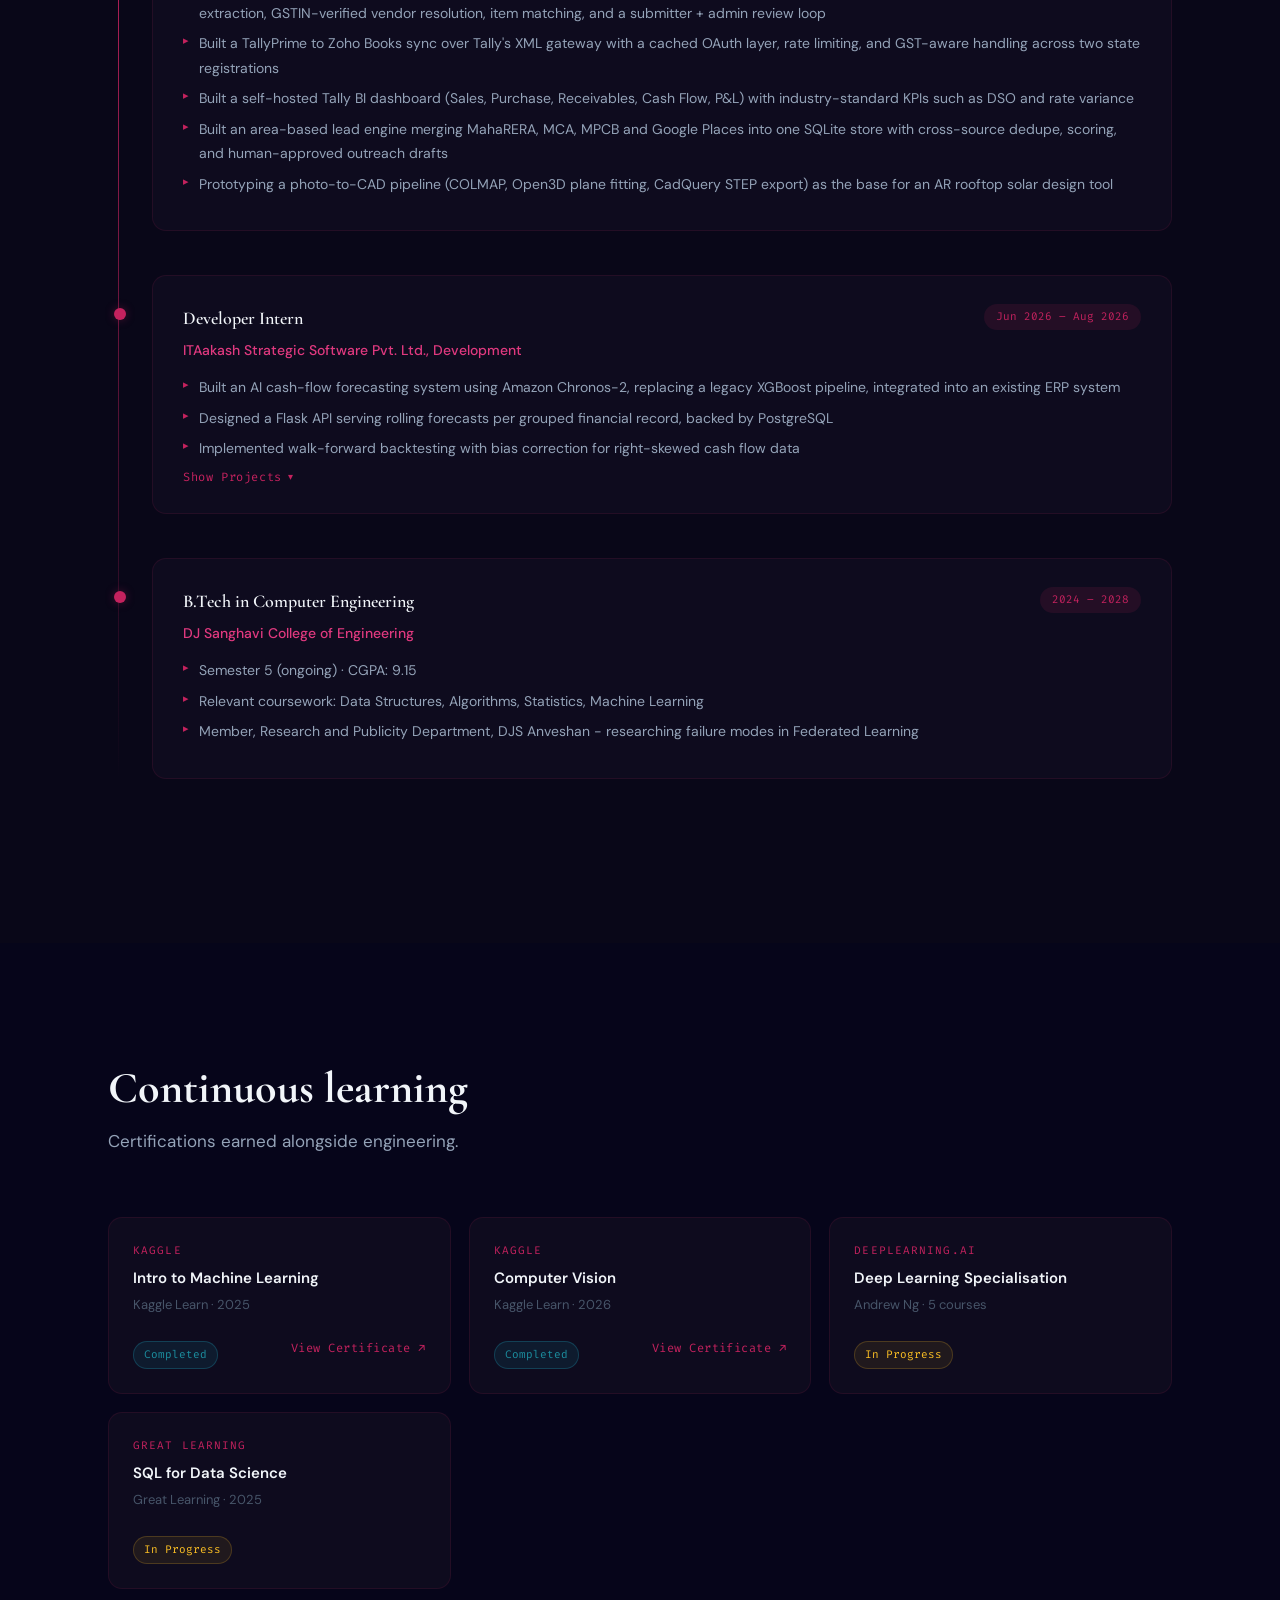
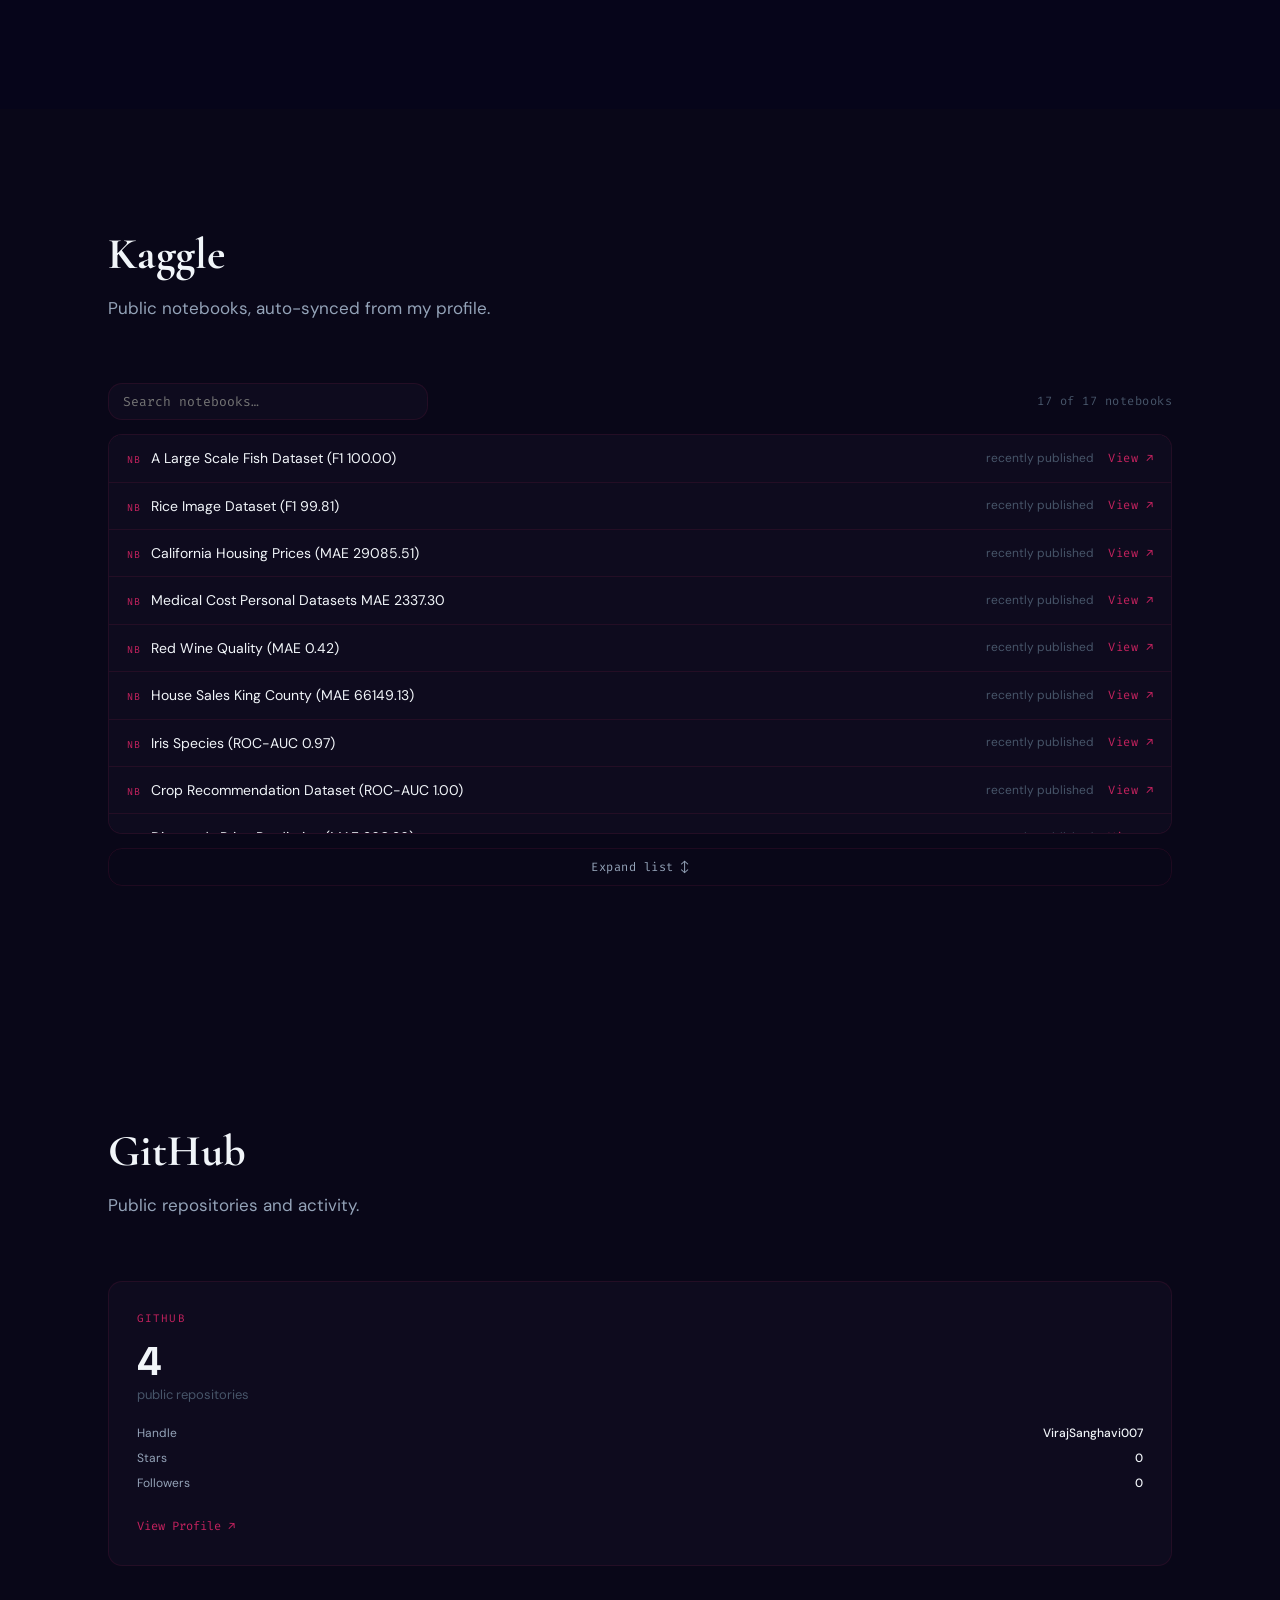
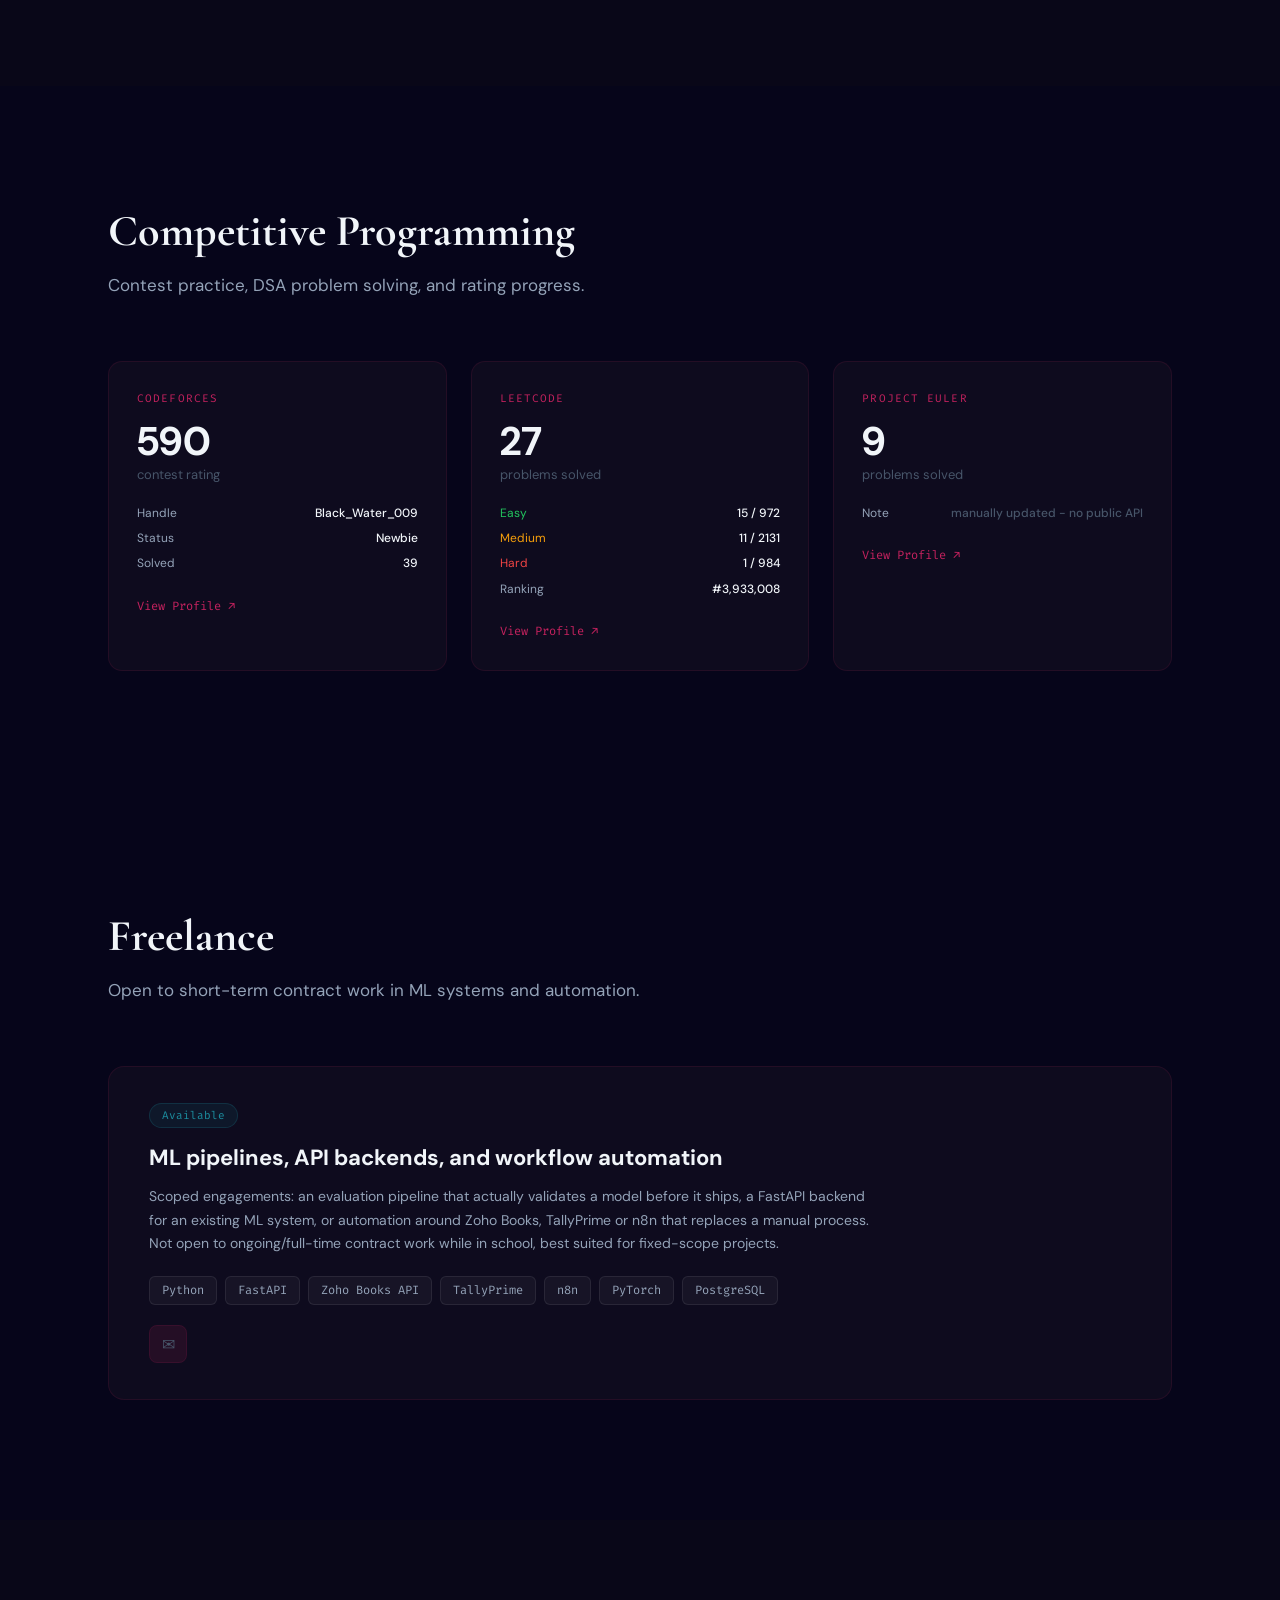
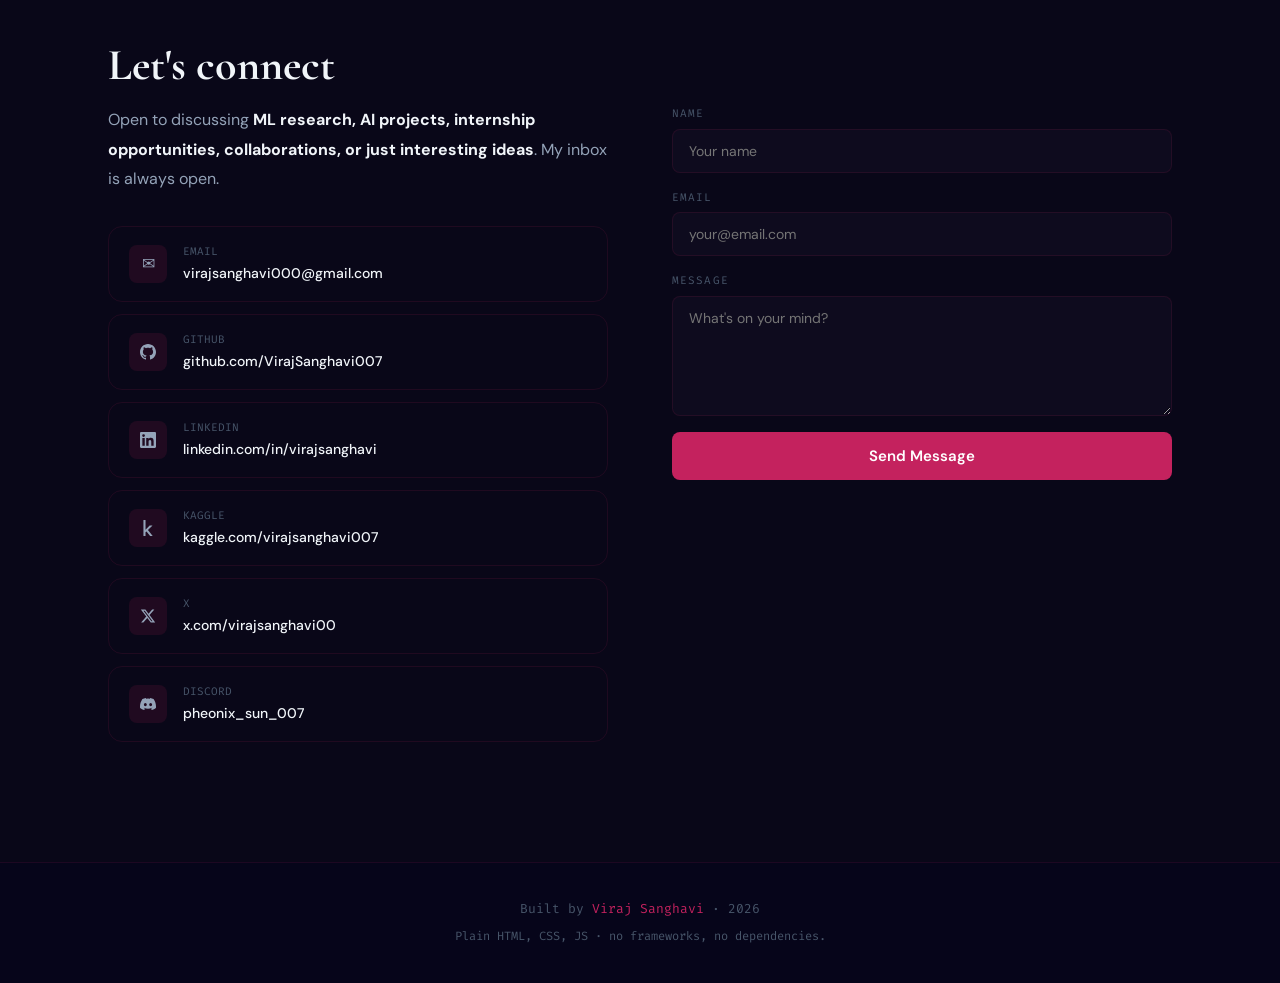
==== commit cb214687: "Add Novel RAG and Vertumnus to the Projects section Both pages get the two projects: a tile with a d" ====
--- a/classic.html
+++ b/classic.html
@@ -344,6 +344,57 @@
                             <a href="https://github.com/VirajSanghavi007/AutoKaggle" target="_blank" class="project-link" title="GitHub">
                                 <svg width="15" height="15" fill="currentColor" viewBox="0 0 24 24"><path d="M12 0c-6.626 0-12 5.373-12 12 0 5.302 3.438 9.8 8.207 11.387.599.111.793-.261.793-.577v-2.234c-3.338.726-4.033-1.416-4.033-1.416-.546-1.387-1.333-1.756-1.333-1.756-1.089-.745.083-.729.083-.729 1.205.084 1.839 1.237 1.839 1.237 1.07 1.834 2.807 1.304 3.492.997.107-.775.418-1.305.762-1.604-2.665-.305-5.467-1.334-5.467-5.931 0-1.311.469-2.381 1.236-3.221-.124-.303-.535-1.524.117-3.176 0 0 1.008-.322 3.301 1.23.957-.266 1.983-.399 3.003-.404 1.02.005 2.047.138 3.006.404 2.291-1.552 3.297-1.23 3.297-1.23.653 1.653.242 2.874.118 3.176.77.84 1.235 1.911 1.235 3.221 0 4.609-2.807 5.624-5.479 5.921.43.372.823 1.102.823 2.222v3.293c0 .319.192.694.801.576 4.765-1.589 8.199-6.086 8.199-11.386 0-6.627-5.373-12-12-12z"/></svg>
                             </a>
+                        </div>
+                    </div>
+                </div>
+            </div>
+
+            <!-- PROJECT: Novel RAG -->
+            <div class="project-card fade-in">
+                <div class="project-visual" style="background:linear-gradient(135deg,#0a1420,rgba(28,143,160,0.12))">
+                    <span class="project-visual-icon">📚</span>
+                </div>
+                <div class="project-header">
+                    <div>
+                        <span class="project-tag">LLM · Retrieval</span>
+                        <h3 class="project-title">Novel RAG</h3>
+                        <p class="project-desc">
+                            Scrapes free chapters of 34 translated web novels (paid chapters are detected and skipped, failing
+                            closed), embeds them into Postgres with pgvector (768-dim, HNSW cosine), and answers questions through a
+                            tool-calling agent that decides for itself when a question needs a search. Runs locally on Ollama or on
+                            Claude and OpenAI, with a pywebview desktop console for asking, searching and reading.
+                        </p>
+                        <div class="project-stack">
+                            <span class="tech-tag">Python</span>
+                            <span class="tech-tag">pgvector</span>
+                            <span class="tech-tag">Postgres</span>
+                            <span class="tech-tag">Ollama</span>
+                            <span class="tech-tag">Claude</span>
+                            <span class="tech-tag">OpenAI</span>
+                        </div>
+                    </div>
+                </div>
+            </div>
+
+            <!-- PROJECT: Vertumnus -->
+            <div class="project-card fade-in">
+                <div class="project-visual" style="background:linear-gradient(135deg,#0a1420,rgba(28,143,160,0.12))">
+                    <span class="project-visual-icon">🎣</span>
+                </div>
+                <div class="project-header">
+                    <div>
+                        <span class="project-tag">Security · Awareness Training</span>
+                        <h3 class="project-title">Vertumnus</h3>
+                        <p class="project-desc">
+                            Early scaffold of a defensive security-awareness platform: authorized phishing simulations against an
+                            organization's own enrolled staff, with results fed back into targeted training. Consent-only targeting,
+                            fictitious personas, no live payloads, and an audit log with a kill switch are hard constraints in code.
+                            Developed against a fully synthetic company on the reserved .test domain.
+                        </p>
+                        <div class="project-stack">
+                            <span class="tech-tag">Python</span>
+                            <span class="tech-tag">uv</span>
+                            <span class="tech-tag">Synthetic Data</span>
                         </div>
                     </div>
                 </div>
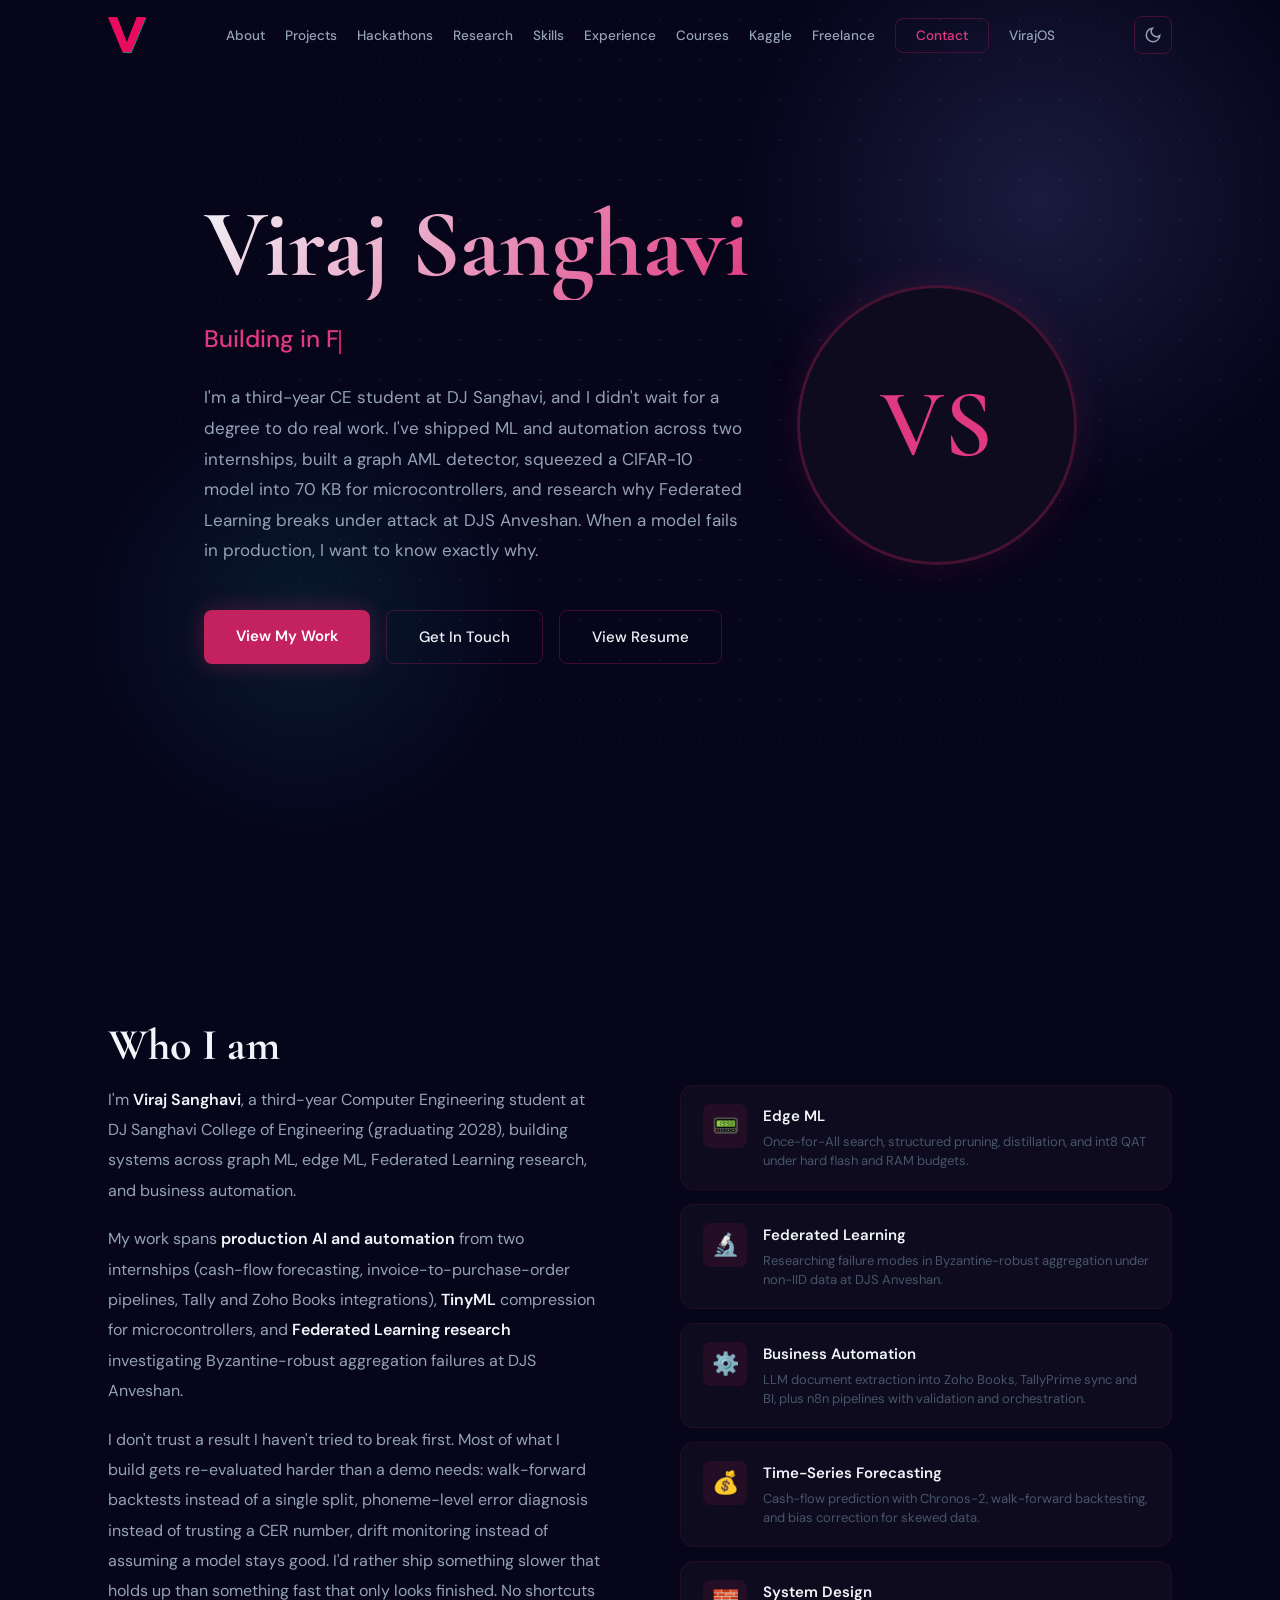
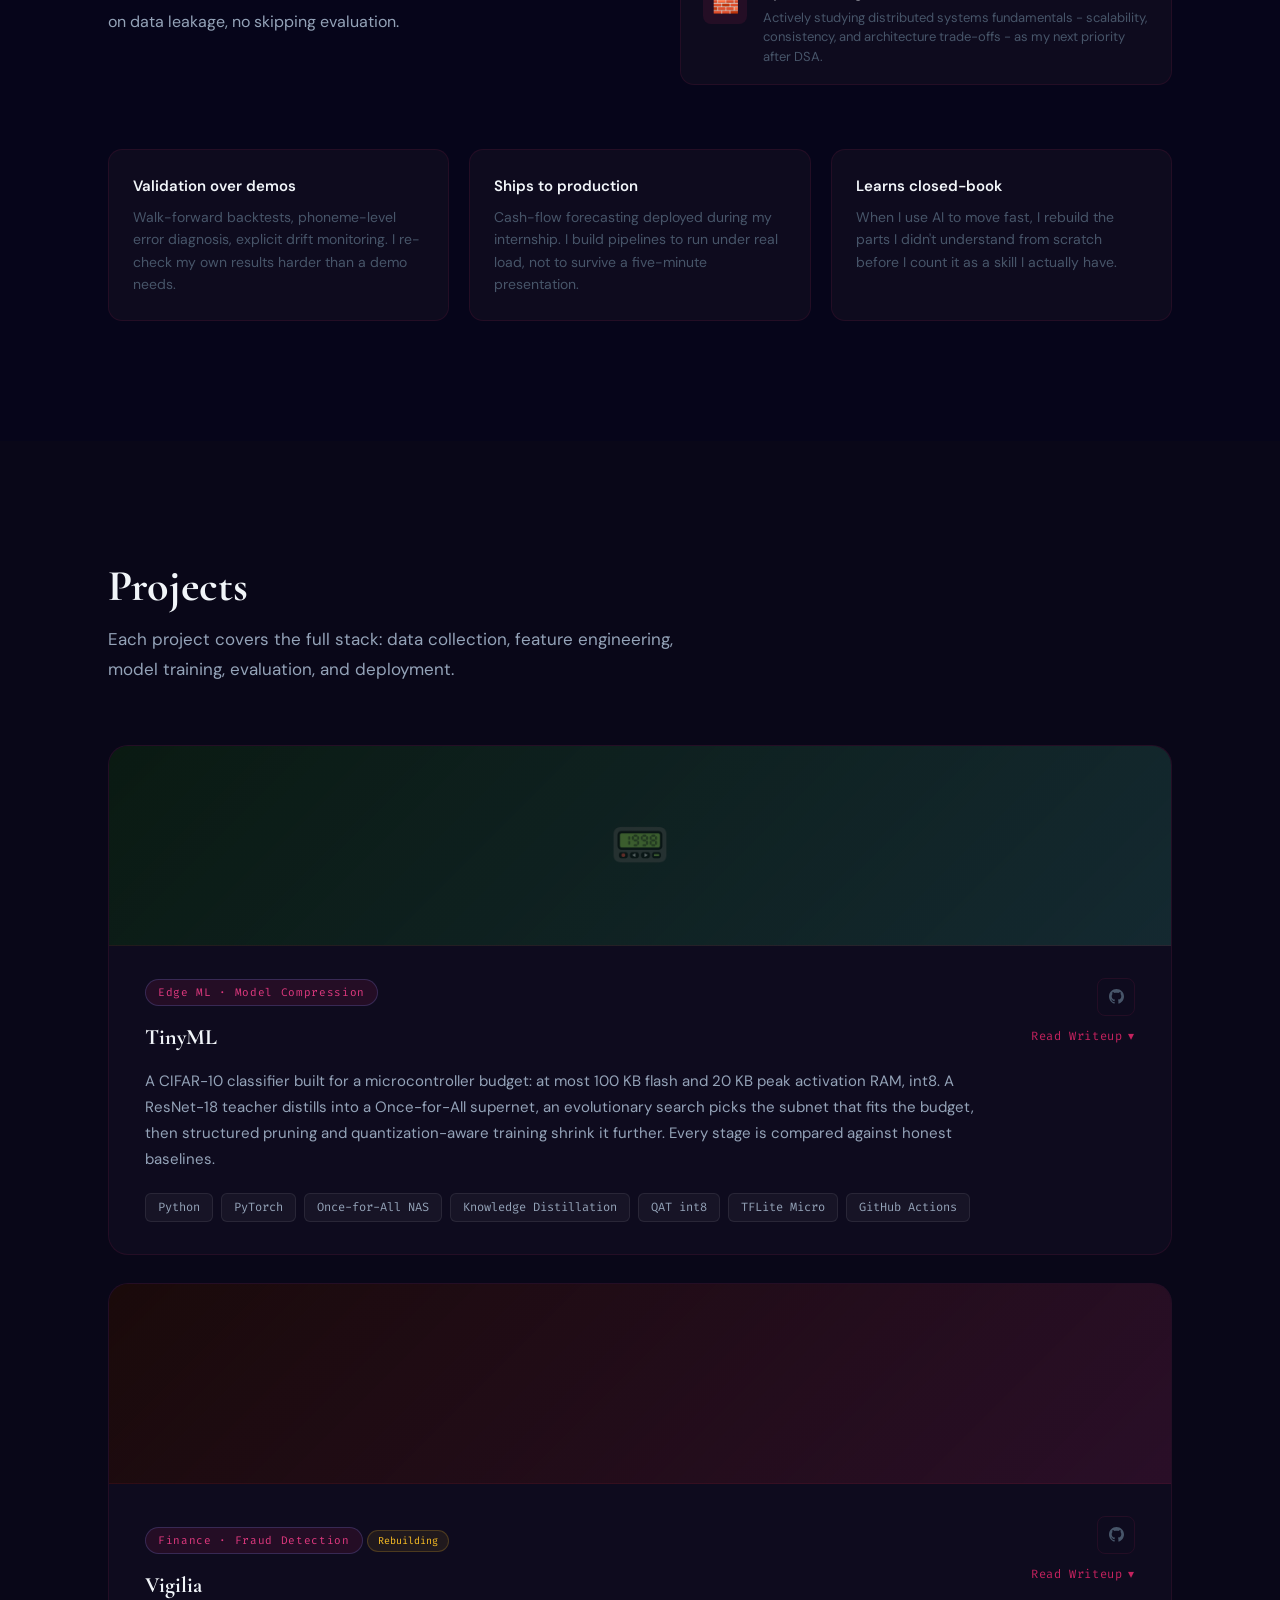
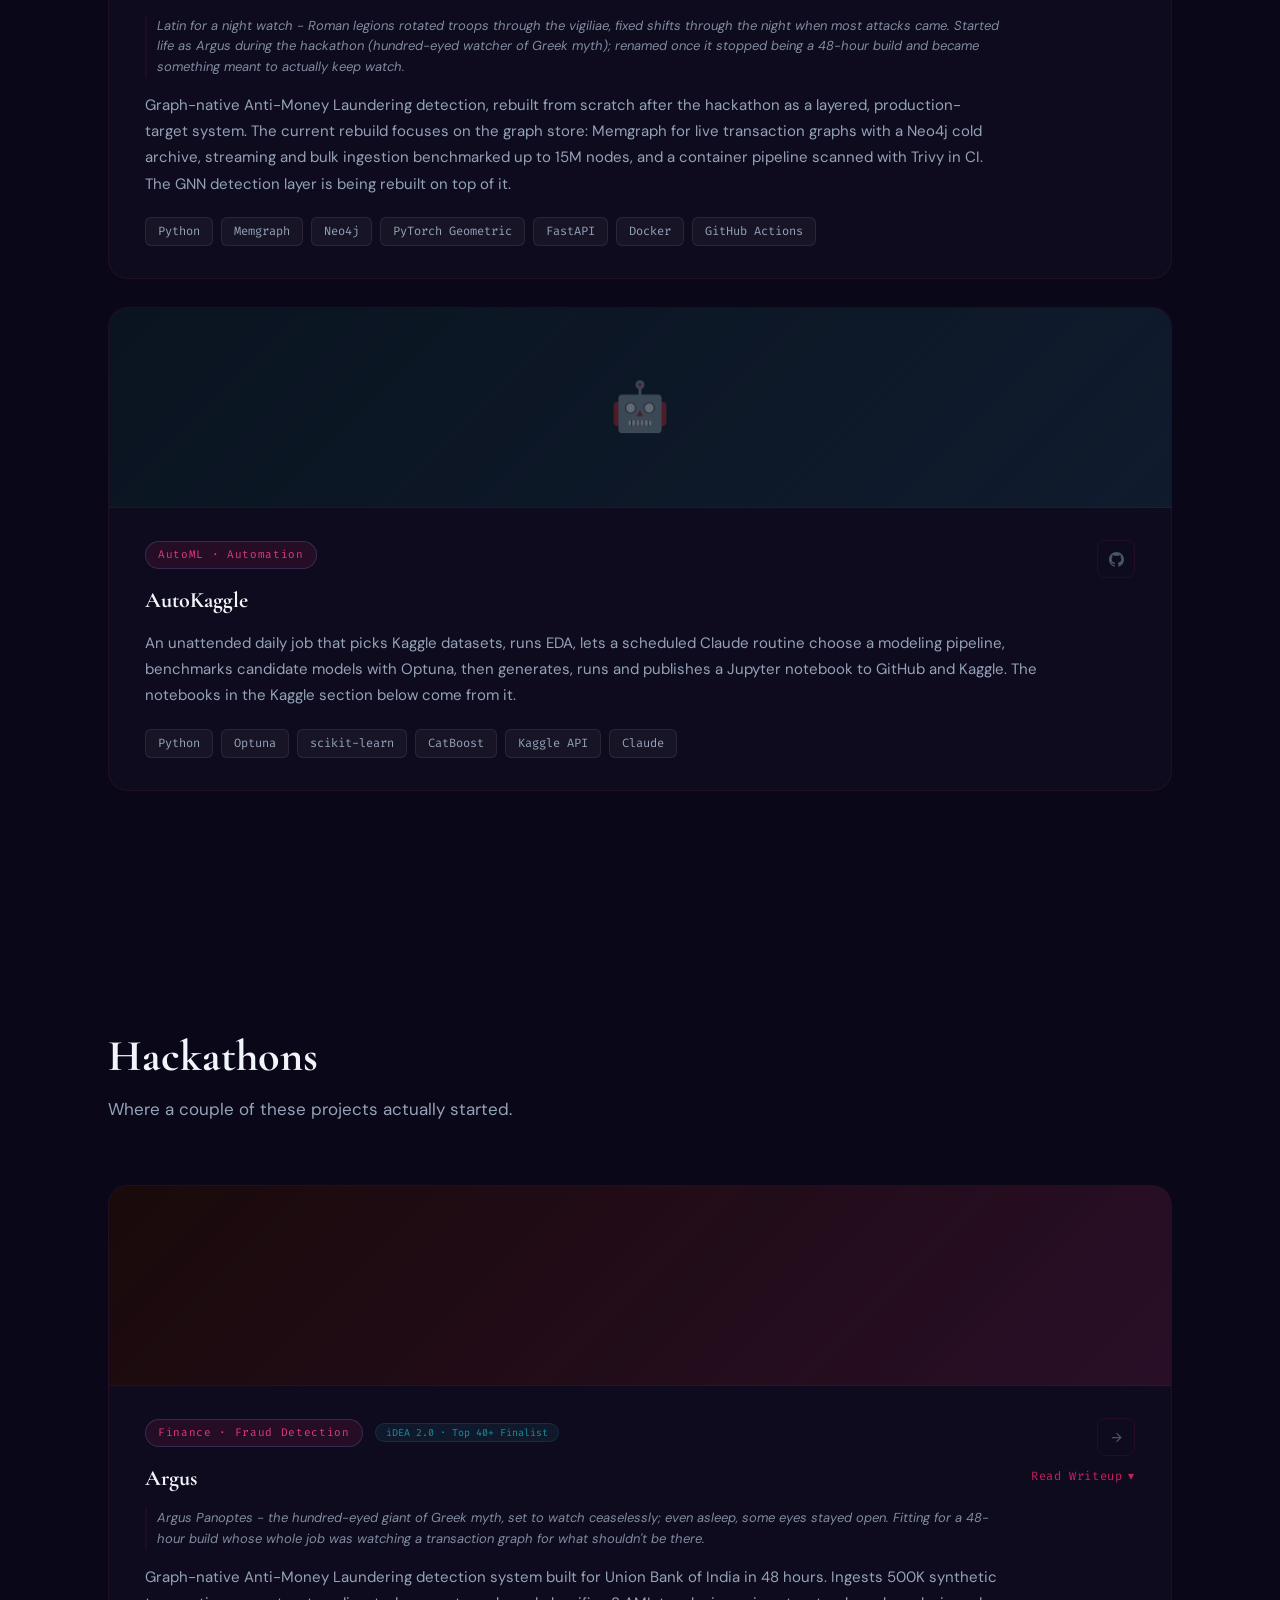
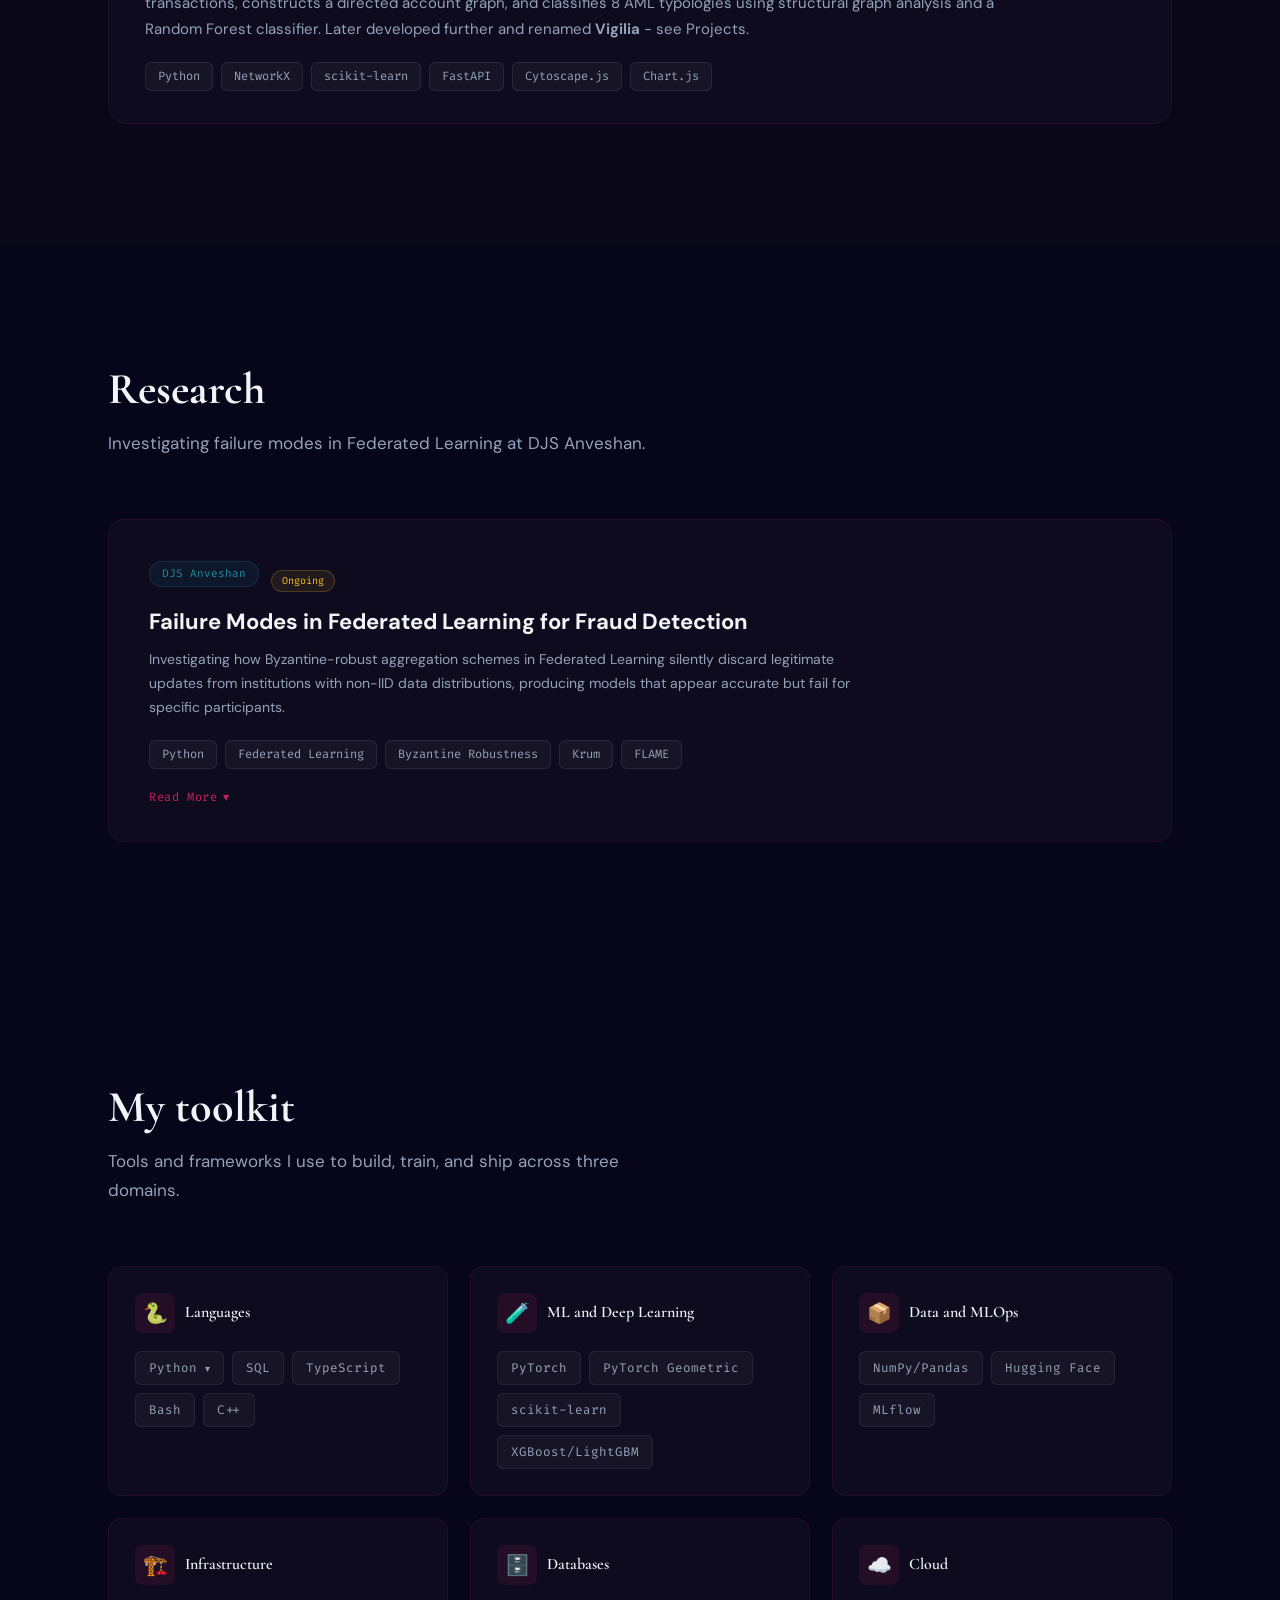
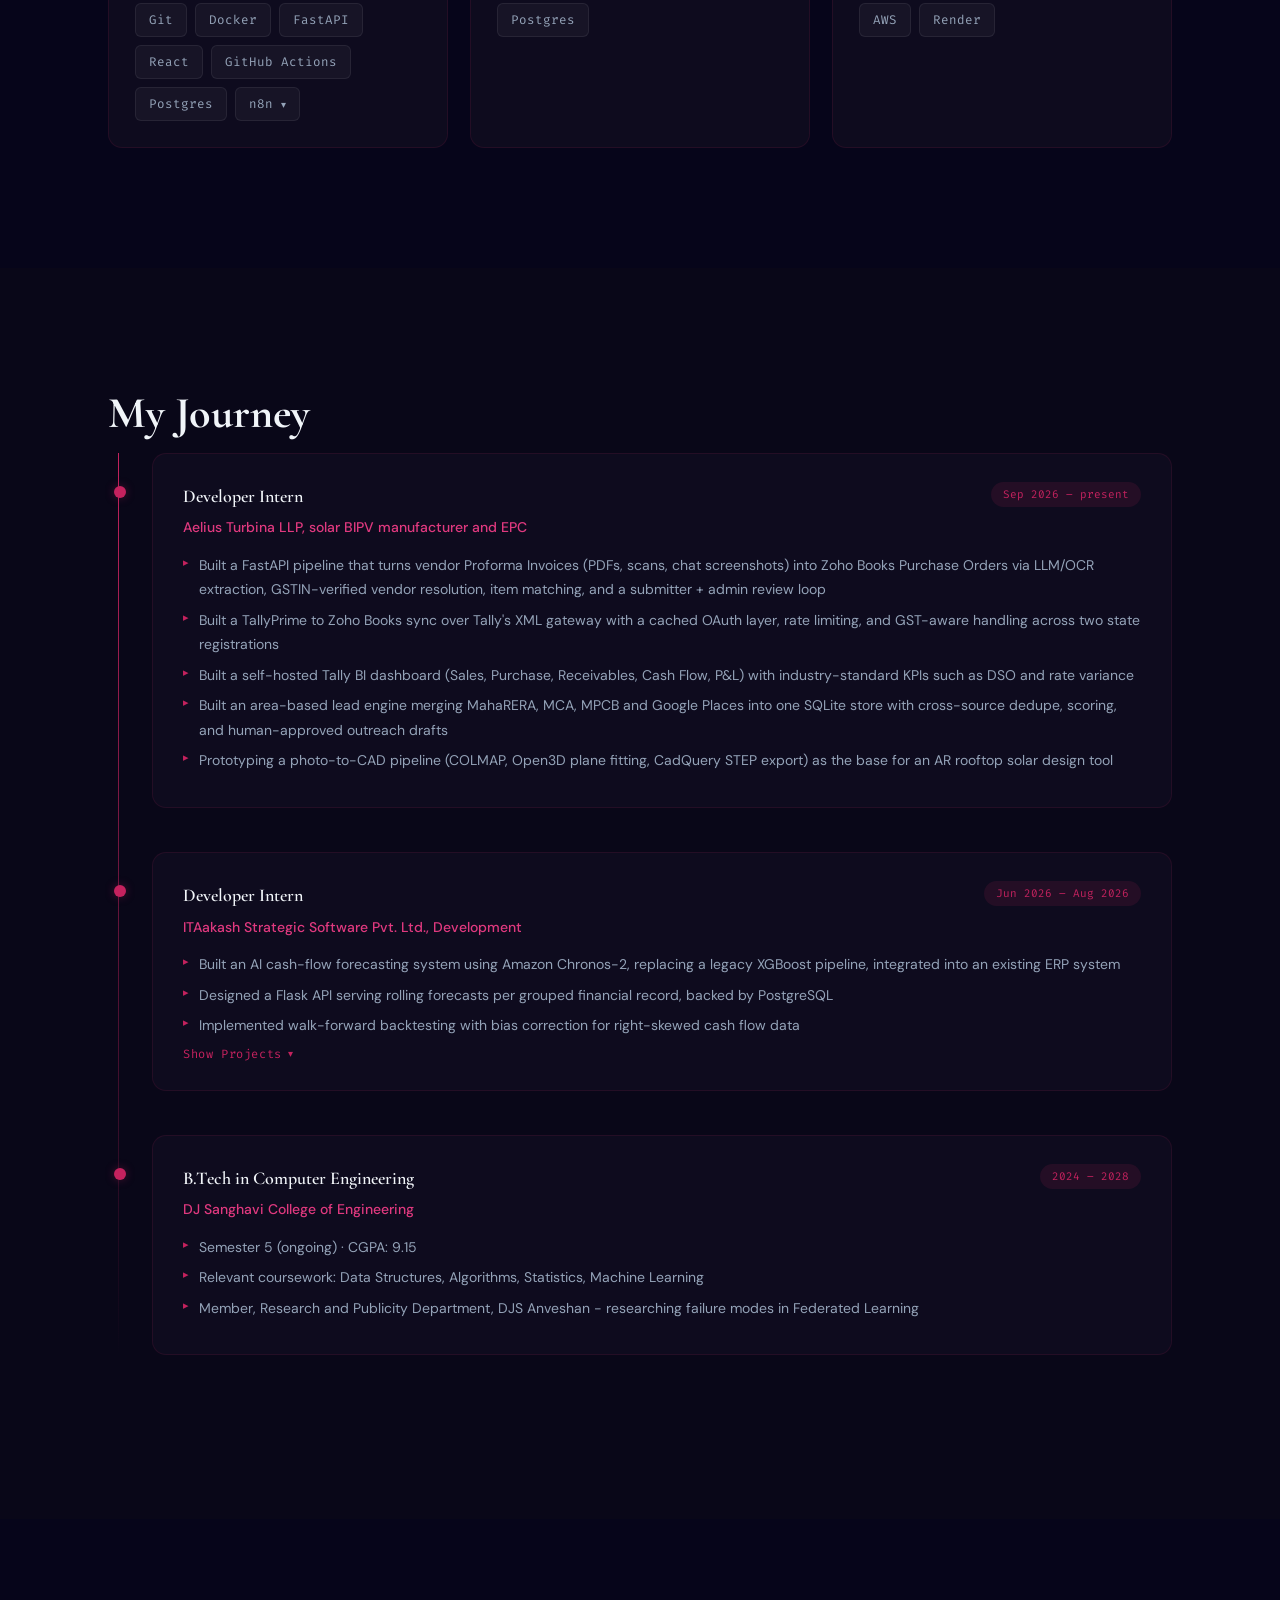
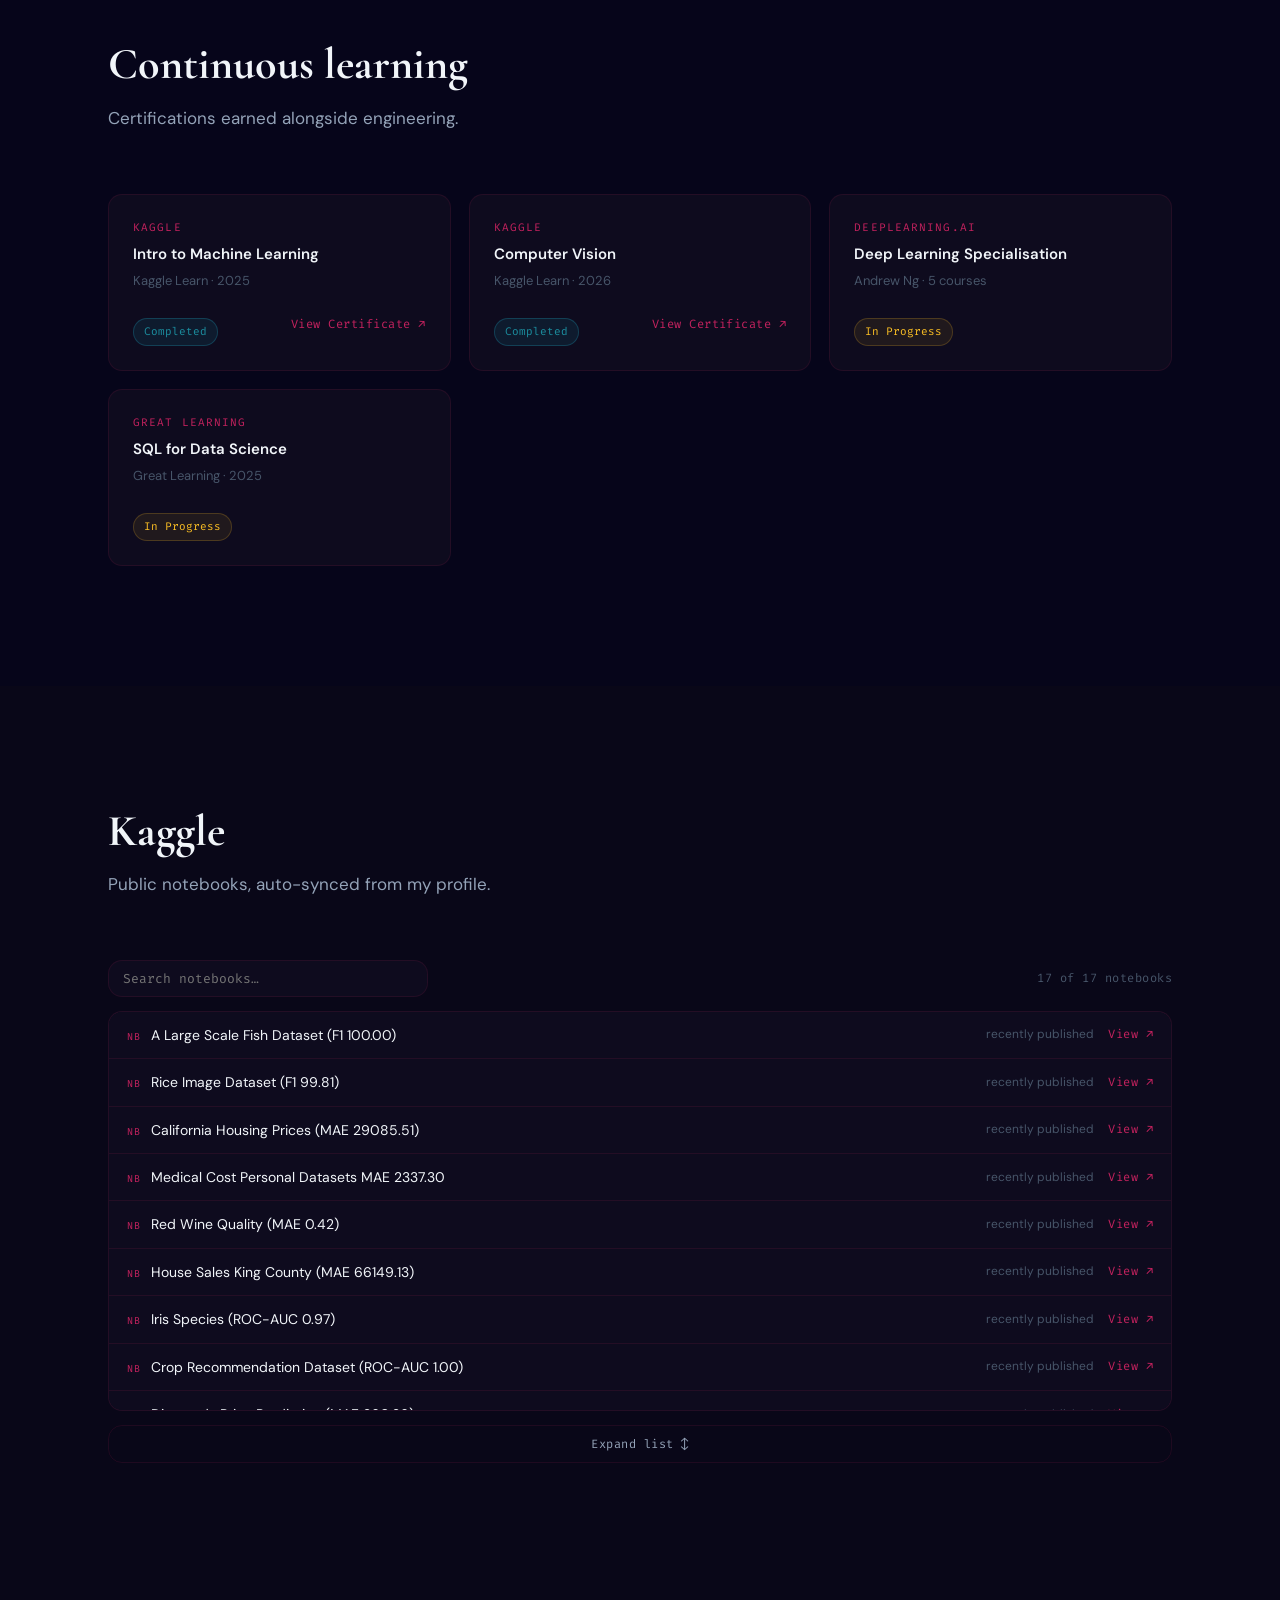
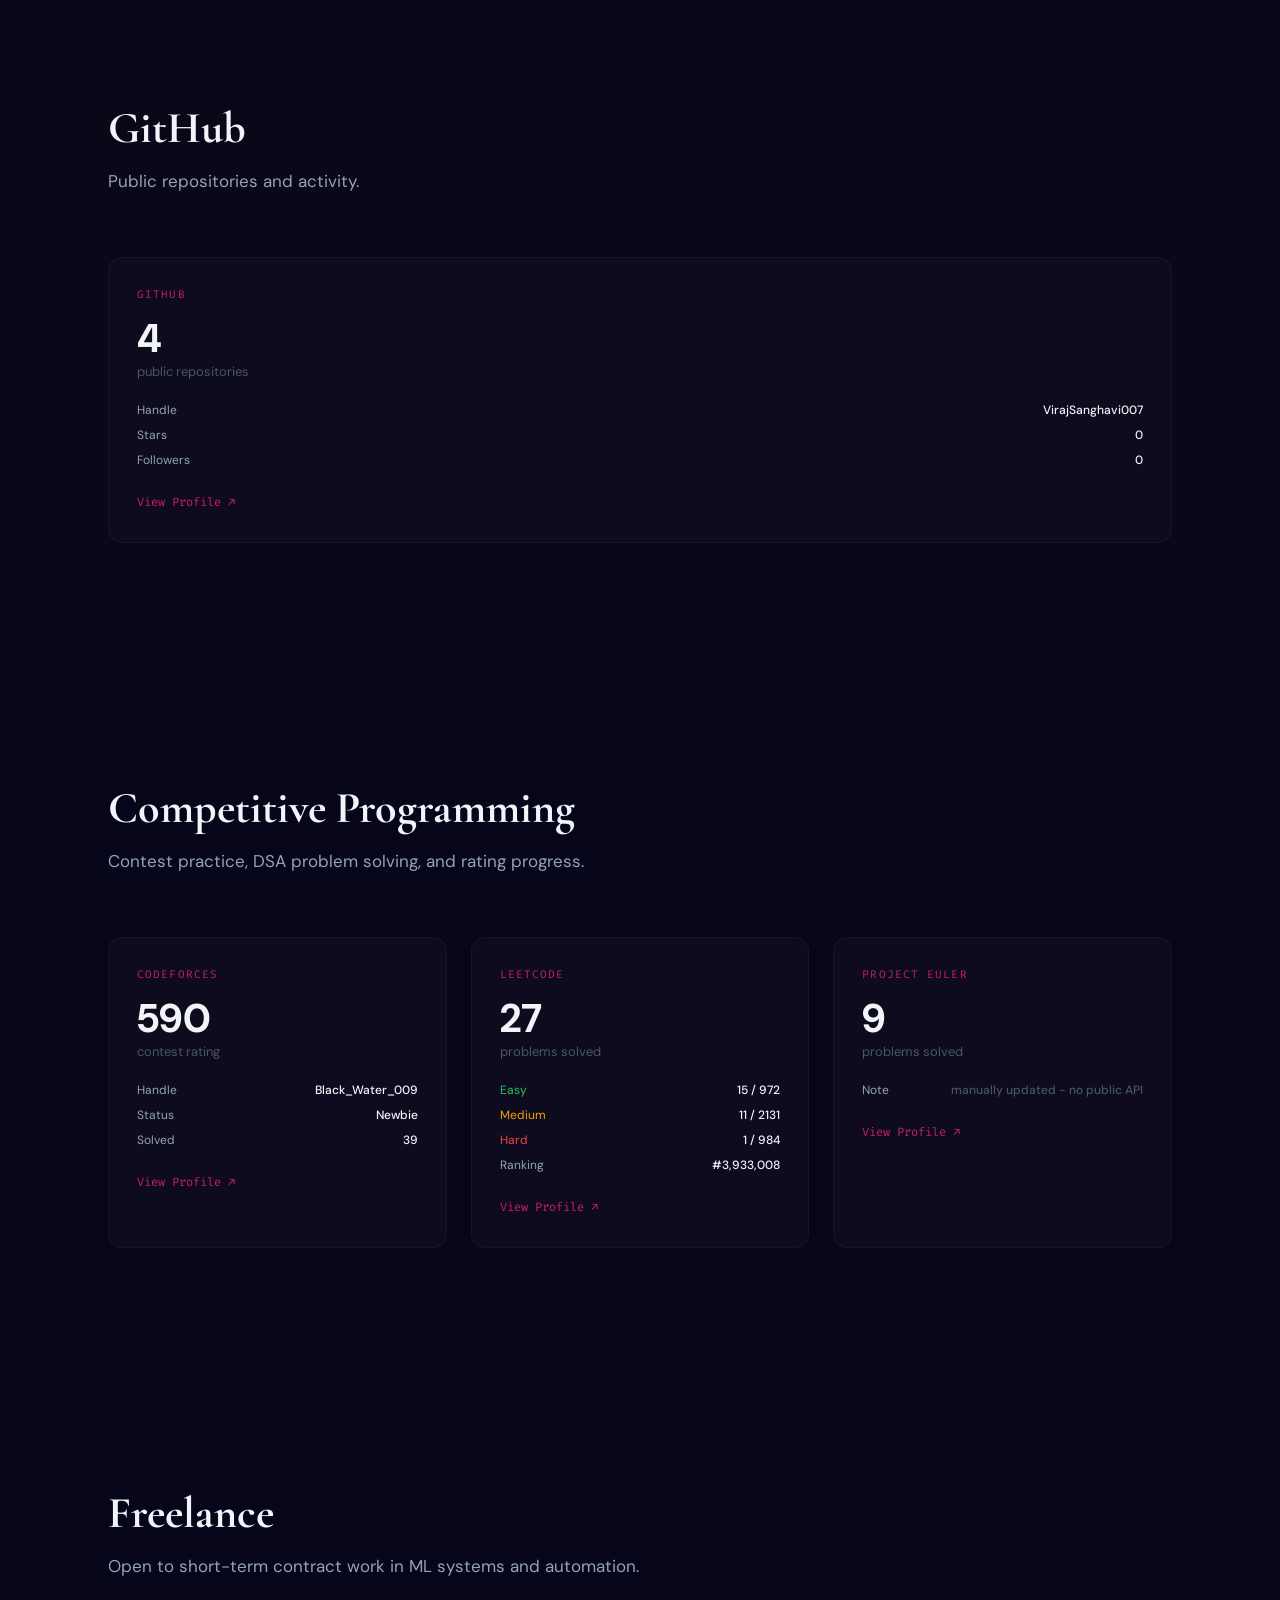
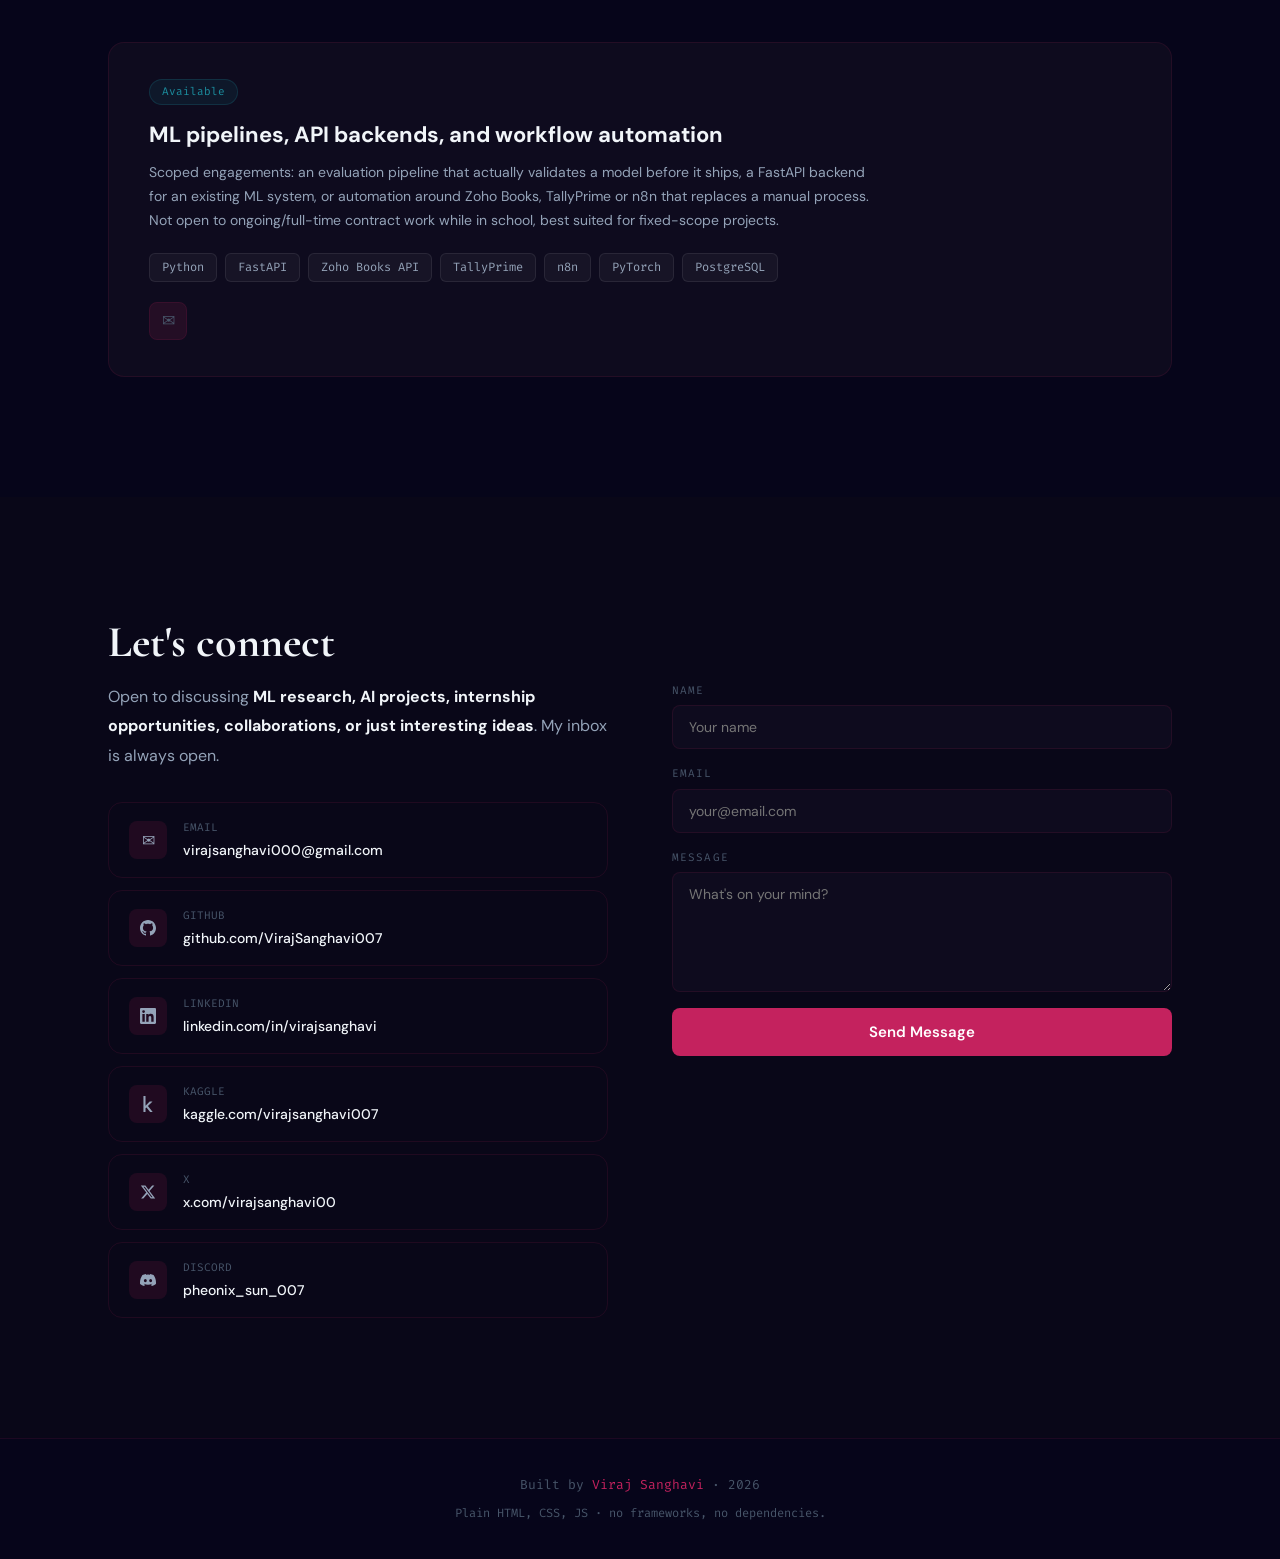
==== commit d4adaec7: "Use virajsanghavi.uk for share-card tags and resume links og:image, og:url, twitter:image and both r" ====
--- a/classic.html
+++ b/classic.html
@@ -9,16 +9,16 @@
     <meta property="og:type" content="website">
     <meta property="og:title" content="Viraj Sanghavi | AI/ML Engineer">
     <meta property="og:description" content="AI/ML engineer building fraud detection, edge ML, and business automation systems, and Federated Learning research.">
-    <meta property="og:image" content="https://viraj-sanghavi.onrender.com/Images/og-card.png">
+    <meta property="og:image" content="https://virajsanghavi.uk/Images/og-card.png">
     <meta property="og:image:width" content="1200">
     <meta property="og:image:height" content="630">
     <meta property="og:image:alt" content="Viraj Sanghavi: Graph ML, Edge ML, Federated Learning, Automation">
-    <meta property="og:url" content="https://viraj-sanghavi.onrender.com">
+    <meta property="og:url" content="https://virajsanghavi.uk">
 
     <meta name="twitter:card" content="summary_large_image">
     <meta name="twitter:title" content="Viraj Sanghavi | AI/ML Engineer">
     <meta name="twitter:description" content="AI/ML engineer building fraud detection, edge ML, and business automation systems, and Federated Learning research.">
-    <meta name="twitter:image" content="https://viraj-sanghavi.onrender.com/Images/og-card.png">
+    <meta name="twitter:image" content="https://virajsanghavi.uk/Images/og-card.png">
 
     <!-- Replace Images/Favicon.png with your actual favicon file -->
     <link rel="icon" type="image/png" href="Images/Favicon.png">
@@ -344,57 +344,6 @@
                             <a href="https://github.com/VirajSanghavi007/AutoKaggle" target="_blank" class="project-link" title="GitHub">
                                 <svg width="15" height="15" fill="currentColor" viewBox="0 0 24 24"><path d="M12 0c-6.626 0-12 5.373-12 12 0 5.302 3.438 9.8 8.207 11.387.599.111.793-.261.793-.577v-2.234c-3.338.726-4.033-1.416-4.033-1.416-.546-1.387-1.333-1.756-1.333-1.756-1.089-.745.083-.729.083-.729 1.205.084 1.839 1.237 1.839 1.237 1.07 1.834 2.807 1.304 3.492.997.107-.775.418-1.305.762-1.604-2.665-.305-5.467-1.334-5.467-5.931 0-1.311.469-2.381 1.236-3.221-.124-.303-.535-1.524.117-3.176 0 0 1.008-.322 3.301 1.23.957-.266 1.983-.399 3.003-.404 1.02.005 2.047.138 3.006.404 2.291-1.552 3.297-1.23 3.297-1.23.653 1.653.242 2.874.118 3.176.77.84 1.235 1.911 1.235 3.221 0 4.609-2.807 5.624-5.479 5.921.43.372.823 1.102.823 2.222v3.293c0 .319.192.694.801.576 4.765-1.589 8.199-6.086 8.199-11.386 0-6.627-5.373-12-12-12z"/></svg>
                             </a>
-                        </div>
-                    </div>
-                </div>
-            </div>
-
-            <!-- PROJECT: Novel RAG -->
-            <div class="project-card fade-in">
-                <div class="project-visual" style="background:linear-gradient(135deg,#0a1420,rgba(28,143,160,0.12))">
-                    <span class="project-visual-icon">📚</span>
-                </div>
-                <div class="project-header">
-                    <div>
-                        <span class="project-tag">LLM · Retrieval</span>
-                        <h3 class="project-title">Novel RAG</h3>
-                        <p class="project-desc">
-                            Scrapes free chapters of 34 translated web novels (paid chapters are detected and skipped, failing
-                            closed), embeds them into Postgres with pgvector (768-dim, HNSW cosine), and answers questions through a
-                            tool-calling agent that decides for itself when a question needs a search. Runs locally on Ollama or on
-                            Claude and OpenAI, with a pywebview desktop console for asking, searching and reading.
-                        </p>
-                        <div class="project-stack">
-                            <span class="tech-tag">Python</span>
-                            <span class="tech-tag">pgvector</span>
-                            <span class="tech-tag">Postgres</span>
-                            <span class="tech-tag">Ollama</span>
-                            <span class="tech-tag">Claude</span>
-                            <span class="tech-tag">OpenAI</span>
-                        </div>
-                    </div>
-                </div>
-            </div>
-
-            <!-- PROJECT: Vertumnus -->
-            <div class="project-card fade-in">
-                <div class="project-visual" style="background:linear-gradient(135deg,#0a1420,rgba(28,143,160,0.12))">
-                    <span class="project-visual-icon">🎣</span>
-                </div>
-                <div class="project-header">
-                    <div>
-                        <span class="project-tag">Security · Awareness Training</span>
-                        <h3 class="project-title">Vertumnus</h3>
-                        <p class="project-desc">
-                            Early scaffold of a defensive security-awareness platform: authorized phishing simulations against an
-                            organization's own enrolled staff, with results fed back into targeted training. Consent-only targeting,
-                            fictitious personas, no live payloads, and an audit log with a kill switch are hard constraints in code.
-                            Developed against a fully synthetic company on the reserved .test domain.
-                        </p>
-                        <div class="project-stack">
-                            <span class="tech-tag">Python</span>
-                            <span class="tech-tag">uv</span>
-                            <span class="tech-tag">Synthetic Data</span>
                         </div>
                     </div>
                 </div>
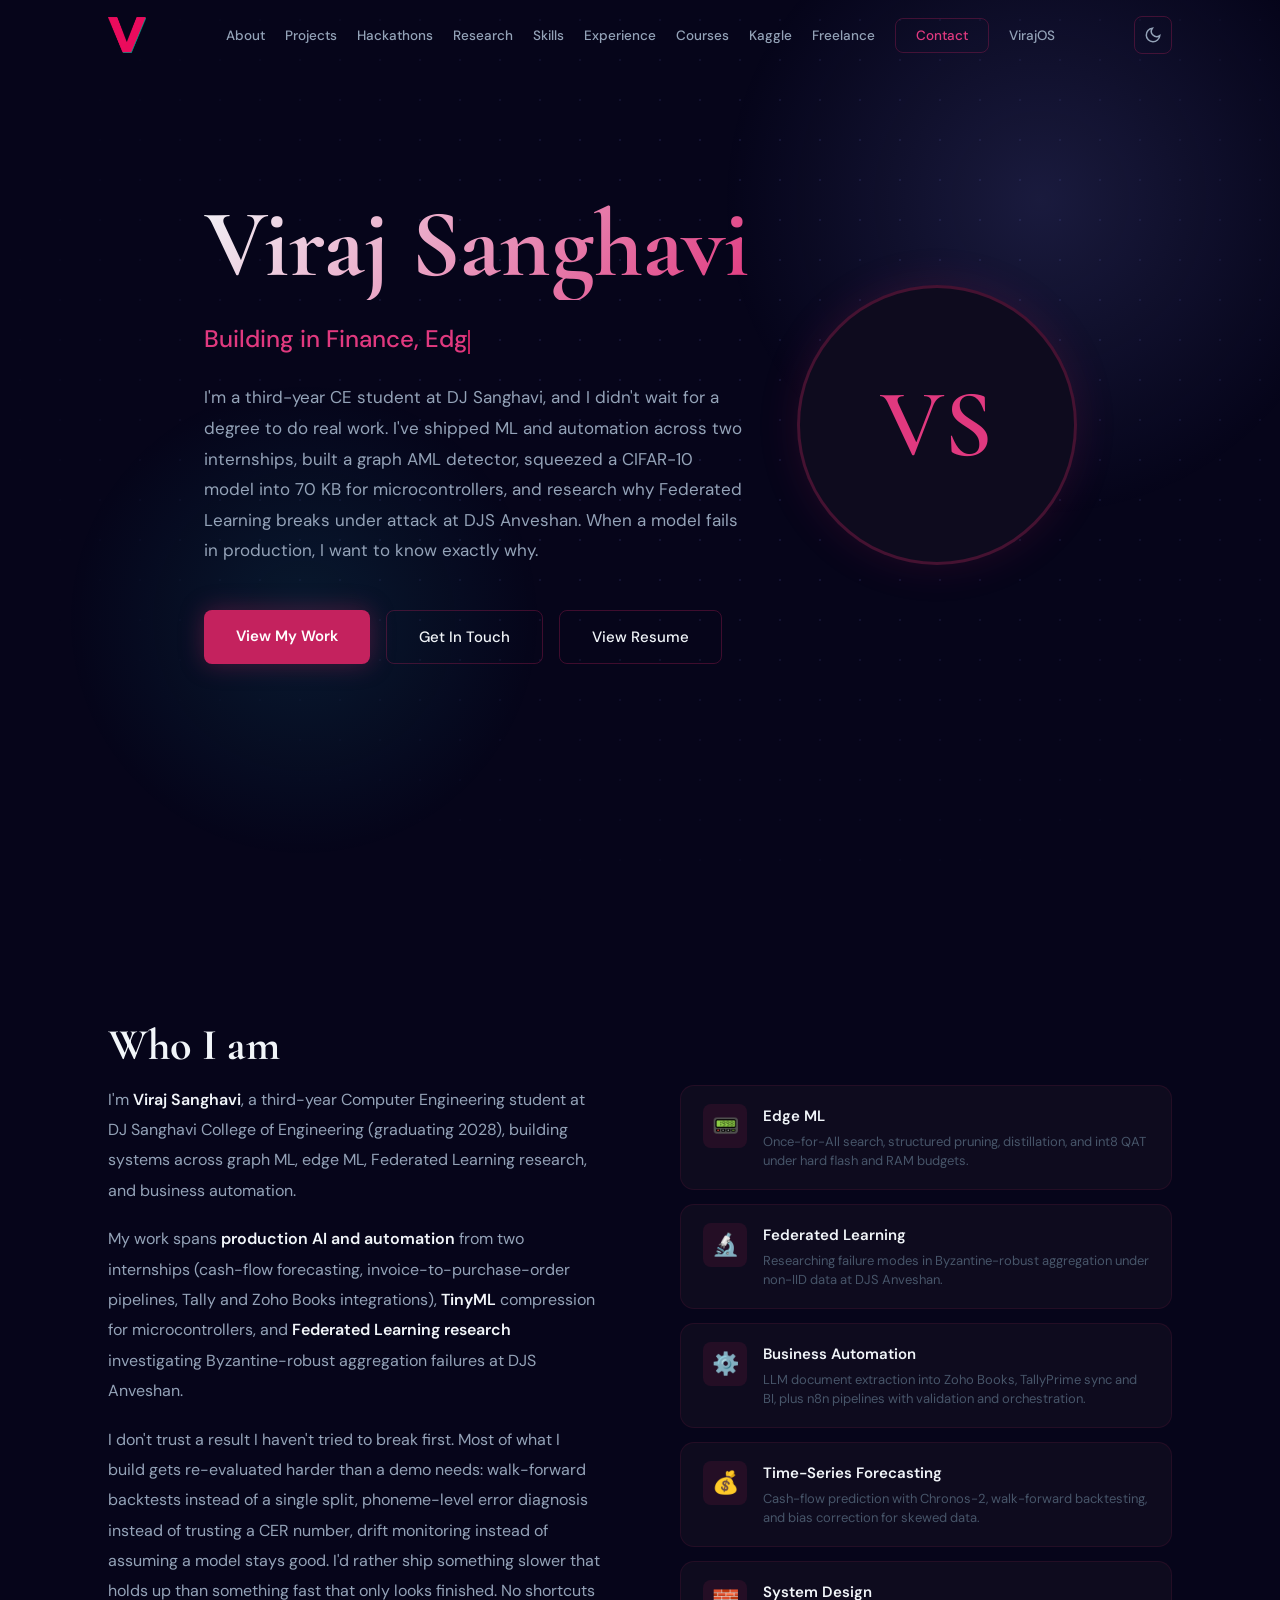
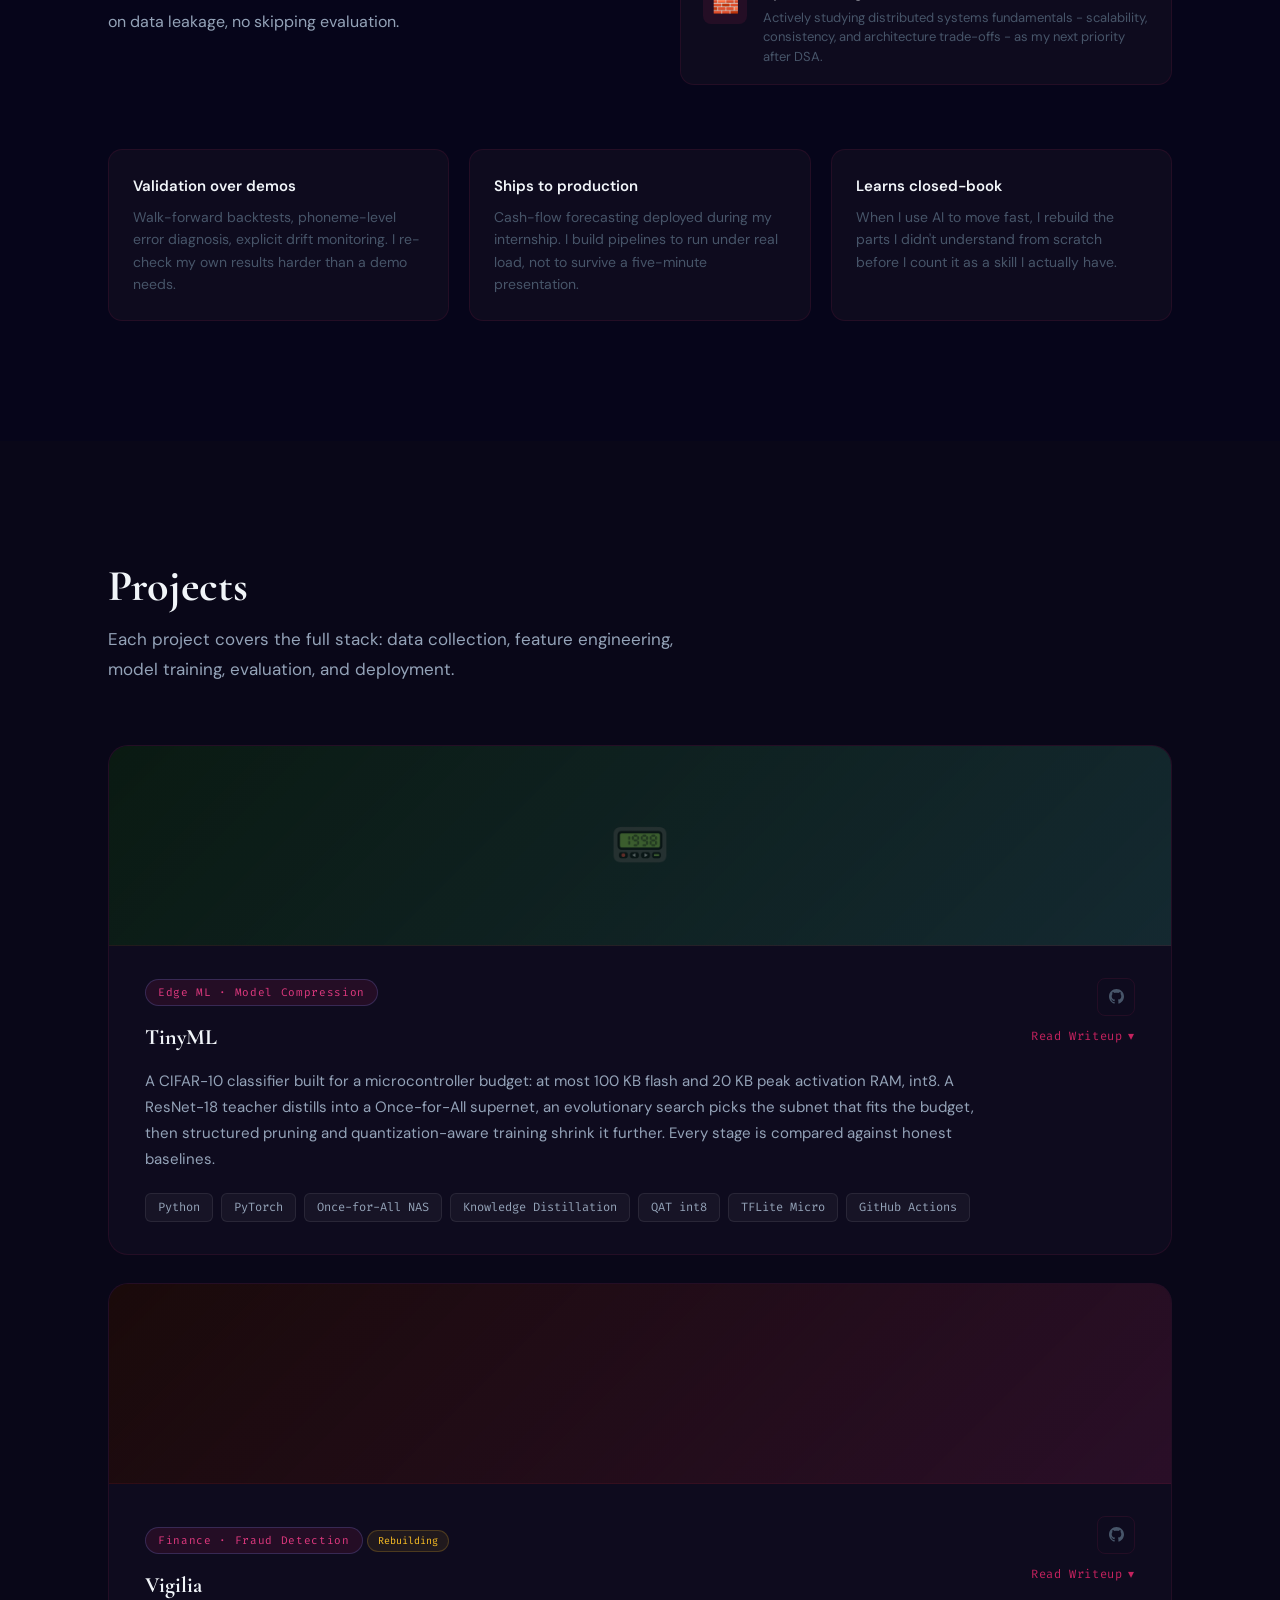
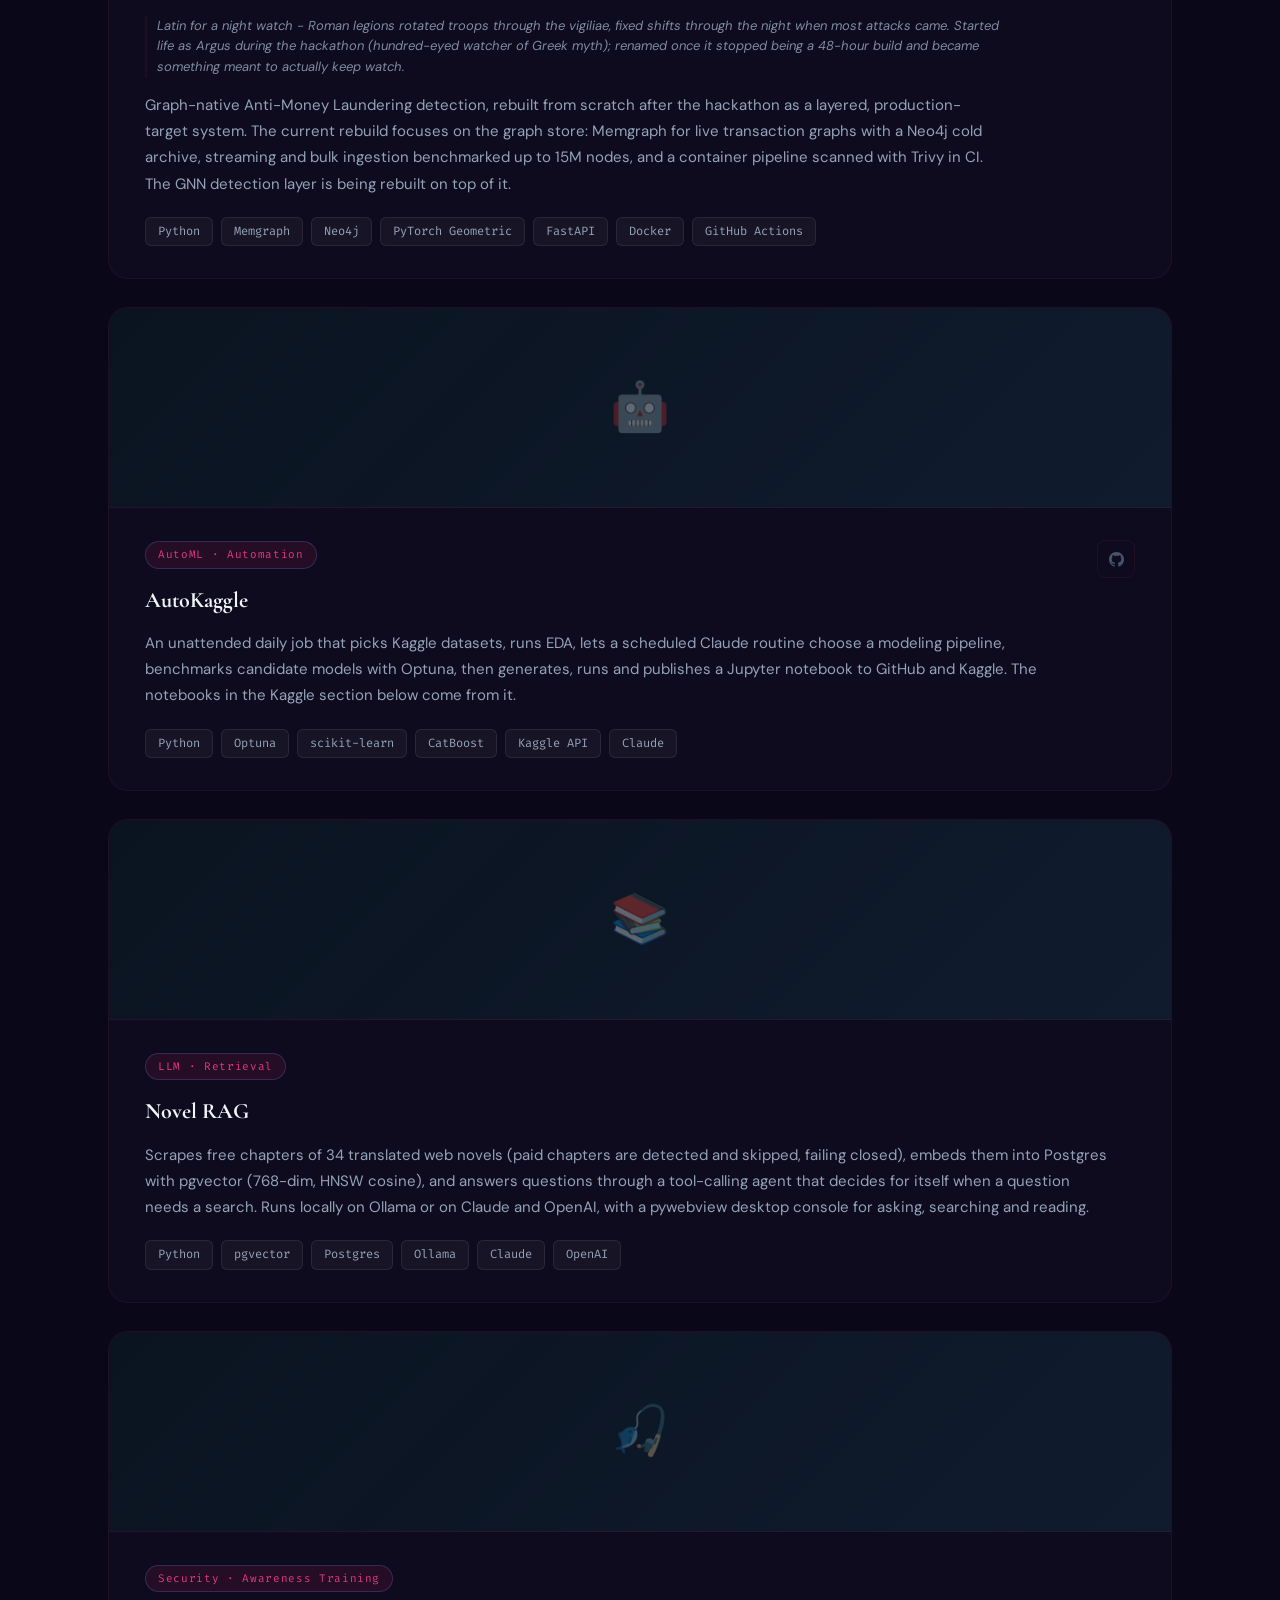
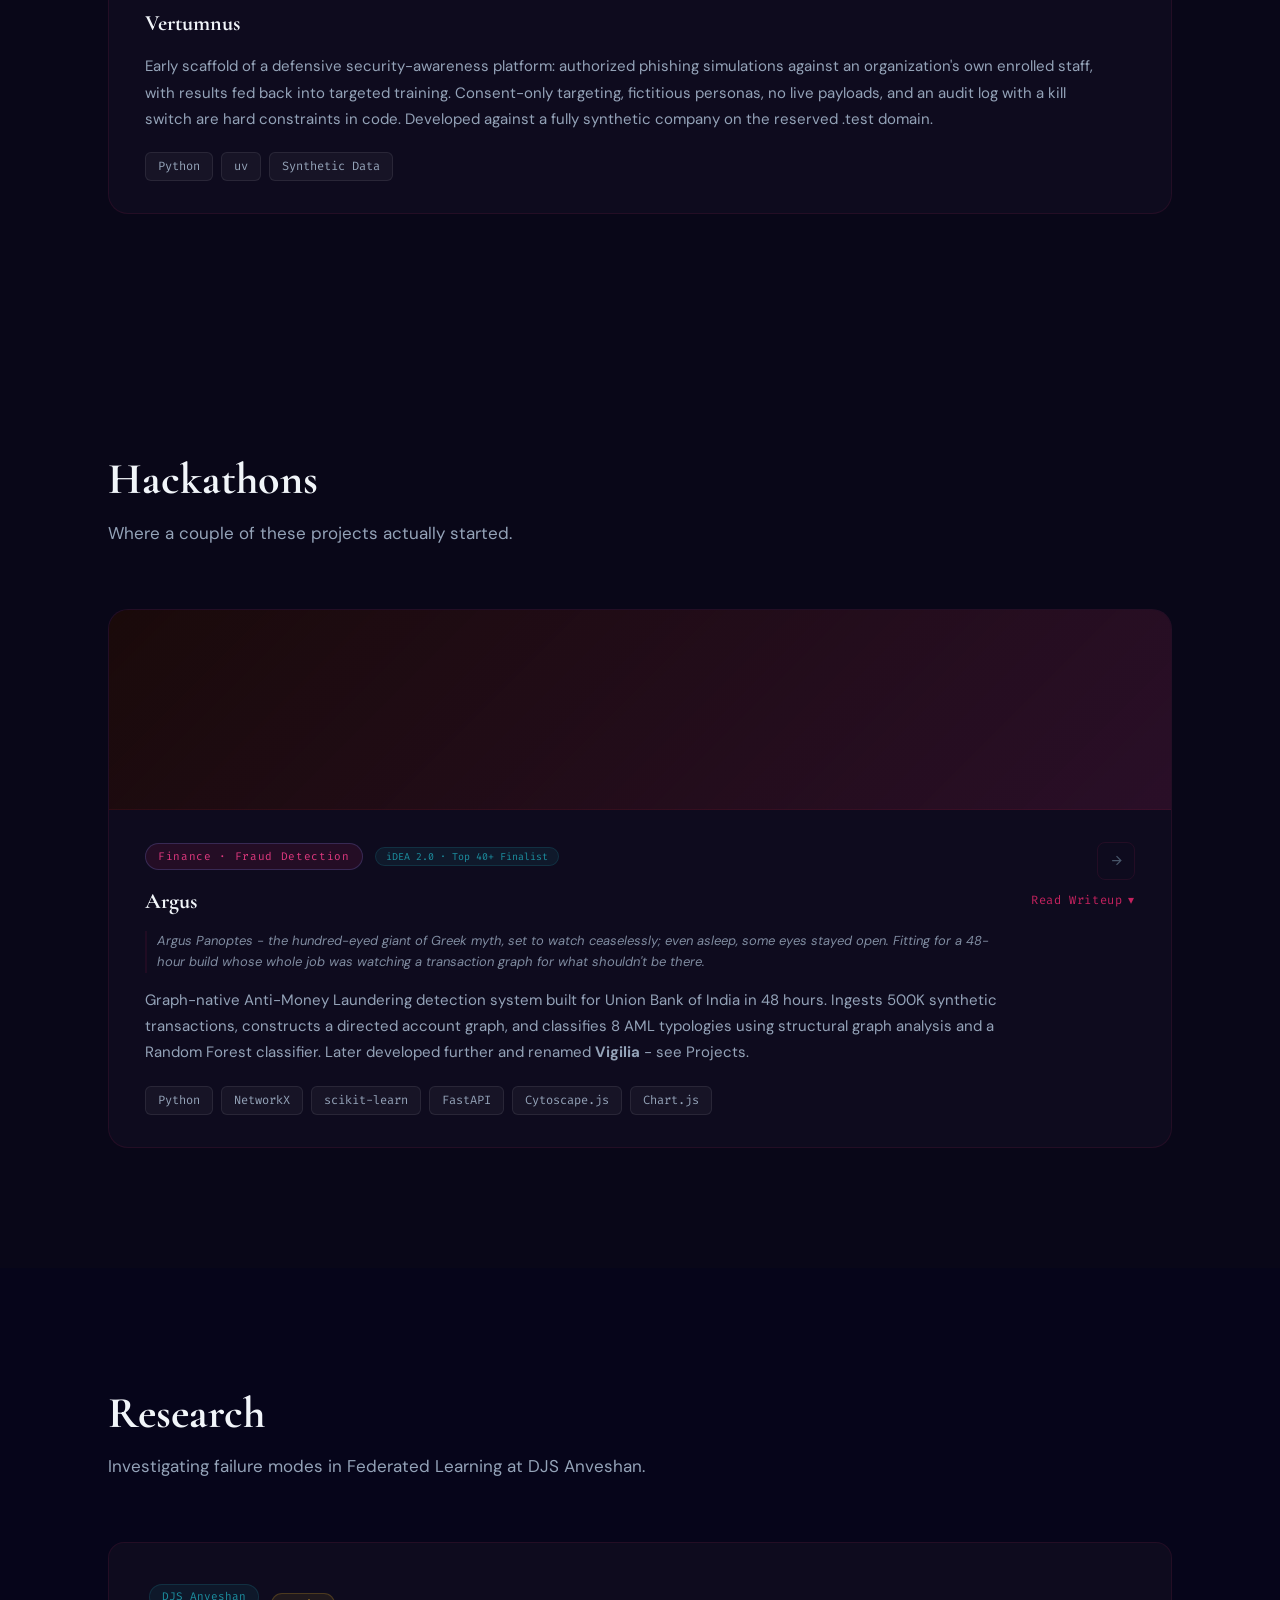
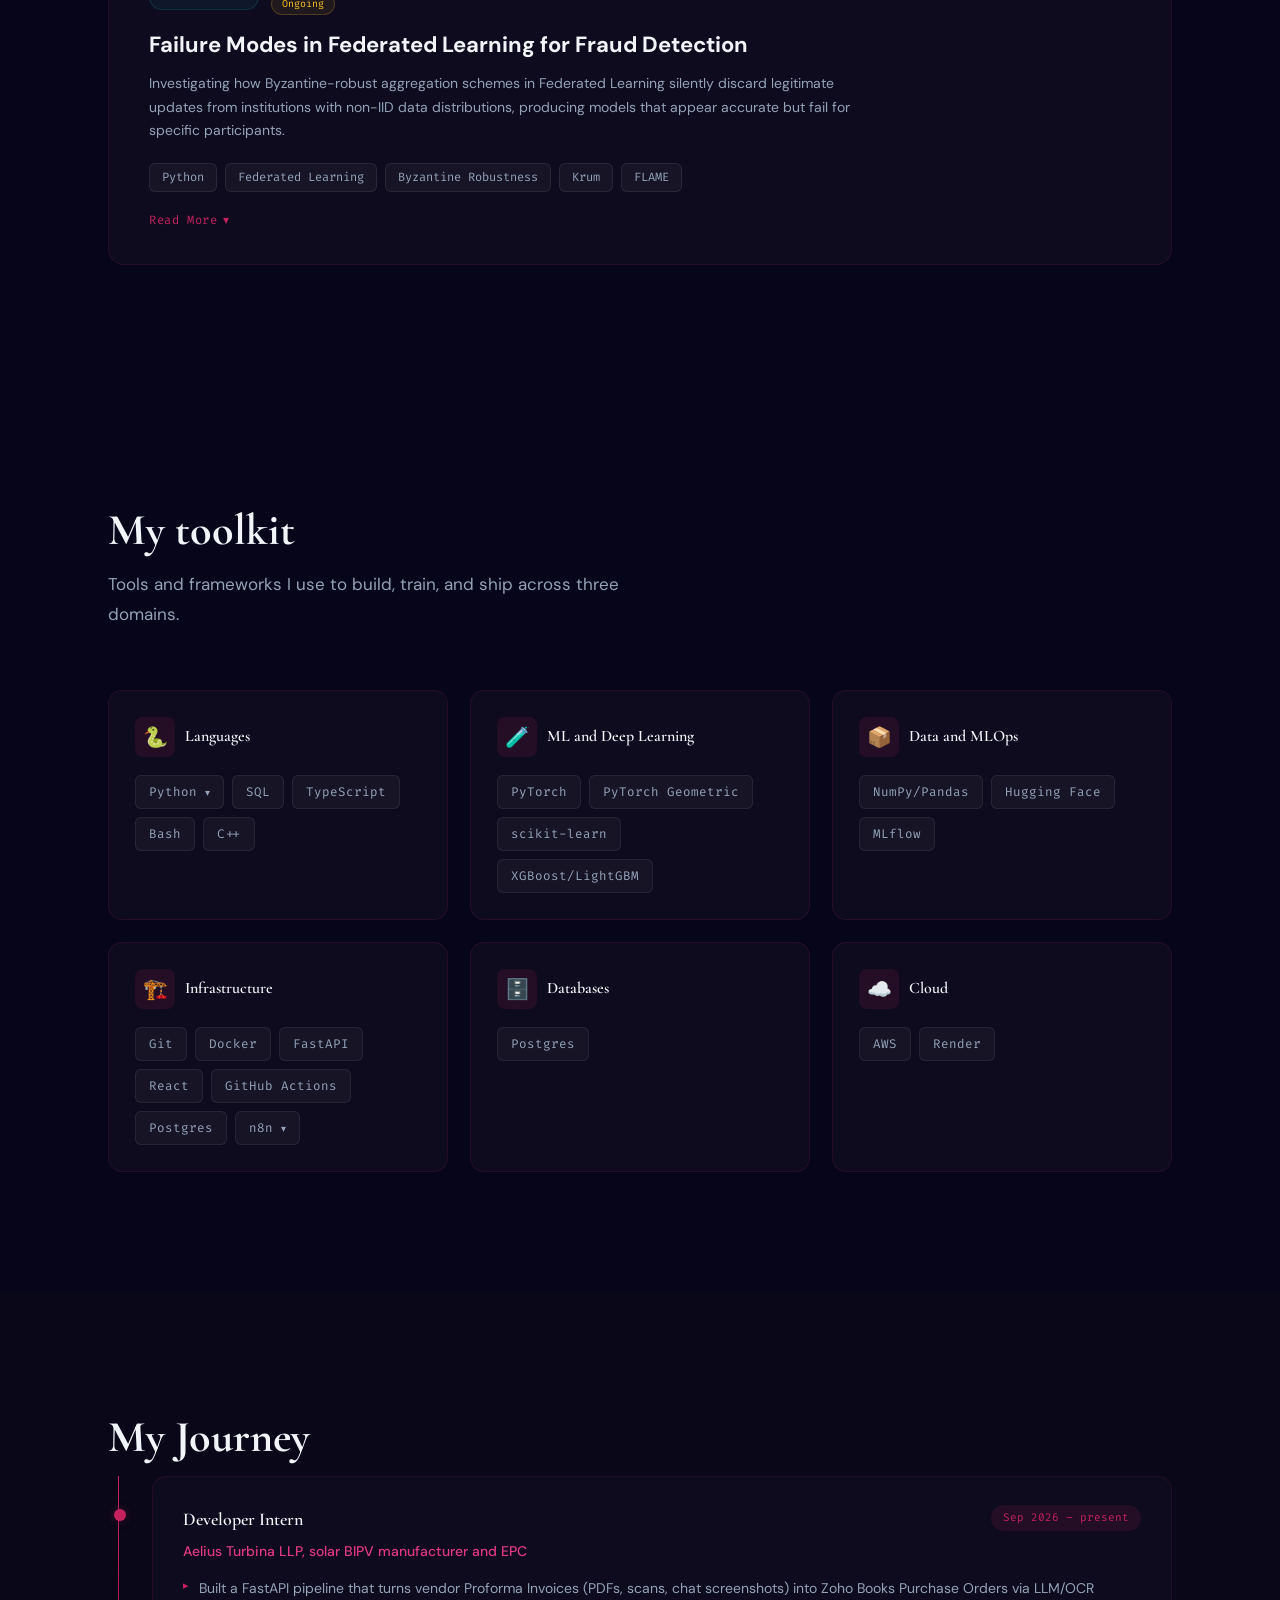
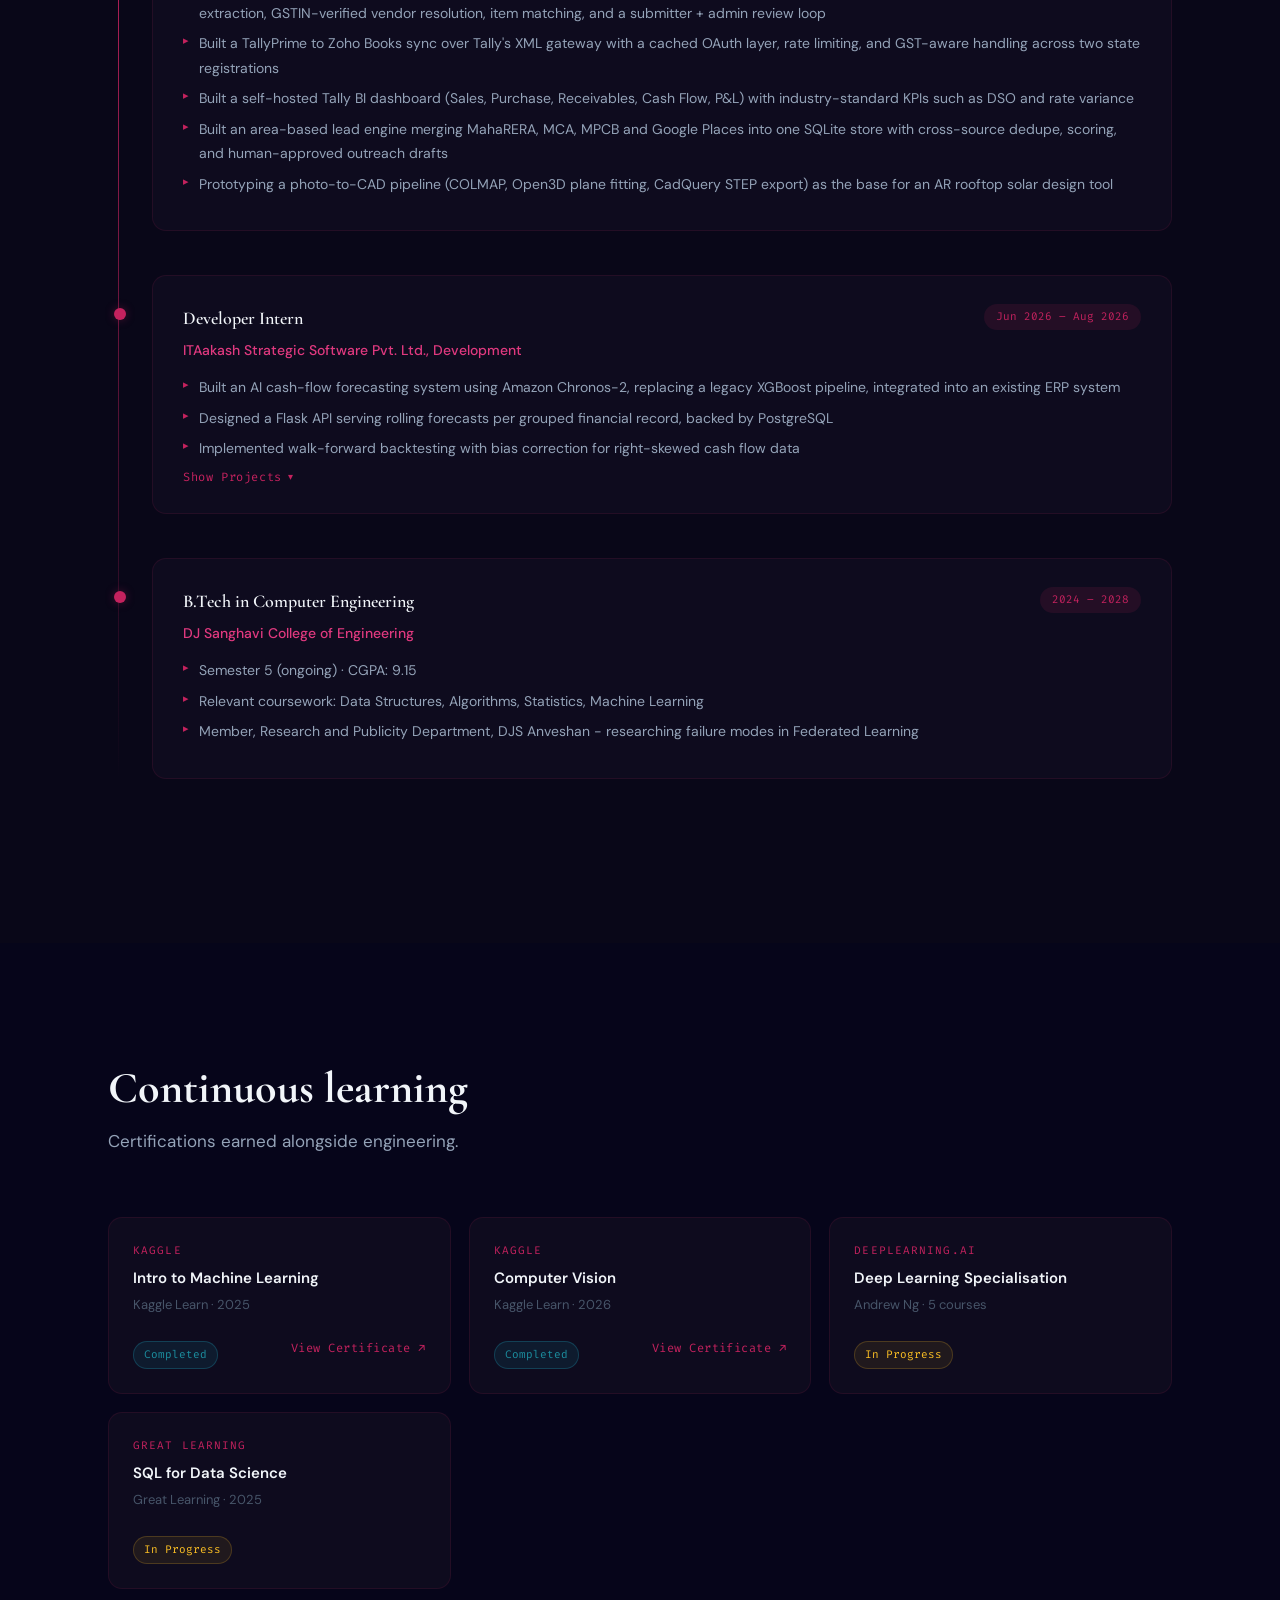
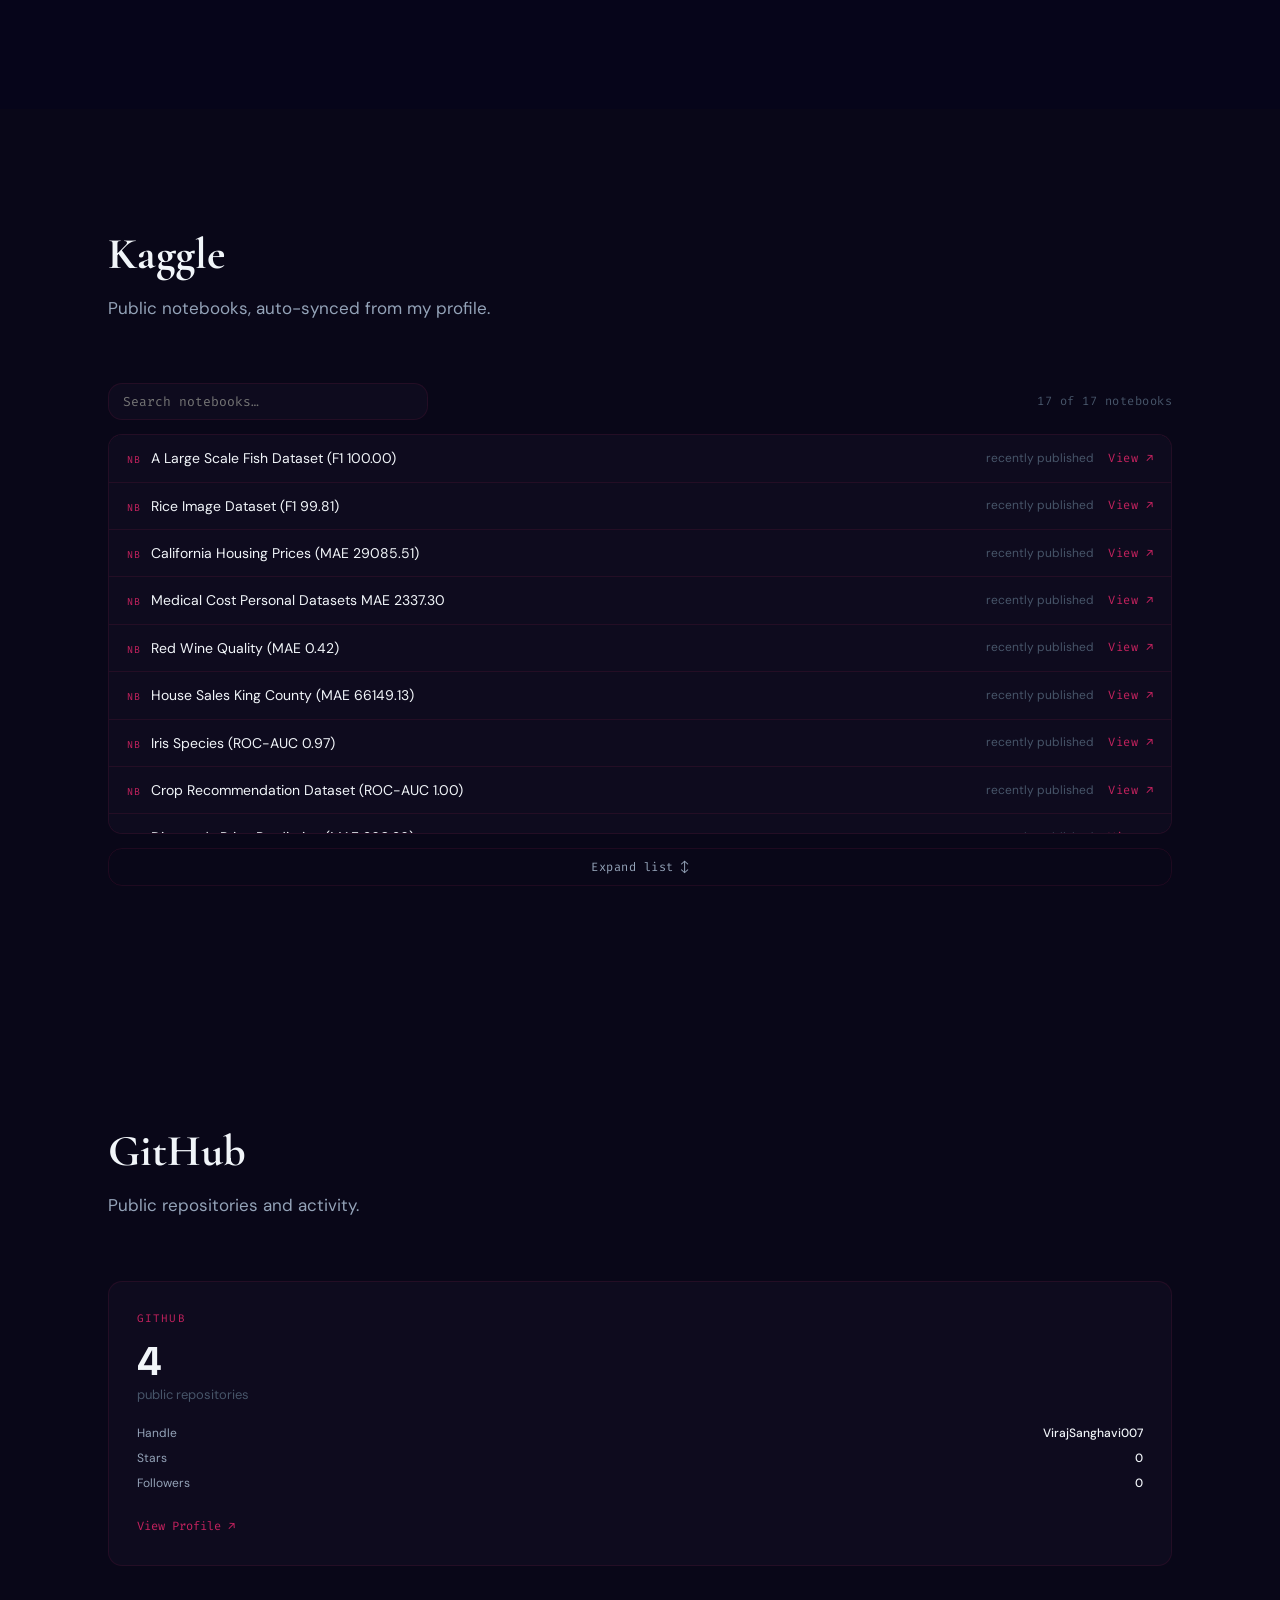
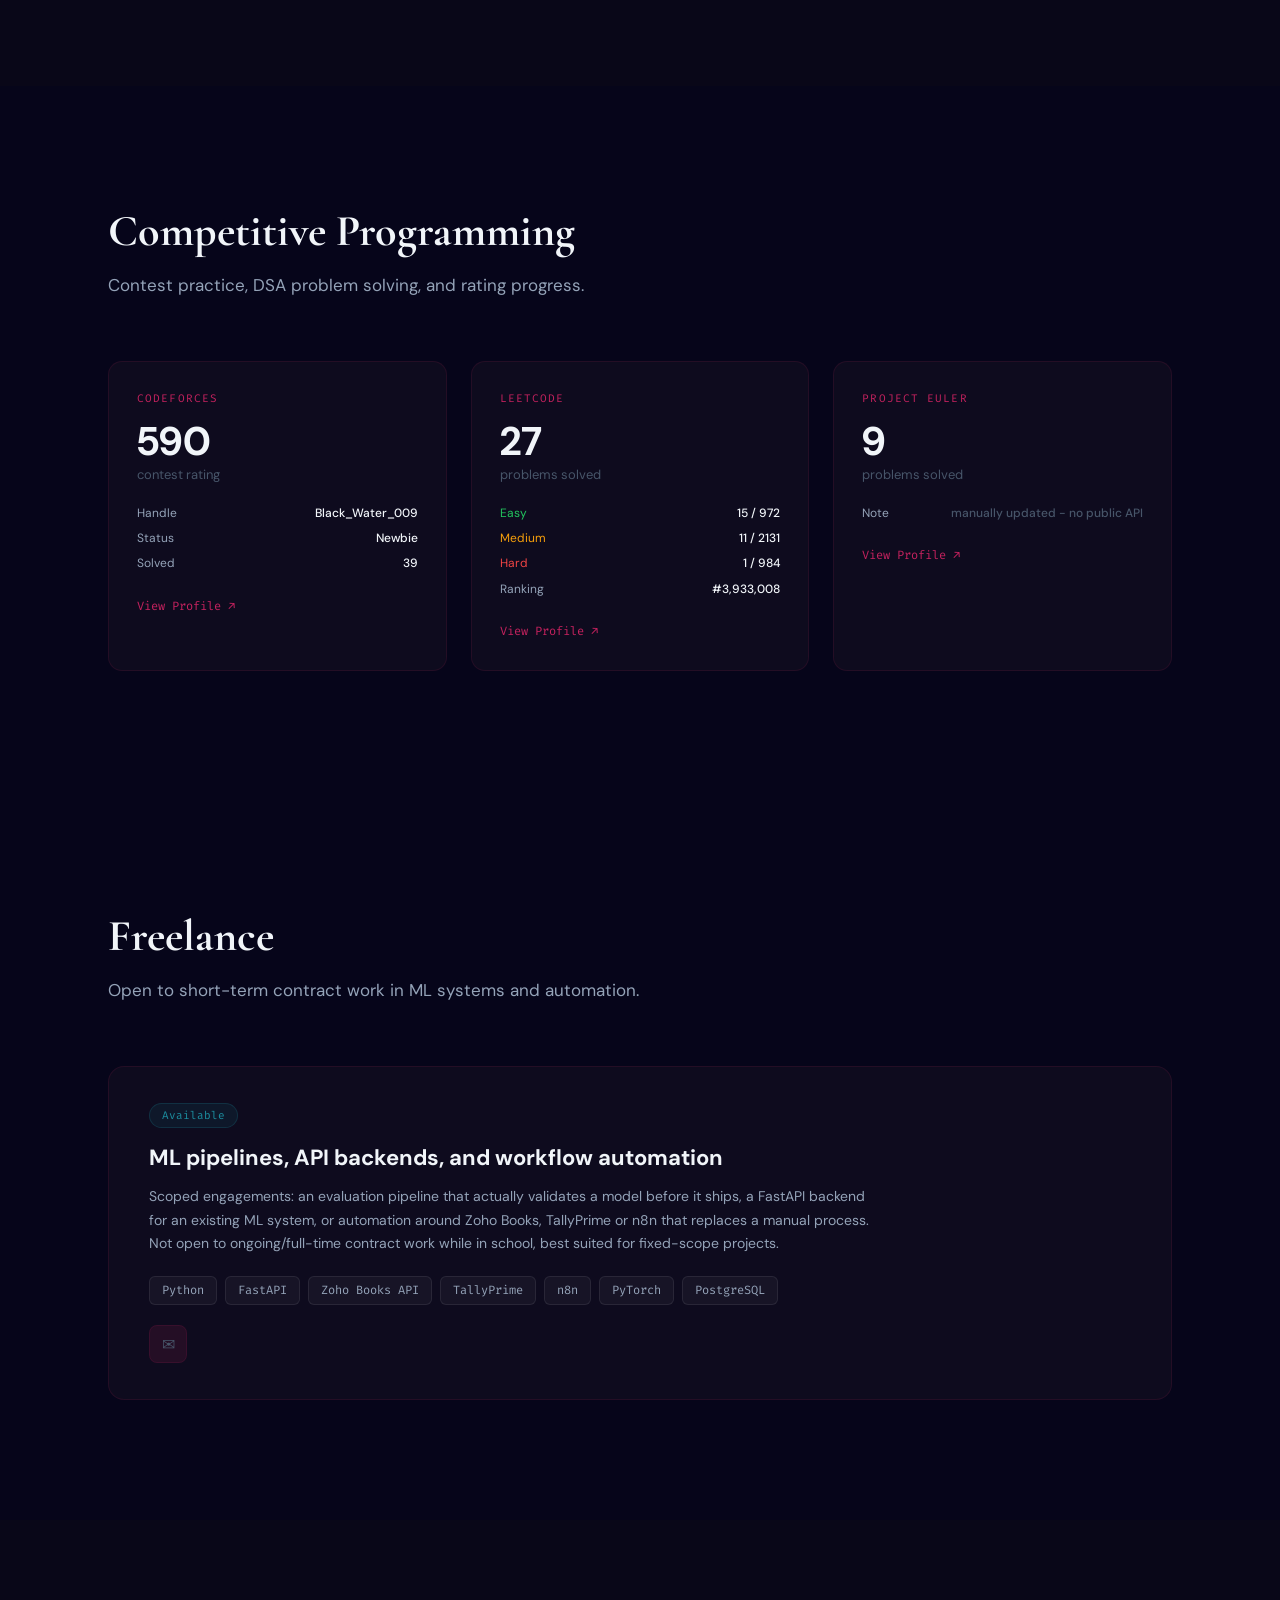
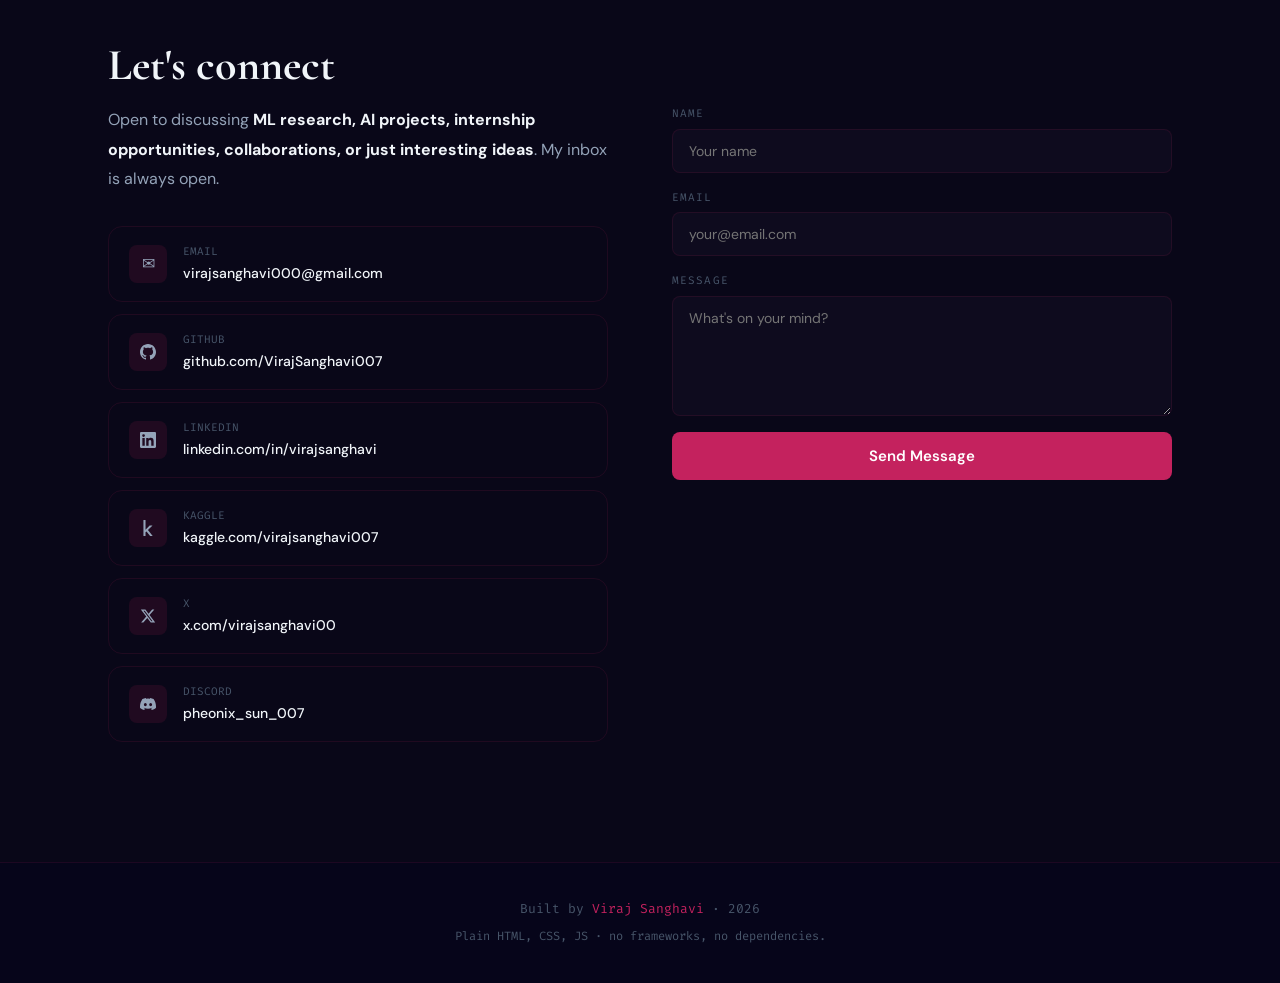
==== commit e5bb15c1: "Point site URLs at virajsanghavi.uk Switch OG/Twitter meta, resume links, robots.txt and sitemap.xml" ====
--- a/classic.html
+++ b/classic.html
@@ -344,6 +344,57 @@
                             <a href="https://github.com/VirajSanghavi007/AutoKaggle" target="_blank" class="project-link" title="GitHub">
                                 <svg width="15" height="15" fill="currentColor" viewBox="0 0 24 24"><path d="M12 0c-6.626 0-12 5.373-12 12 0 5.302 3.438 9.8 8.207 11.387.599.111.793-.261.793-.577v-2.234c-3.338.726-4.033-1.416-4.033-1.416-.546-1.387-1.333-1.756-1.333-1.756-1.089-.745.083-.729.083-.729 1.205.084 1.839 1.237 1.839 1.237 1.07 1.834 2.807 1.304 3.492.997.107-.775.418-1.305.762-1.604-2.665-.305-5.467-1.334-5.467-5.931 0-1.311.469-2.381 1.236-3.221-.124-.303-.535-1.524.117-3.176 0 0 1.008-.322 3.301 1.23.957-.266 1.983-.399 3.003-.404 1.02.005 2.047.138 3.006.404 2.291-1.552 3.297-1.23 3.297-1.23.653 1.653.242 2.874.118 3.176.77.84 1.235 1.911 1.235 3.221 0 4.609-2.807 5.624-5.479 5.921.43.372.823 1.102.823 2.222v3.293c0 .319.192.694.801.576 4.765-1.589 8.199-6.086 8.199-11.386 0-6.627-5.373-12-12-12z"/></svg>
                             </a>
+                        </div>
+                    </div>
+                </div>
+            </div>
+
+            <!-- PROJECT: Novel RAG -->
+            <div class="project-card fade-in">
+                <div class="project-visual" style="background:linear-gradient(135deg,#0a1420,rgba(28,143,160,0.12))">
+                    <span class="project-visual-icon">📚</span>
+                </div>
+                <div class="project-header">
+                    <div>
+                        <span class="project-tag">LLM · Retrieval</span>
+                        <h3 class="project-title">Novel RAG</h3>
+                        <p class="project-desc">
+                            Scrapes free chapters of 34 translated web novels (paid chapters are detected and skipped, failing
+                            closed), embeds them into Postgres with pgvector (768-dim, HNSW cosine), and answers questions through a
+                            tool-calling agent that decides for itself when a question needs a search. Runs locally on Ollama or on
+                            Claude and OpenAI, with a pywebview desktop console for asking, searching and reading.
+                        </p>
+                        <div class="project-stack">
+                            <span class="tech-tag">Python</span>
+                            <span class="tech-tag">pgvector</span>
+                            <span class="tech-tag">Postgres</span>
+                            <span class="tech-tag">Ollama</span>
+                            <span class="tech-tag">Claude</span>
+                            <span class="tech-tag">OpenAI</span>
+                        </div>
+                    </div>
+                </div>
+            </div>
+
+            <!-- PROJECT: Vertumnus -->
+            <div class="project-card fade-in">
+                <div class="project-visual" style="background:linear-gradient(135deg,#0a1420,rgba(28,143,160,0.12))">
+                    <span class="project-visual-icon">🎣</span>
+                </div>
+                <div class="project-header">
+                    <div>
+                        <span class="project-tag">Security · Awareness Training</span>
+                        <h3 class="project-title">Vertumnus</h3>
+                        <p class="project-desc">
+                            Early scaffold of a defensive security-awareness platform: authorized phishing simulations against an
+                            organization's own enrolled staff, with results fed back into targeted training. Consent-only targeting,
+                            fictitious personas, no live payloads, and an audit log with a kill switch are hard constraints in code.
+                            Developed against a fully synthetic company on the reserved .test domain.
+                        </p>
+                        <div class="project-stack">
+                            <span class="tech-tag">Python</span>
+                            <span class="tech-tag">uv</span>
+                            <span class="tech-tag">Synthetic Data</span>
                         </div>
                     </div>
                 </div>
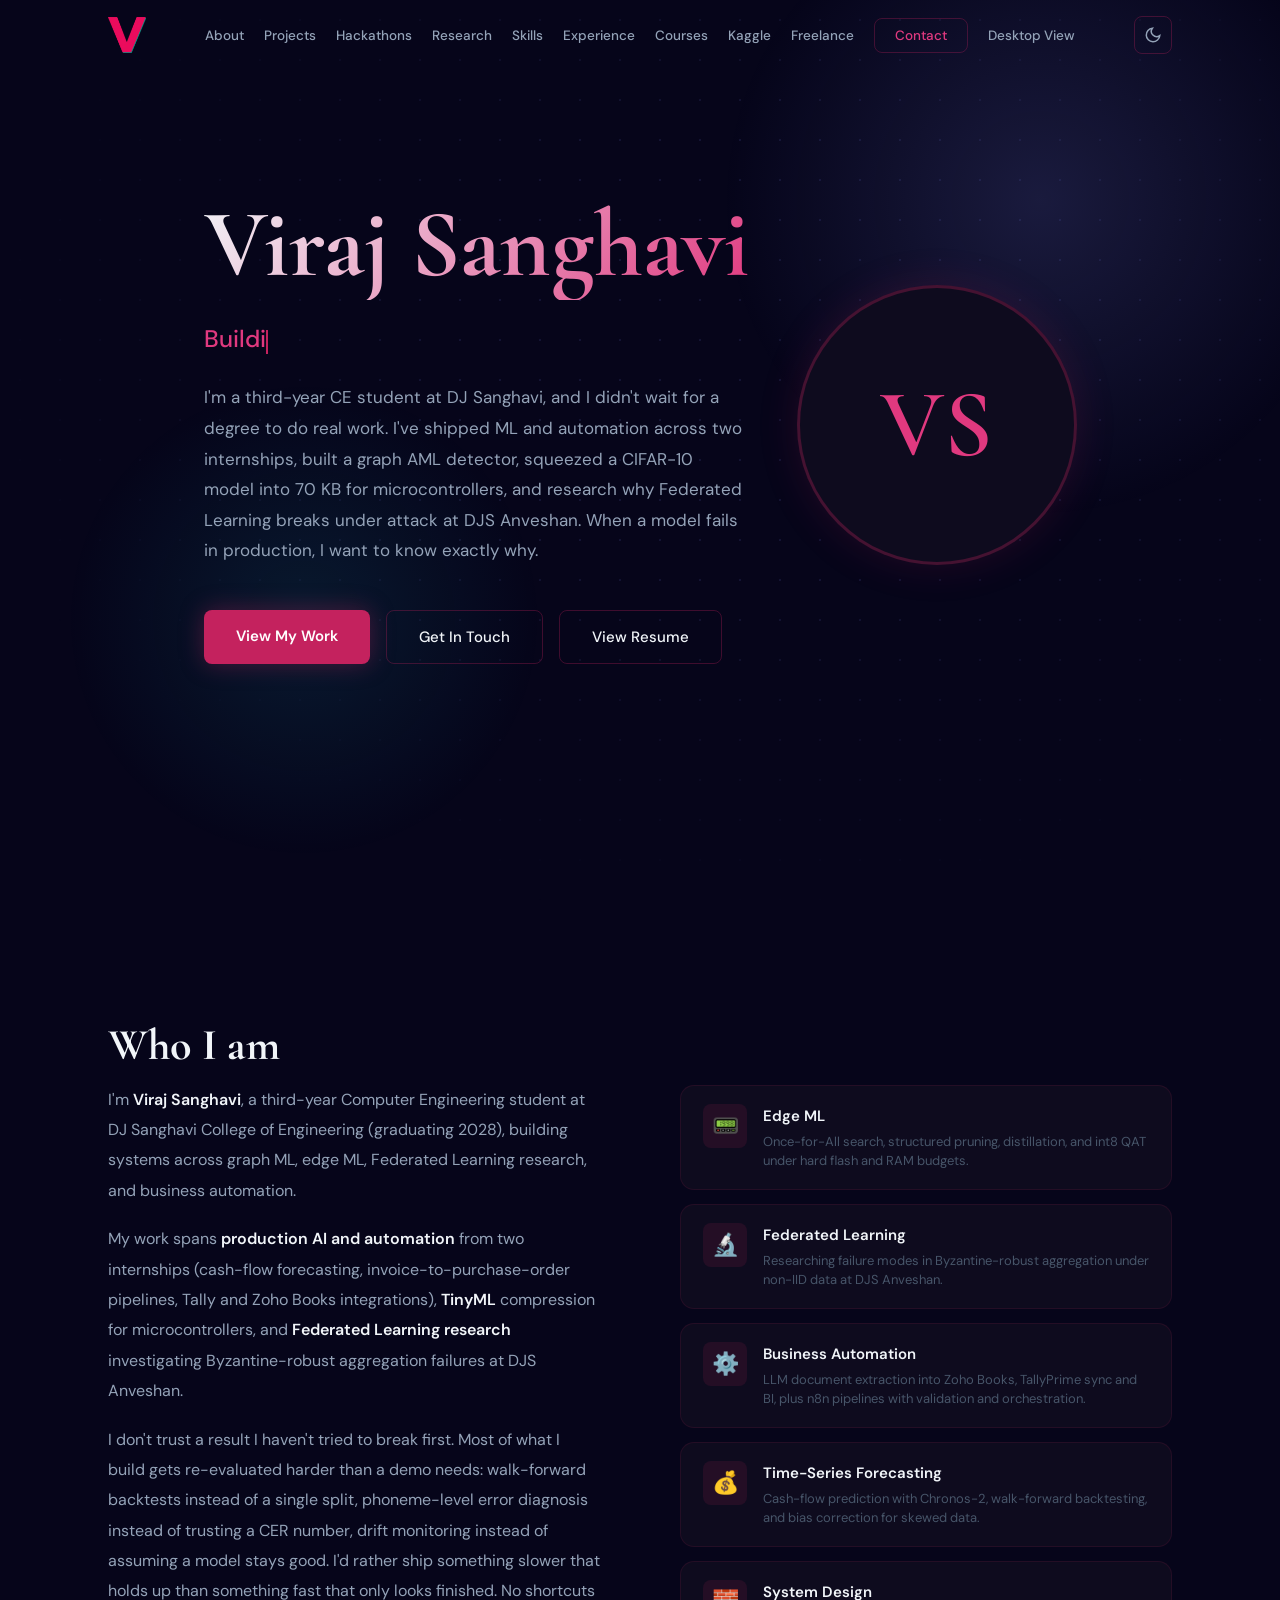
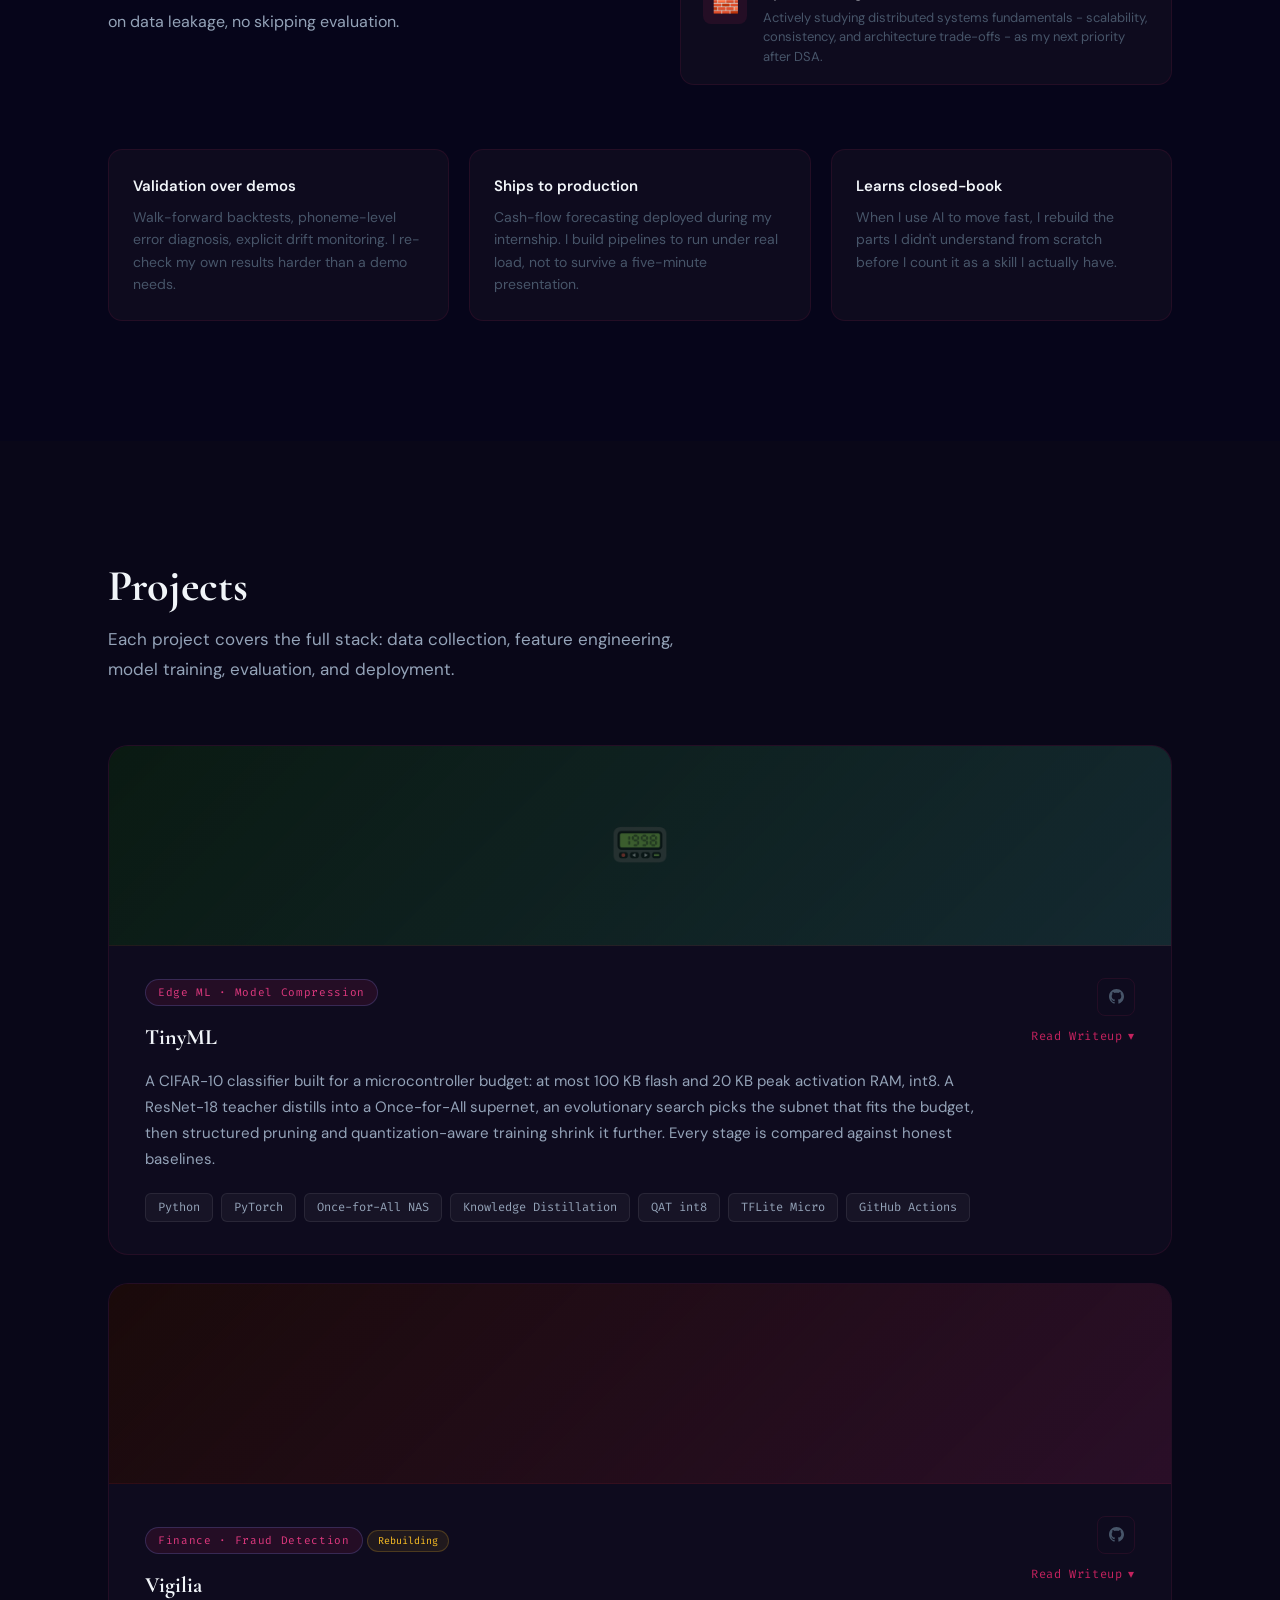
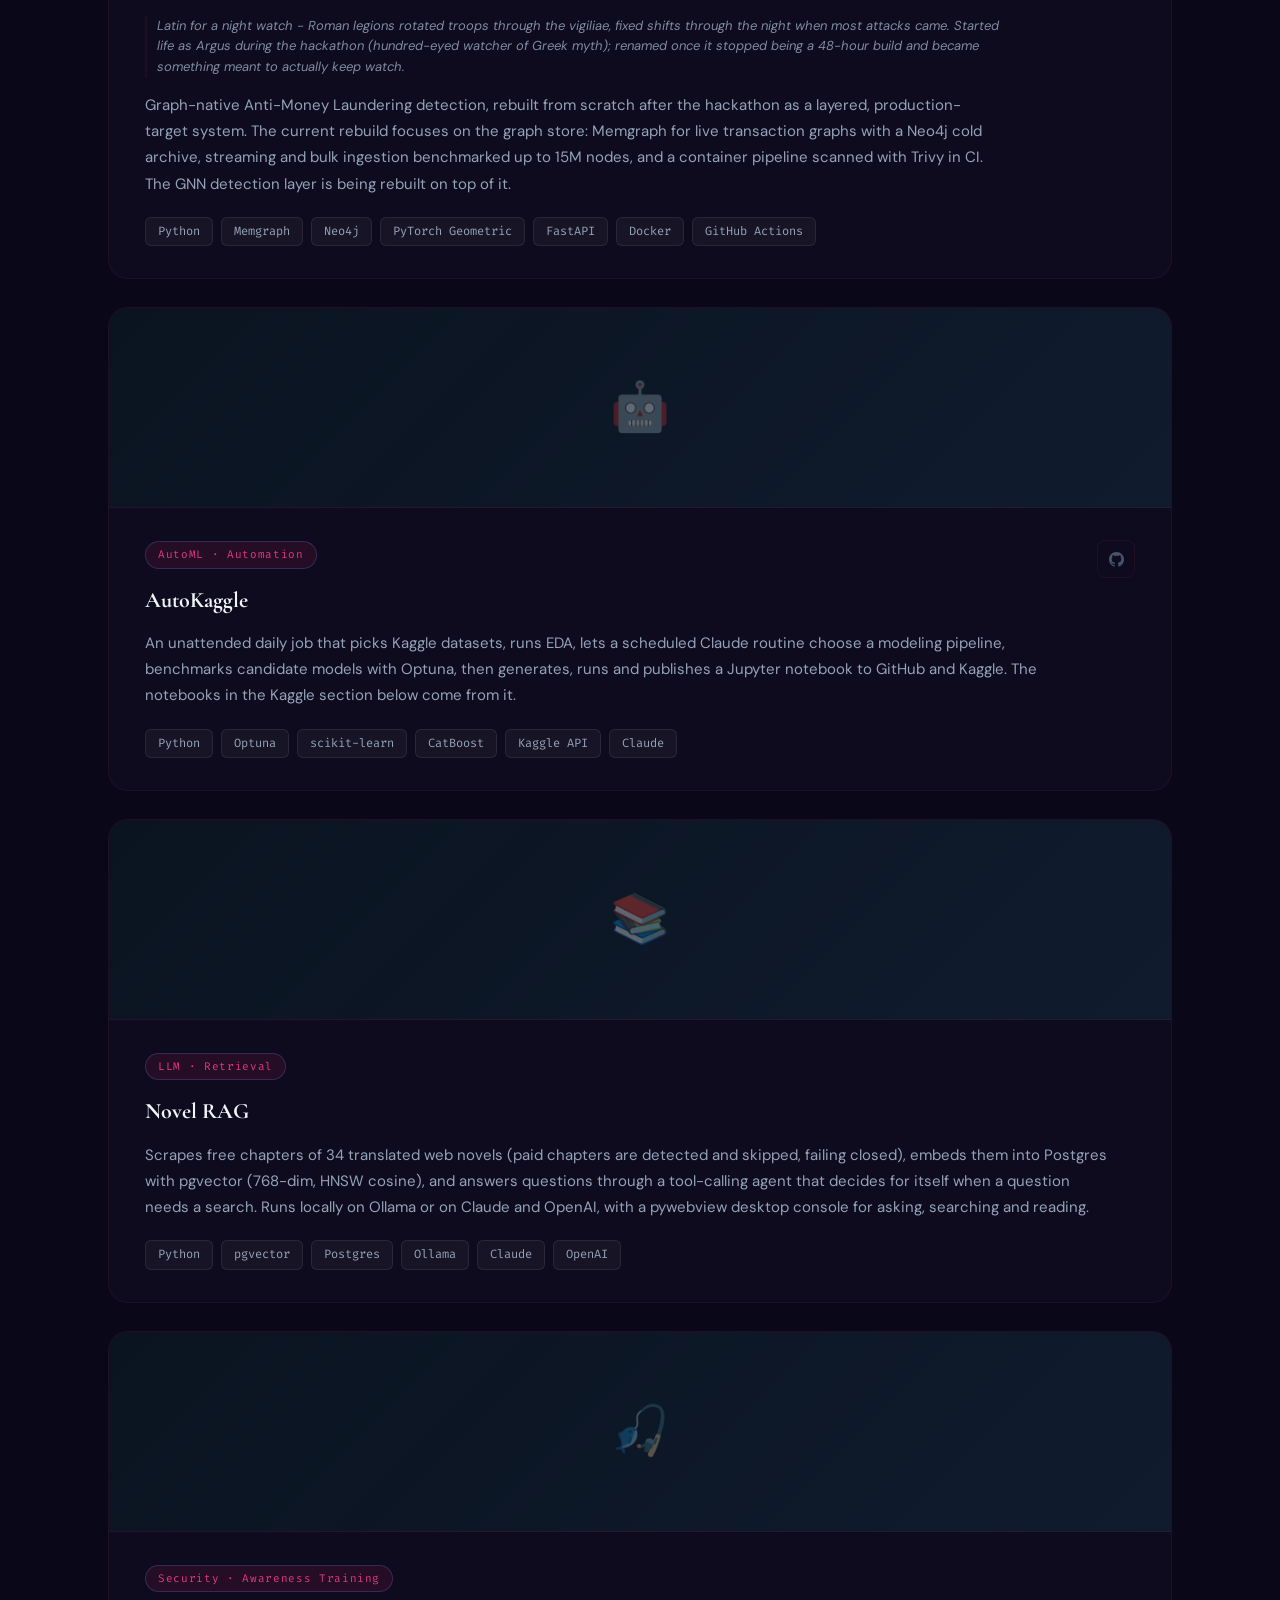
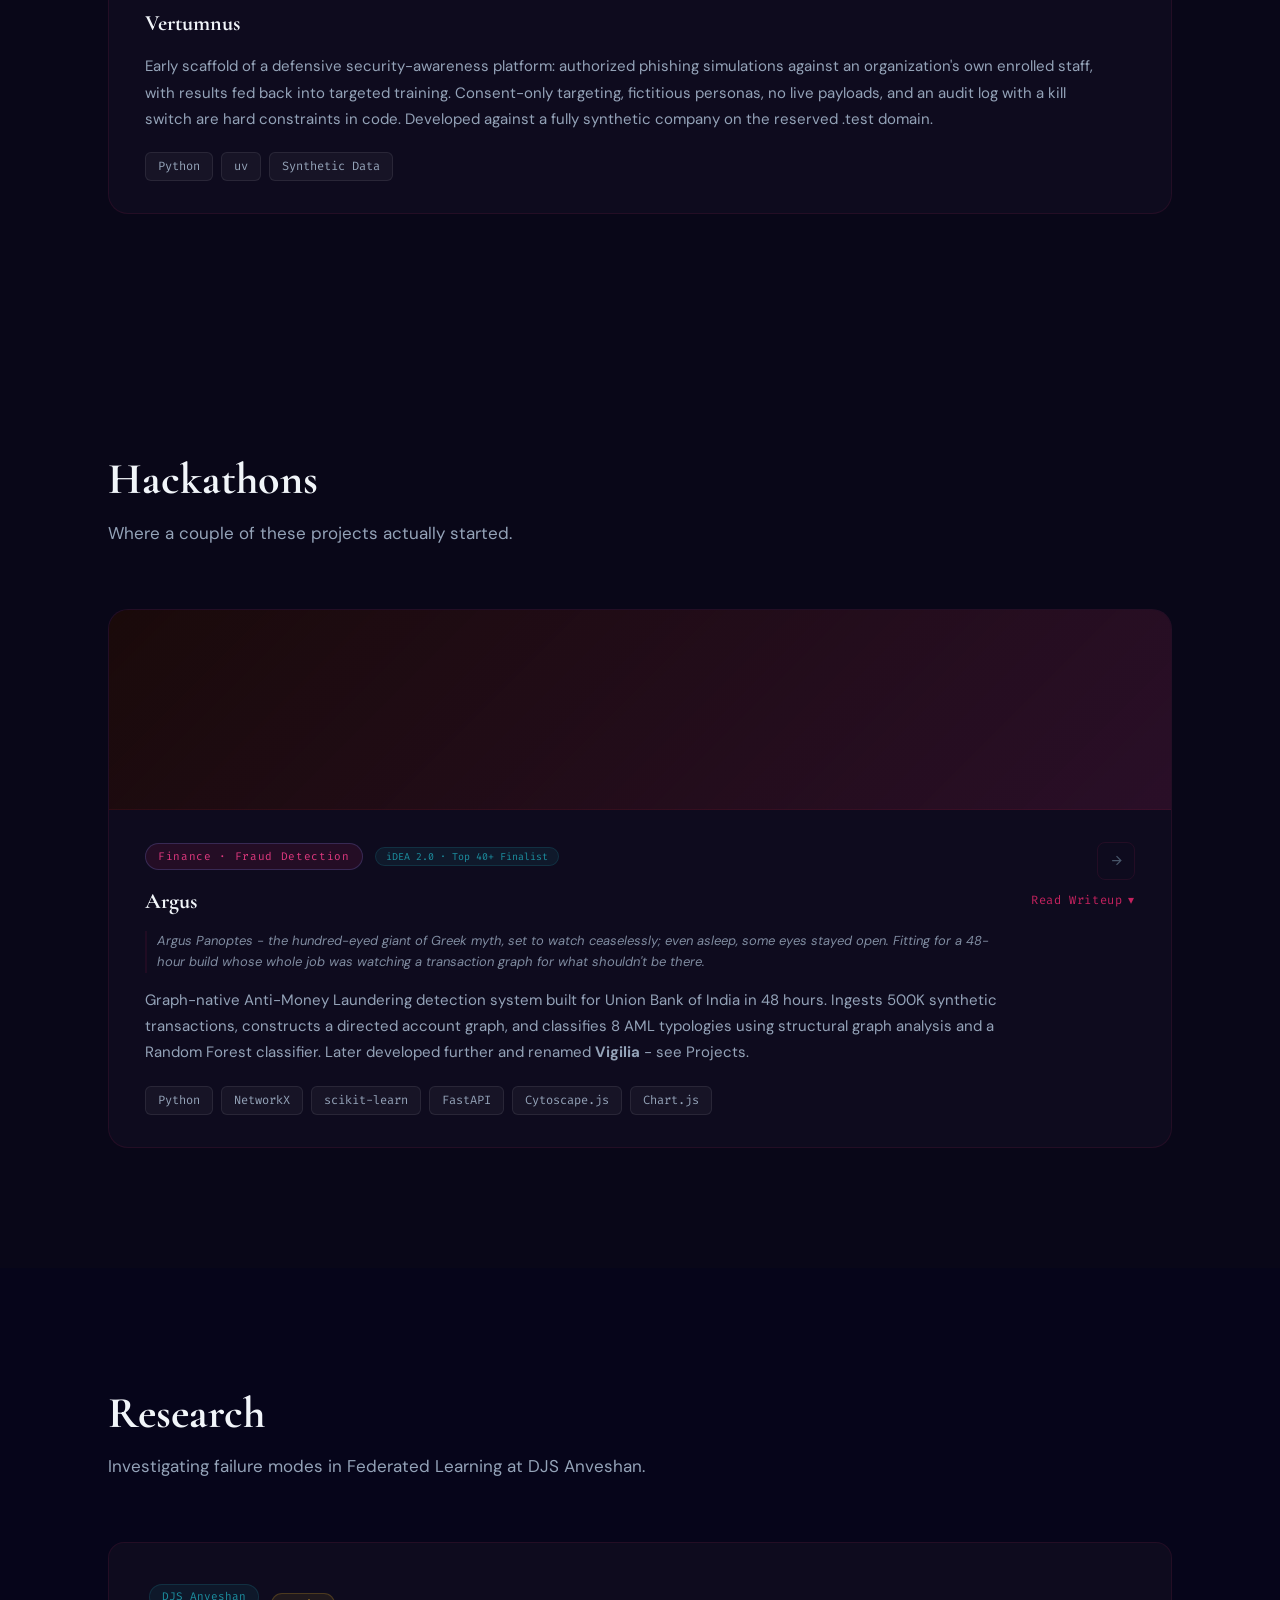
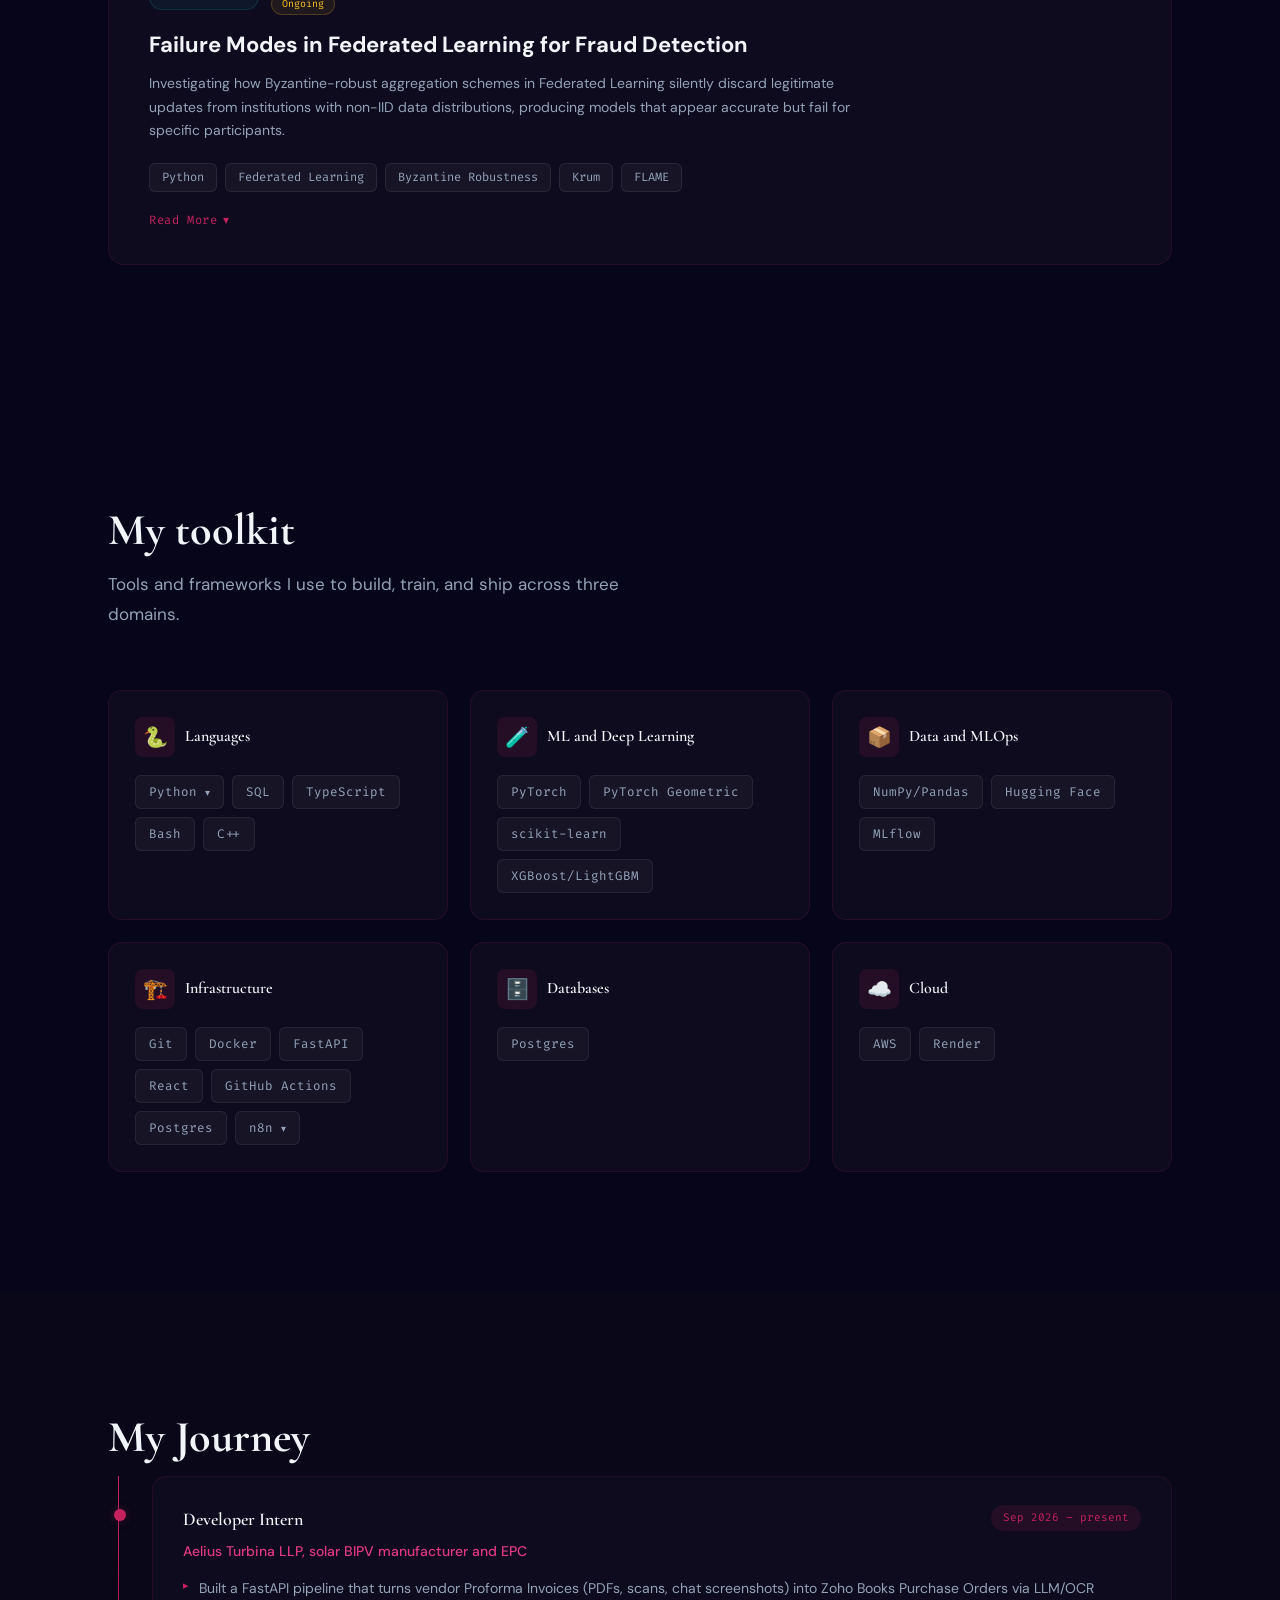
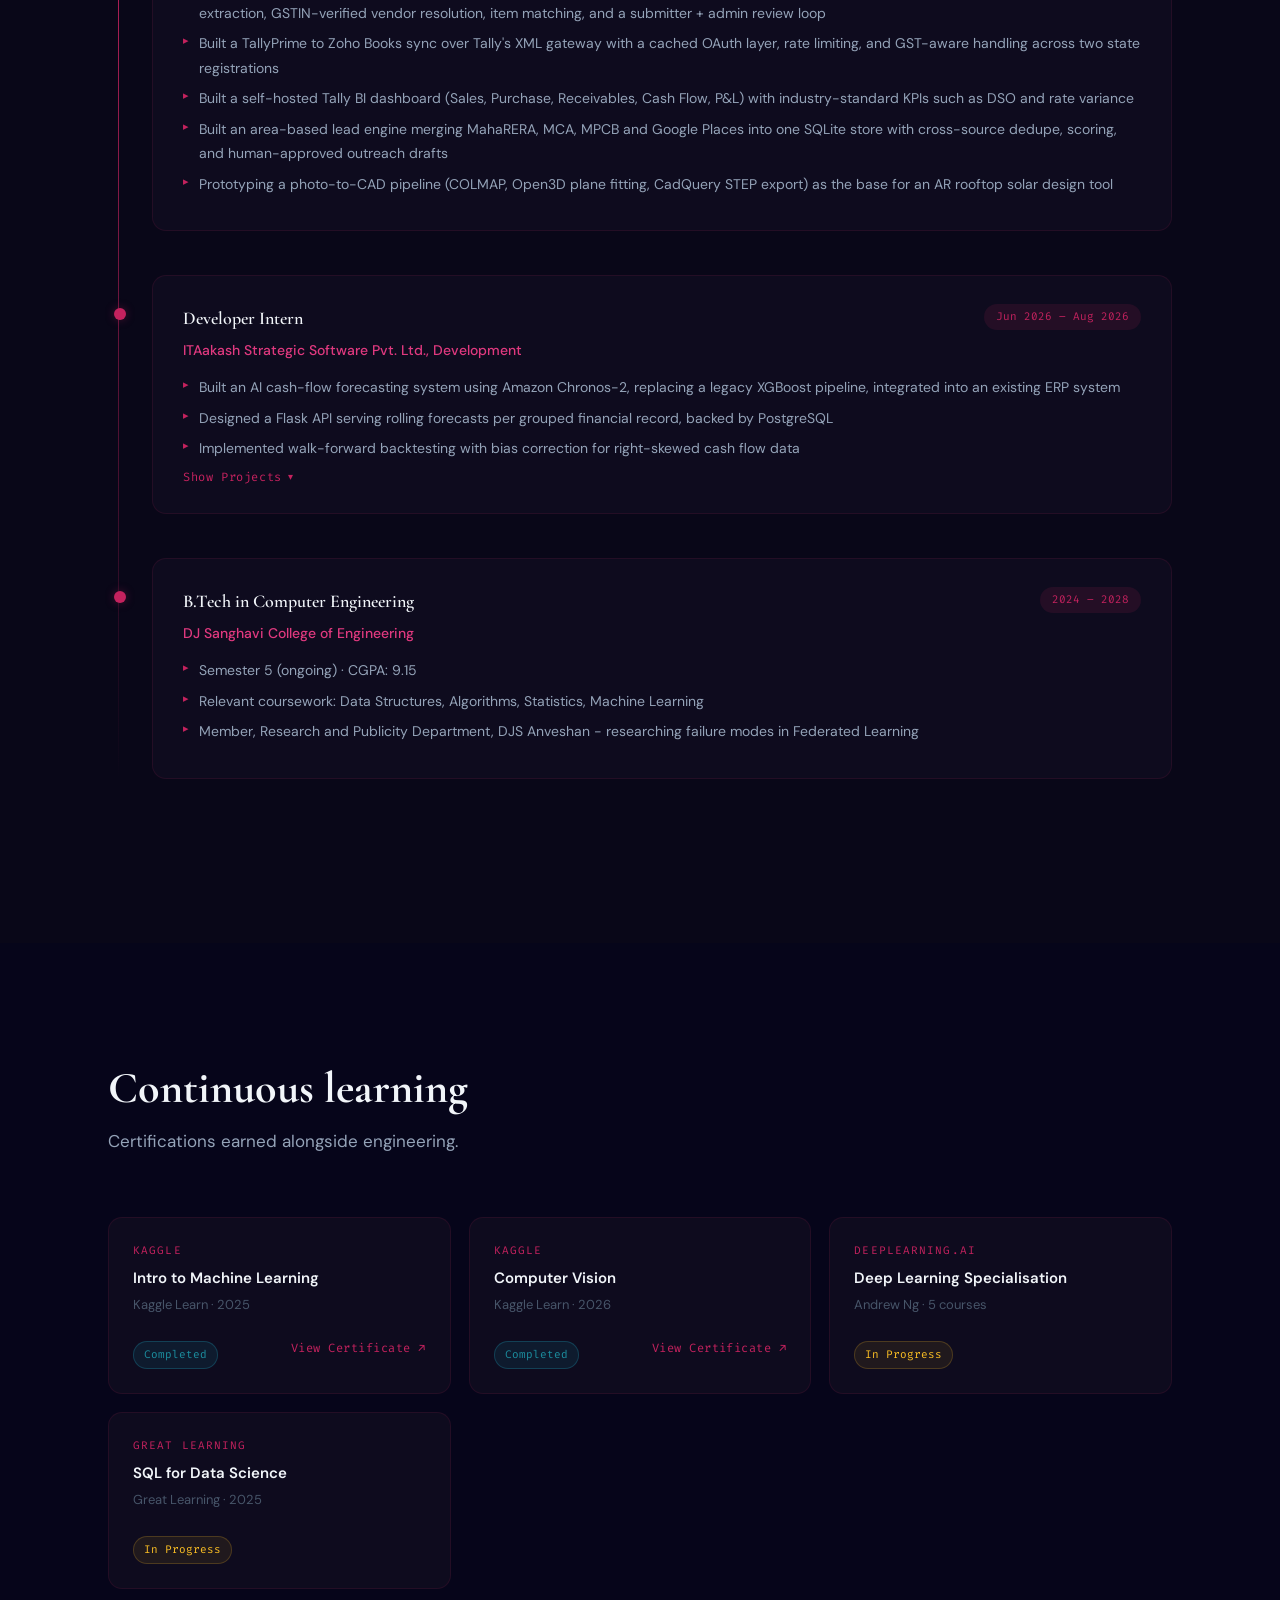
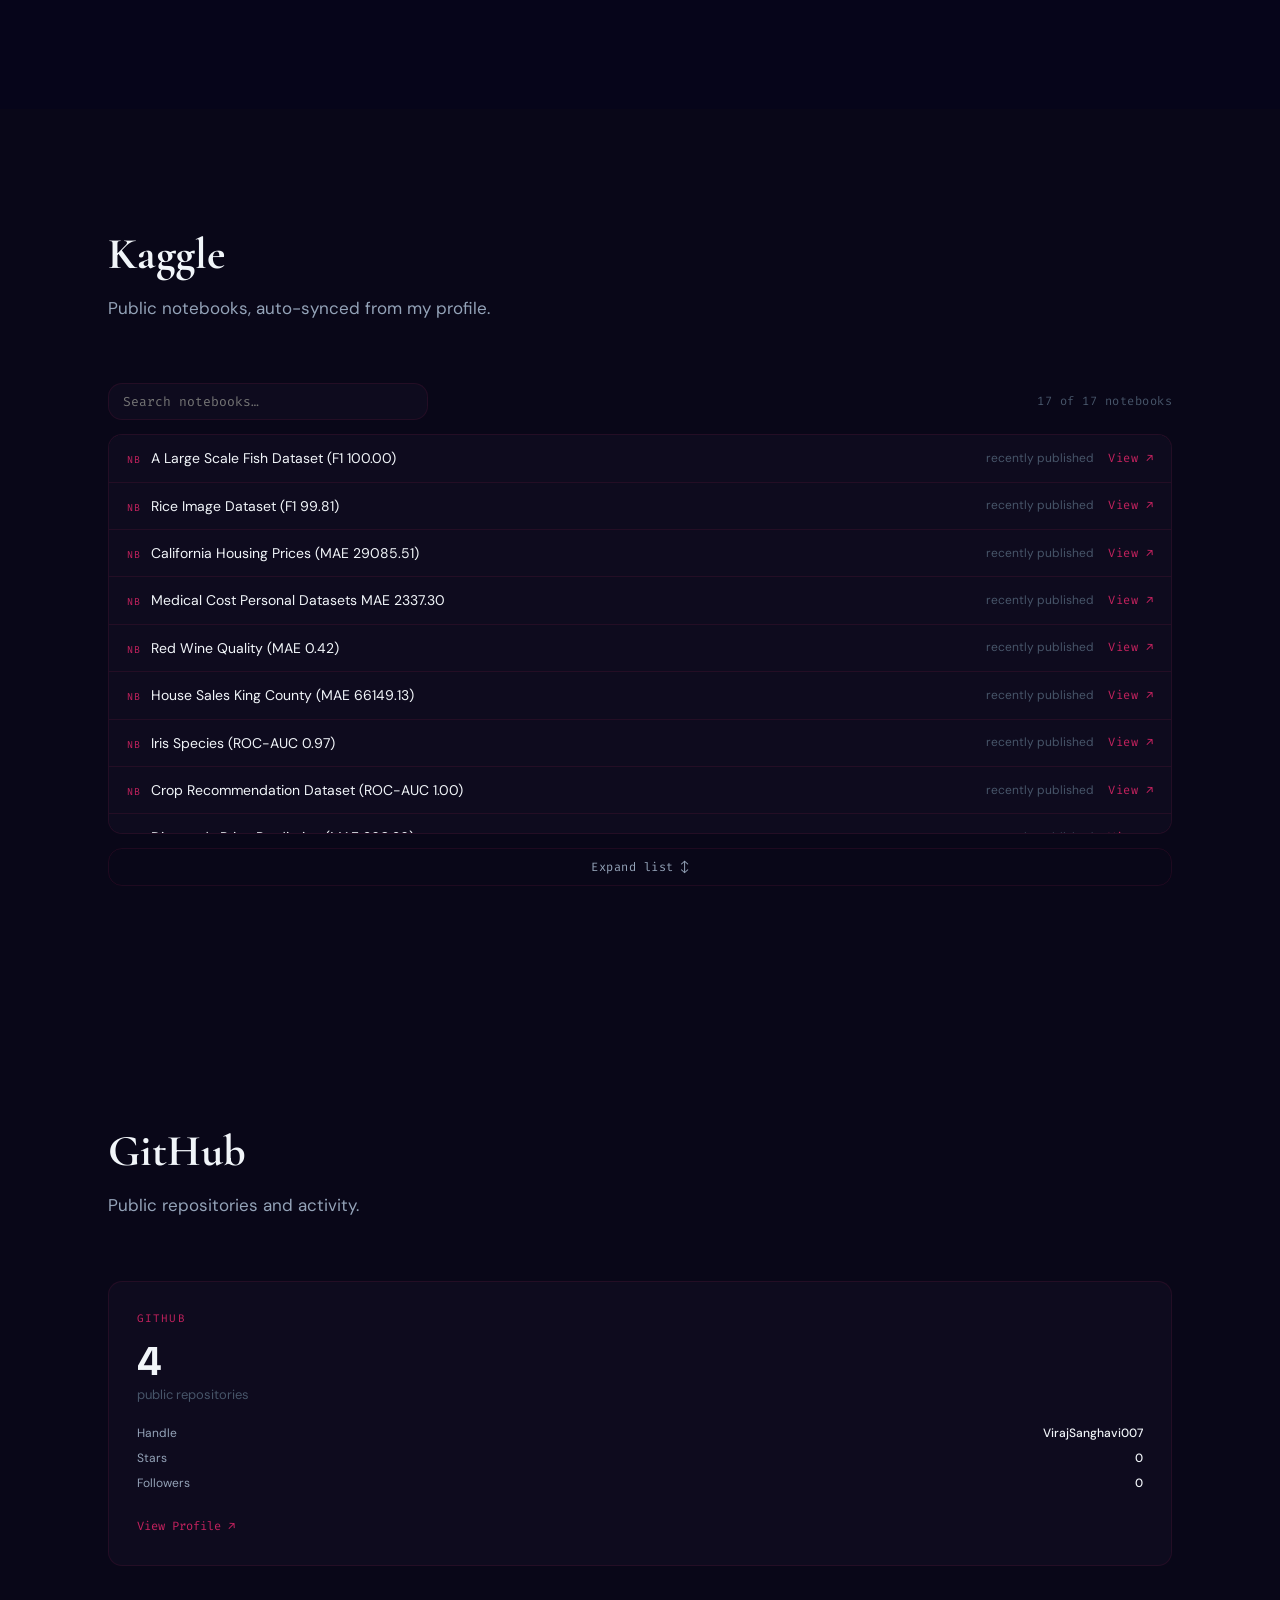
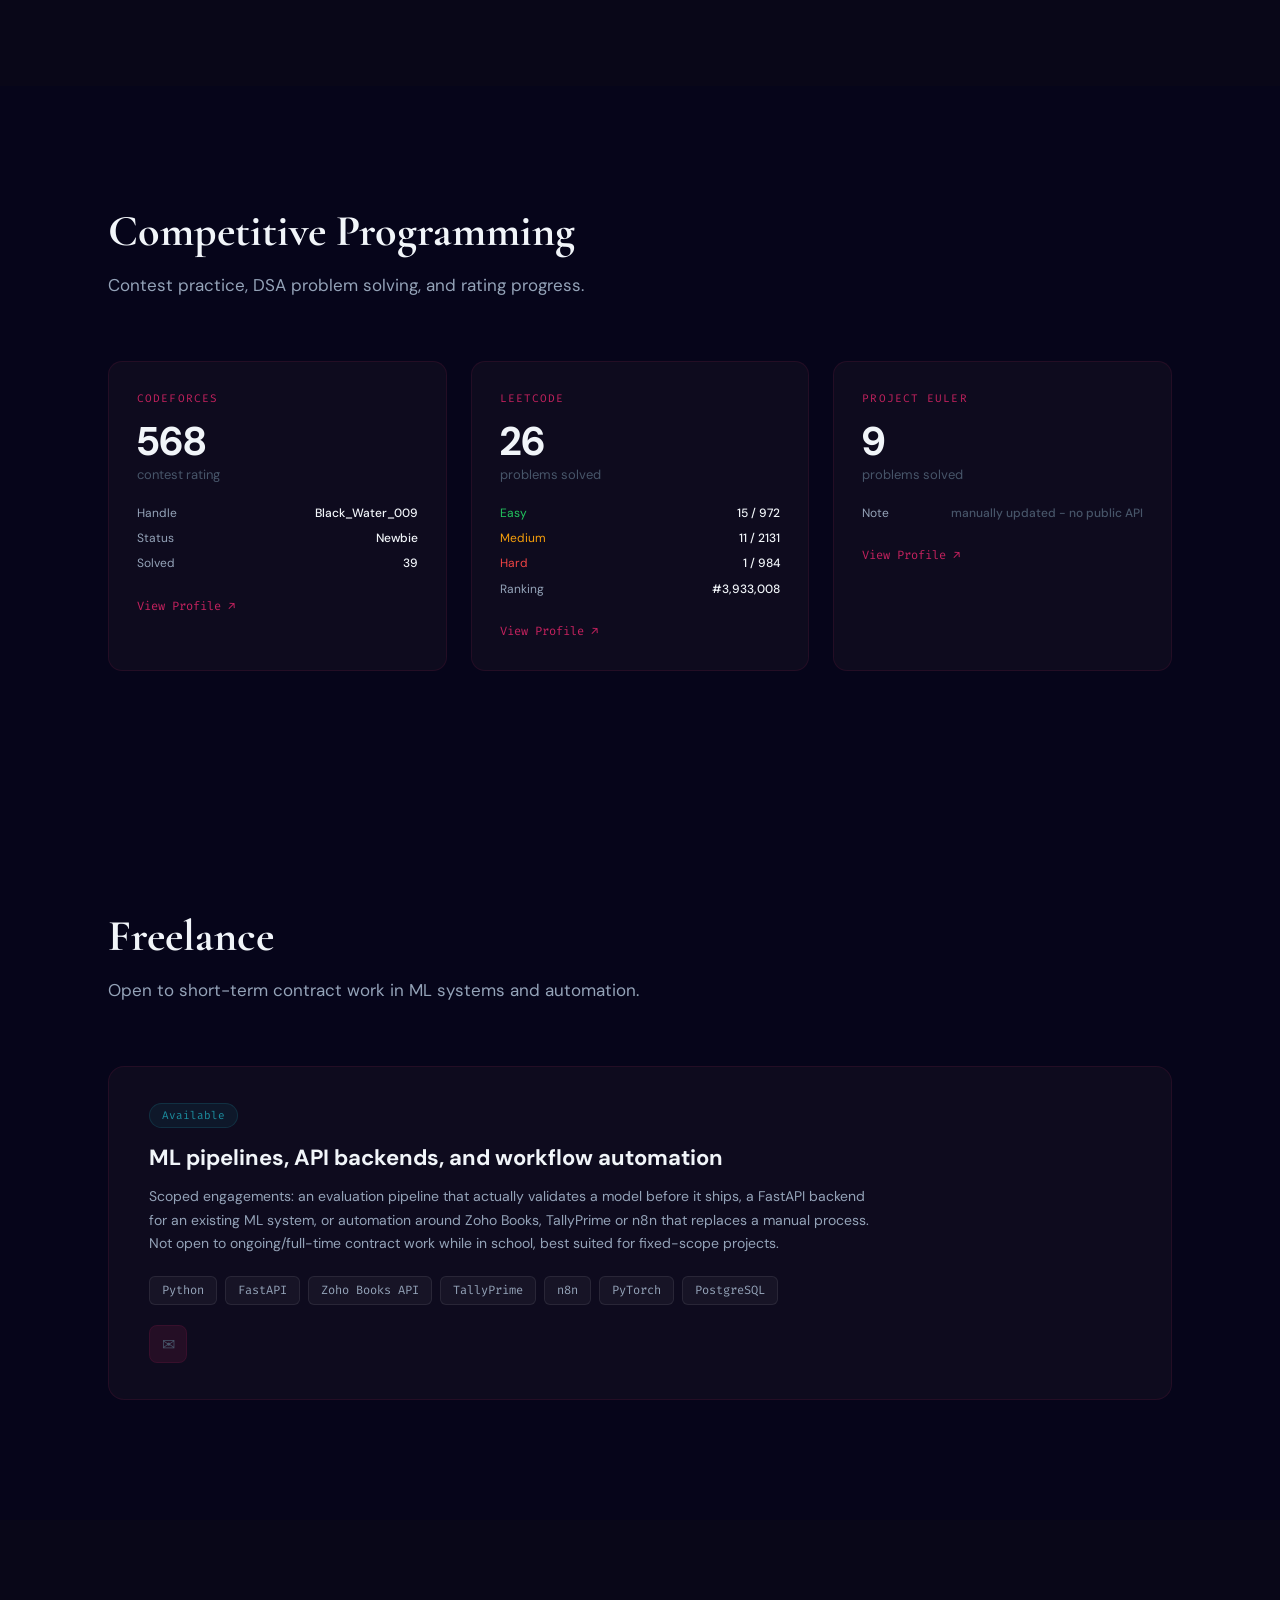
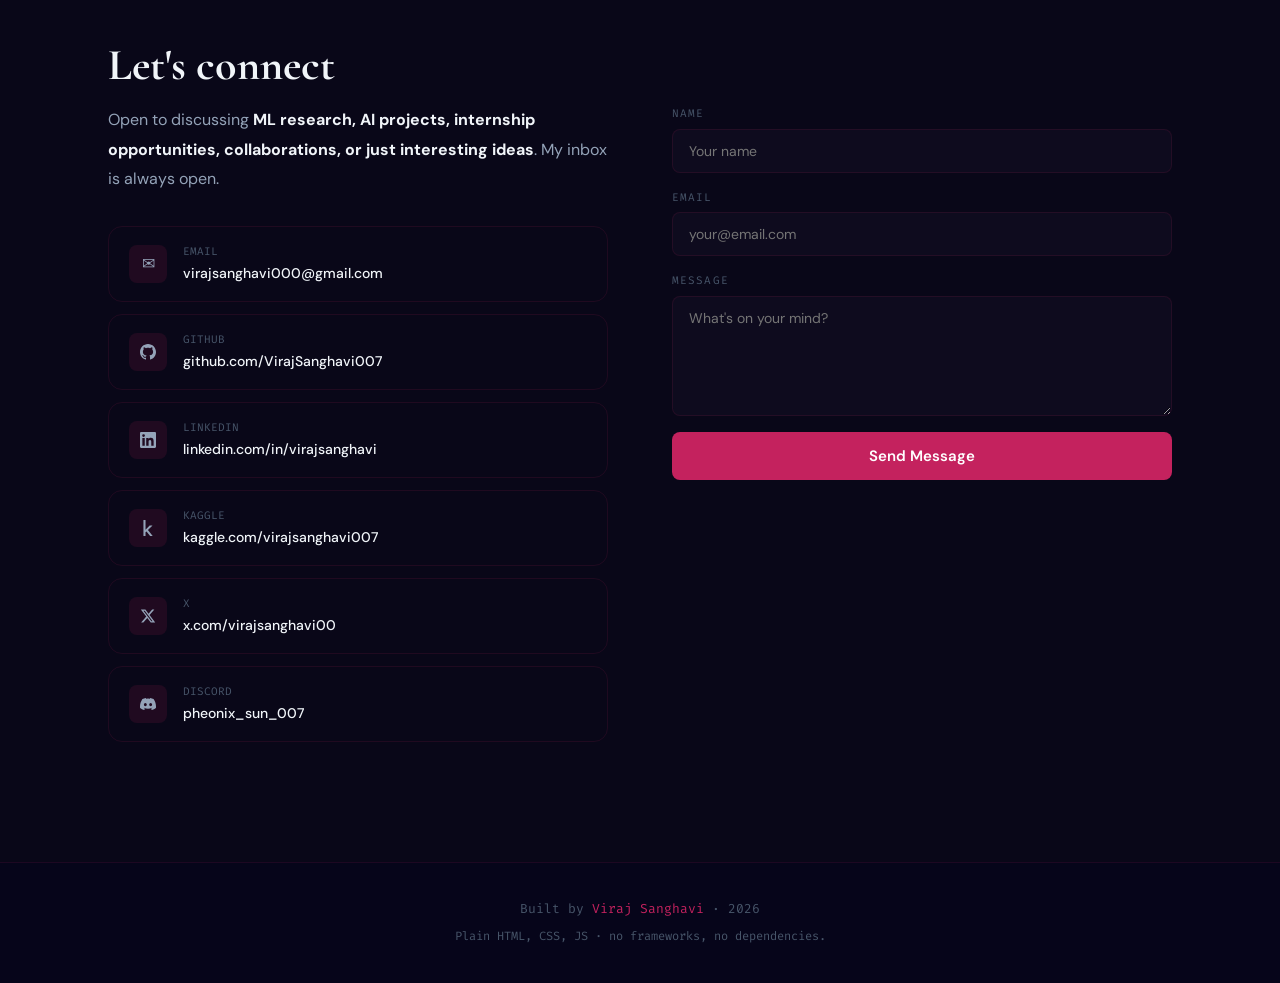
==== commit 4025fe17: "Replace VirajOS with the desktop portfolio design New index.html: macOS-style desktop with real cont" ====
--- a/classic.html
+++ b/classic.html
@@ -50,7 +50,7 @@
             <li><a href="#kaggle">kaggle</a></li>
             <li><a href="#freelance">freelance</a></li>
             <li><a href="#contact" class="nav-cta">contact</a></li>
-            <li><a href="/">virajOS</a></li>
+            <li><a href="/">desktop view</a></li>
         </ul>
         <button class="theme-toggle" id="themeToggle" aria-label="Toggle theme">
             <svg class="icon-moon" width="18" height="18" fill="none" stroke="currentColor" stroke-width="2" viewBox="0 0 24 24"><path d="M21 12.79A9 9 0 1111.21 3a7 7 0 009.79 9.79z"/></svg>
